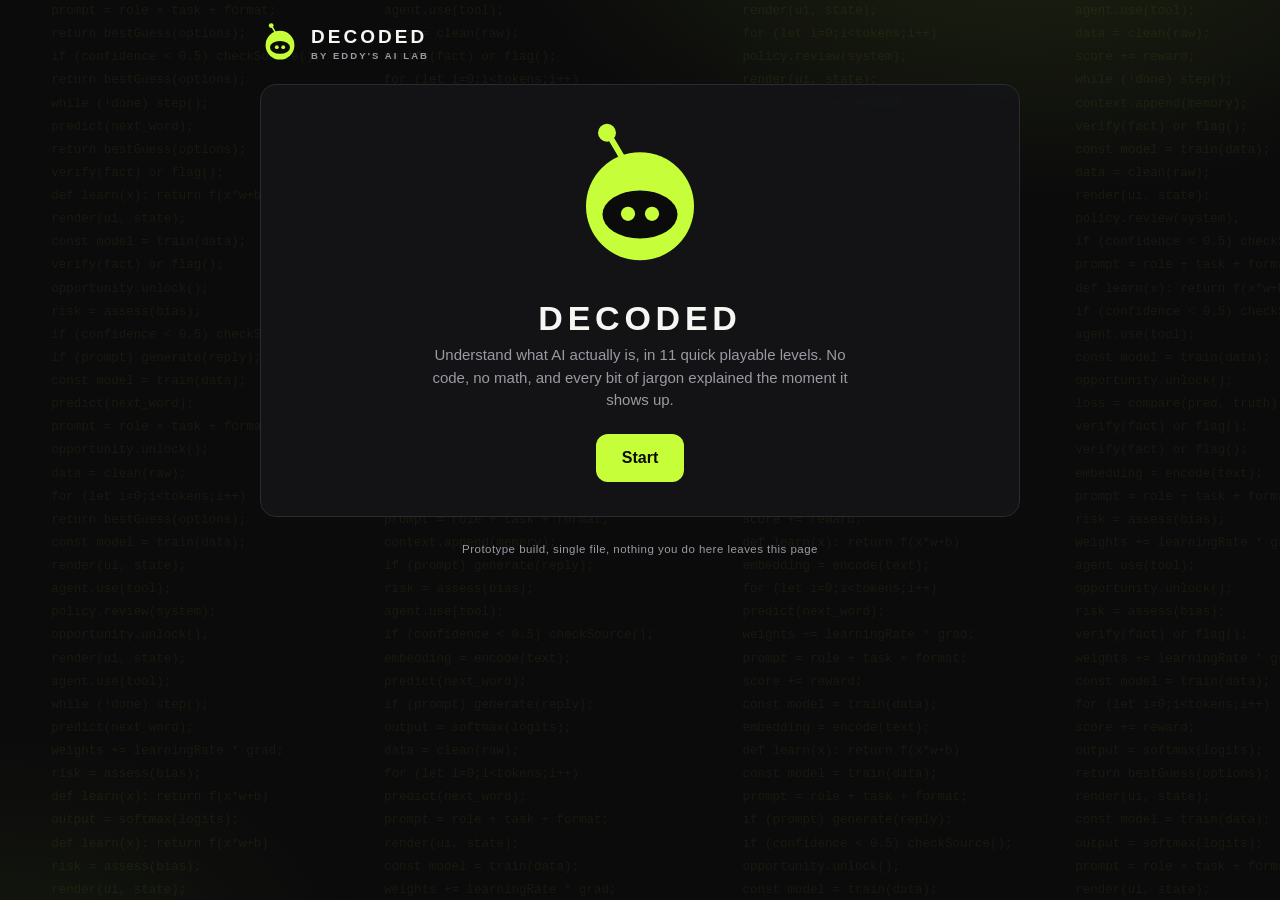
==== decoded.html @ 6623f9bd "Add files via upload" ====
<!DOCTYPE html>
<html lang="en">
<head>
<meta charset="UTF-8">
<meta name="viewport" content="width=device-width, initial-scale=1.0">
<title>Decoded, an Eddy's AI Lab game</title>
<style>
  :root{
    --bg:#0B0B0C; --panel:#141417; --panel-2:#1C1C21; --line:#2A2A31;
    --green:#C6FF3A; --green-dim:#8FBE1F; --white:#F5F7F2; --muted:#9A9AA3; --red:#FF5C5C; --amber:#FFB13A; --cyan:#3AE8FF;
    --radius:16px; --font:'Inter',-apple-system,BlinkMacSystemFont,'Segoe UI',Roboto,Helvetica,Arial,sans-serif;
    --mono:'SFMono-Regular',Consolas,'Liberation Mono',Menlo,monospace;
  }
  *{box-sizing:border-box;margin:0;padding:0}
  html,body{height:100%}
  body{font-family:var(--font);background:var(--bg);color:var(--white);-webkit-font-smoothing:antialiased;min-height:100%;position:relative;overflow-x:hidden}

  /* moving code background */
  #codebg{position:fixed;inset:0;z-index:0;overflow:hidden;pointer-events:none}
  #codebg::after{content:'';position:absolute;inset:0;background:
    radial-gradient(900px 500px at 80% -10%, rgba(198,255,58,.10), transparent 60%),
    radial-gradient(700px 500px at 0% 110%, rgba(198,255,58,.06), transparent 55%)}
  #codebg .col{position:absolute;top:0;font-family:var(--mono);font-size:12.5px;line-height:1.85;color:var(--green);white-space:pre;opacity:.06;animation:scrollup linear infinite}
  @keyframes scrollup{from{transform:translateY(0)}to{transform:translateY(-50%)}}

  .wrap{position:relative;z-index:1;display:flex;justify-content:center;padding:22px 16px 64px}
  .app{width:100%;max-width:760px}

  .top{display:flex;align-items:center;justify-content:space-between;margin-bottom:20px;gap:12px}
  .brand{display:flex;align-items:center;gap:11px}
  .brand .mk{width:40px;height:42px;flex:0 0 auto}
  .brand h1{font-size:19px;letter-spacing:.16em;font-weight:800}
  .brand span{display:block;font-size:9.5px;letter-spacing:.22em;color:var(--muted);font-weight:600;margin-top:2px}
  .hud{display:flex;gap:8px;align-items:center;flex-wrap:wrap;justify-content:flex-end}
  .chip{font-size:12.5px;color:var(--muted);background:rgba(20,20,23,.85);border:1px solid var(--line);padding:7px 12px;border-radius:999px;font-weight:700;white-space:nowrap;display:inline-flex;align-items:center;gap:6px}
  .chip b{color:var(--green)}
  .chip .amber{color:var(--amber)}

  .card{background:rgba(20,20,23,.9);backdrop-filter:blur(4px);border:1px solid var(--line);border-radius:var(--radius);padding:26px;animation:fadeUp .45s ease both}
  .card+.card{margin-top:16px}
  @keyframes fadeUp{from{opacity:0;transform:translateY(12px)}to{opacity:1;transform:none}}
  @keyframes popIn{from{opacity:0;transform:scale(.96)}to{opacity:1;transform:none}}

  /* lucide icon sizing */
  .emo{font-style:normal;line-height:1;display:inline-block;vertical-align:-.05em}
  .ico-lg .emo{font-size:22px}
  .ico-xl .emo{font-size:26px}

  .cta{margin-top:16px;background:linear-gradient(160deg,#12160b,#0e0e10);border:1px solid var(--green-dim);border-radius:16px;padding:20px;display:flex;gap:16px;align-items:center;position:relative;overflow:hidden}
  .cta::after{content:'';position:absolute;inset:0;background:radial-gradient(360px 120px at 100% 0,rgba(198,255,58,.12),transparent 60%);pointer-events:none}
  .cta .cta-mascot{width:56px;height:58px;flex:0 0 auto}
  .cta h3{font-size:16px;margin-bottom:4px;line-height:1.35}
  .cta p{color:var(--muted);font-size:13px;margin-bottom:12px}
  .cta a.btn{text-decoration:none}
  @media(max-width:560px){.cta{flex-direction:column;text-align:center}}
  hr{border:none;border-top:1px solid var(--line);margin:22px 0}
  .sharecard{margin-top:6px;animation:popIn .4s ease both}

  /* mascot */
  .mascot{display:block}
  .mascot .eyes{transform-box:fill-box;transform-origin:center}
  .mascot .blinker{transform-box:fill-box;transform-origin:center;animation:blink 4.2s ease-in-out infinite}
  .mascot.look .eyes{animation:look 5.4s ease-in-out infinite}
  @keyframes look{
    0%,9%{transform:translate(0,0)} 15%,23%{transform:translate(0,-5px)}
    29%,37%{transform:translate(0,5px)} 43%,51%{transform:translate(-6px,0)}
    57%,65%{transform:translate(6px,0)} 71%,100%{transform:translate(0,0)} }
  @keyframes blink{0%,92%,100%{transform:scaleY(1)} 96%{transform:scaleY(.12)}}
  .bob{animation:bob 2.3s ease-in-out infinite}
  @keyframes bob{0%,100%{transform:translateY(0)}50%{transform:translateY(-12px)}}

  .ada{display:flex;gap:14px;align-items:flex-start;margin-bottom:18px}
  .ada .gm{flex:0 0 auto;width:46px;height:48px}
  .ada .bubble{background:var(--panel-2);border:1px solid var(--line);border-radius:14px;padding:12px 15px;font-size:14.5px;line-height:1.5;color:#e9ebe4;animation:popIn .4s ease both}
  .ada .bubble b{color:var(--green)}
  .who{font-size:10px;letter-spacing:.18em;color:var(--muted);font-weight:700;margin-bottom:5px}

  h2{font-size:22px;font-weight:800;letter-spacing:-.01em;margin-bottom:6px}
  .lead{color:var(--muted);font-size:14px;line-height:1.55;margin-bottom:16px}

  .howto{display:flex;gap:10px;align-items:center;background:rgba(198,255,58,.09);border:1px solid var(--green-dim);border-radius:12px;padding:12px 15px;font-size:14px;font-weight:600;color:#eaf3d6;margin:2px 0 18px}
  .howto .h{color:var(--green);display:inline-flex;flex:0 0 auto}

  .btn{appearance:none;border:none;cursor:pointer;font-family:inherit;font-weight:700;border-radius:12px;padding:13px 20px;font-size:14.5px;transition:.15s;display:inline-flex;align-items:center;gap:8px}
  .btn.primary{background:var(--green);color:#0b0b0c}
  .btn.primary:hover{box-shadow:0 6px 26px rgba(198,255,58,.28);transform:translateY(-1px)}
  .btn.ghost{background:transparent;color:var(--white);border:1px solid var(--line)}
  .btn.ghost:hover{border-color:var(--green);color:var(--green)}
  .btn:disabled{opacity:.4;cursor:not-allowed;transform:none;box-shadow:none}
  .btn.big{padding:15px 26px;font-size:16px}
  .row{display:flex;gap:12px;flex-wrap:wrap;margin-top:8px;align-items:center}
  .spacer{flex:1}
  .linkbtn{background:none;border:none;color:var(--muted);font-family:inherit;font-size:12.5px;cursor:pointer;font-weight:600;display:inline-flex;align-items:center;gap:5px}
  .linkbtn:hover{color:var(--green)}

  .splash{text-align:center;padding:34px 22px}
  .splash .mascot{width:150px;height:158px;margin:0 auto}
  .splash h2{font-size:34px;letter-spacing:.14em;margin:22px 0 6px}
  .splash p{color:var(--muted);font-size:15px;max-width:430px;margin:0 auto 22px;line-height:1.5}

  .hero{display:flex;align-items:center;gap:18px;background:var(--panel-2);border:1px solid var(--line);border-radius:14px;padding:16px 18px;margin-bottom:18px}
  .hero .mascot{width:66px;height:70px;flex:0 0 auto}
  .hero h2{margin:0 0 3px}
  .hero p{color:var(--muted);font-size:13px}

  .avatars{display:grid;grid-template-columns:1fr 1fr;gap:14px;margin:8px 0 4px}
  .av{background:var(--panel-2);border:2px solid var(--line);border-radius:16px;padding:20px 14px;cursor:pointer;transition:.15s;text-align:center}
  .av:hover{border-color:var(--green);transform:translateY(-3px)}
  .av.sel{border-color:var(--green);background:rgba(198,255,58,.08)}
  .av .mascot{width:96px;height:100px;margin:0 auto 8px}
  .av h3{font-size:18px;font-weight:800}
  .av p{font-size:12.5px;color:var(--muted);margin-top:3px;line-height:1.4}

  .xpwrap{background:var(--panel-2);border:1px solid var(--line);border-radius:12px;padding:14px 16px;margin-bottom:18px}
  .xprow{display:flex;justify-content:space-between;font-size:12.5px;margin-bottom:8px;align-items:center}
  .xprow b{color:var(--green)}
  .xpbar{height:9px;background:#0e0e10;border-radius:999px;overflow:hidden}
  .xpbar .f{height:100%;background:linear-gradient(90deg,var(--green-dim),var(--green));border-radius:999px;transition:width .8s cubic-bezier(.2,.8,.2,1)}

  .chapter{font-size:10.5px;letter-spacing:.2em;color:var(--muted);font-weight:800;margin:18px 0 8px;display:flex;align-items:center;gap:8px}
  .chapter::after{content:'';flex:1;height:1px;background:var(--line)}
  .levels{display:grid;gap:11px}
  .lvl{display:flex;align-items:center;gap:15px;background:var(--panel);border:1px solid var(--line);border-radius:14px;padding:15px 17px;cursor:pointer;transition:.15s;animation:fadeUp .4s ease both}
  .lvl:hover:not(.locked){border-color:var(--green);transform:translateX(3px)}
  .lvl.locked{opacity:.5;cursor:not-allowed}
  .lvl .num{flex:0 0 auto;width:38px;height:38px;border-radius:10px;background:var(--panel-2);border:1px solid var(--line);display:grid;place-items:center;font-weight:800;font-size:15px;color:var(--muted)}
  .lvl.done .num{background:var(--green);color:#0b0b0c;border-color:var(--green)}
  .lvl.current .num{border-color:var(--green);color:var(--green)}
  .lvl .info{flex:1;min-width:0}
  .lvl .info h3{font-size:15px;font-weight:700;margin-bottom:2px}
  .lvl .info p{font-size:12px;color:var(--muted);white-space:nowrap;overflow:hidden;text-overflow:ellipsis}
  .lvl .status{font-size:10.5px;font-weight:800;letter-spacing:.06em;color:var(--muted);text-align:right;display:flex;align-items:center;gap:5px}
  .lvl.done .status{color:var(--green)}

  .opts{display:grid;gap:10px;margin:6px 0 4px}
  .opt{background:var(--panel-2);border:1px solid var(--line);border-radius:12px;padding:14px 16px;cursor:pointer;transition:.12s;font-size:14.5px;display:flex;align-items:center;gap:12px;animation:fadeUp .3s ease both}
  .opt:hover{border-color:var(--green)}
  .opt.correct{border-color:var(--green);background:rgba(198,255,58,.12)}
  .opt.wrong{border-color:var(--red);background:rgba(255,92,92,.1)}
  .opt .oi{color:var(--green);display:inline-flex;flex:0 0 auto}
  .tappable{position:relative}
  .tappable::after{content:'TAP';position:absolute;top:10px;right:12px;font-size:9px;letter-spacing:.15em;font-weight:800;color:var(--muted);border:1px solid var(--line);border-radius:6px;padding:2px 6px}
  .tappable:hover::after{color:var(--green);border-color:var(--green)}

  .prompt-q{background:var(--panel-2);border:1px solid var(--line);border-radius:12px;padding:16px;font-weight:700;font-size:16px;text-align:center;margin-bottom:6px;animation:popIn .35s ease both}

  .binrow{display:grid;grid-template-columns:1fr 1fr;gap:12px;margin-top:14px}
  .bin{border:1px solid var(--line);border-radius:12px;padding:16px 14px;min-height:92px;background:var(--panel-2);cursor:pointer;transition:.12s;display:grid;place-items:center;text-align:center}
  .bin:hover{border-color:var(--green);background:rgba(198,255,58,.06)}
  .bin .bi{color:var(--green);margin-bottom:6px;display:inline-flex}
  .bin h4{font-size:13.5px;font-weight:800;margin-bottom:4px}
  .bin p{font-size:11.5px;color:var(--muted)}

  .bar{margin:9px 0}
  .bar .lab{display:flex;justify-content:space-between;font-size:13px;margin-bottom:4px}
  .bar .track{height:9px;background:var(--panel-2);border-radius:999px;overflow:hidden}
  .bar .fill{height:100%;background:var(--green);border-radius:999px;transition:width .8s cubic-bezier(.2,.8,.2,1)}
  .bar.dim .fill{background:var(--green-dim);opacity:.5}

  .chips{display:flex;flex-wrap:wrap;gap:9px;margin:4px 0 14px}
  .pchip{background:var(--panel-2);border:1px solid var(--line);border-radius:999px;padding:10px 16px;font-size:13px;cursor:pointer;transition:.12s;font-weight:700;display:inline-flex;align-items:center;gap:7px}
  .pchip .oi{color:var(--green);display:inline-flex}
  .pchip:hover{border-color:var(--green)}
  .pchip.on{background:var(--green);color:#0b0b0c;border-color:var(--green)}
  .pchip.on .oi{color:#0b0b0c}
  .preview{background:#0e0e10;border:1px solid var(--line);border-radius:12px;padding:16px;font-size:14px;line-height:1.55;min-height:70px}
  .preview .ph{color:var(--muted)}
  .meter{height:10px;background:var(--panel-2);border-radius:999px;overflow:hidden;margin:14px 0 6px}
  .meter .fill{height:100%;width:8%;background:linear-gradient(90deg,var(--green-dim),var(--green));transition:width .5s}
  .meterlab{display:flex;justify-content:space-between;font-size:12px;color:var(--muted)}

  .tools{display:grid;grid-template-columns:1fr 1fr;gap:10px;margin:4px 0 16px}
  .tool{background:var(--panel-2);border:1px solid var(--line);border-radius:12px;padding:13px 14px;cursor:pointer;display:flex;gap:11px;align-items:center;transition:.12s}
  .tool:hover{border-color:var(--green)}
  .tool.on{border-color:var(--green);background:rgba(198,255,58,.08)}
  .tool .ic{color:var(--green);display:inline-flex}
  .tool small{display:block;color:var(--muted);font-size:11.5px}
  .log{background:#0e0e10;border:1px solid var(--line);border-radius:12px;padding:8px 14px;margin-top:6px}
  .log .line{padding:9px 0;font-size:13.5px;border-bottom:1px solid var(--line);opacity:0;transform:translateY(6px);animation:pop .35s forwards;display:flex;align-items:center;gap:9px}
  .log .line:last-child{border-bottom:none}
  .log .line .li{flex:0 0 auto;display:inline-flex}
  .log .line.ok .li{color:var(--green)}
  .log .line.fail .li{color:var(--red)}
  @keyframes pop{to{opacity:1;transform:none}}

  /* order game */
  .orderpool{display:grid;gap:10px;margin-top:4px}
  .ostep{background:var(--panel-2);border:1px solid var(--line);border-radius:12px;padding:14px 16px;cursor:pointer;transition:.12s;display:flex;align-items:center;gap:12px;font-size:14.5px}
  .ostep:hover:not(.picked){border-color:var(--green)}
  .ostep .si{color:var(--green);display:inline-flex}
  .ostep.picked{opacity:.5;pointer-events:none}
  .ostep .badge{margin-left:auto;background:var(--green);color:#0b0b0c;font-weight:800;font-size:12px;width:24px;height:24px;border-radius:50%;display:grid;place-items:center}

  .feedback{border-radius:12px;padding:13px 16px;font-size:14px;line-height:1.5;margin-top:14px;display:none}
  .feedback.show{display:block;animation:popIn .3s ease both}
  .feedback.good{background:rgba(198,255,58,.1);border:1px solid var(--green-dim)}
  .feedback.bad{background:rgba(255,92,92,.08);border:1px solid var(--red)}
  .feedback .pts{color:var(--green);font-weight:800;display:inline-flex;align-items:center;gap:4px}

  .reveal{border:1px solid var(--green-dim);background:rgba(198,255,58,.06);border-radius:14px;padding:20px;margin-top:8px}
  .reveal .kicker{font-size:11px;letter-spacing:.2em;color:var(--green);font-weight:800;margin-bottom:8px}
  .reveal h3{font-size:19px;margin-bottom:8px}
  .reveal p{font-size:14.5px;line-height:1.6;color:#e5e7df}
  .ptsline{background:var(--panel-2);border:1px solid var(--green-dim);border-radius:12px;padding:12px 15px;margin-top:14px;font-size:13.5px;font-weight:700;display:flex;align-items:center;gap:8px}
  .ptsline b{color:var(--green)}
  .ptsline .pi{color:var(--green);display:inline-flex}
  .nudge{font-size:13.5px;color:var(--green);font-weight:700;margin-top:12px;display:flex;align-items:center;gap:7px}

  .gcard{background:linear-gradient(160deg,#181c11,#0f120b);border:1px solid var(--green-dim);border-radius:16px;padding:22px;margin-top:14px;position:relative;overflow:hidden}
  .gcard::after{content:'';position:absolute;inset:0;background:radial-gradient(400px 120px at 90% 0,rgba(198,255,58,.14),transparent 60%)}
  .gcard .tagline{font-size:10px;letter-spacing:.24em;color:var(--green);font-weight:800;display:flex;align-items:center;gap:6px}
  .gcard h3{font-size:21px;margin:6px 0 8px}
  .gcard p{font-size:14px;line-height:1.55;color:#dfe2d8}

  .deck{display:grid;grid-template-columns:1fr 1fr;gap:12px;margin-top:16px}
  @media(max-width:560px){.deck{grid-template-columns:1fr}.binrow{grid-template-columns:1fr}.tools{grid-template-columns:1fr}.avatars{grid-template-columns:1fr}}
  .deck .g{background:var(--panel-2);border:1px solid var(--line);border-radius:12px;padding:14px}
  .deck .g b{color:var(--green);font-size:13.5px}
  .deck .g p{font-size:12px;color:var(--muted);margin-top:4px;line-height:1.45}

  .cert{text-align:center;padding:30px 22px}
  .cert .mascot{width:96px;height:100px;margin:0 auto 12px}
  .cert h2{font-size:26px}
  .cert .big-score{font-size:44px;font-weight:800;color:var(--green);margin:6px 0;display:flex;align-items:center;justify-content:center;gap:10px}
  .cert .rank{font-size:13px;letter-spacing:.14em;color:var(--muted);font-weight:700}
  .pillrow{display:flex;gap:7px;flex-wrap:wrap;justify-content:center;margin:16px 0}
  .pill{font-size:11px;background:var(--panel);border:1px solid var(--green-dim);color:var(--green);padding:6px 11px;border-radius:999px;font-weight:700}

  /* leaderboard */
  .lb{display:grid;gap:9px;margin-top:8px}
  .lbrow{display:flex;align-items:center;gap:14px;background:var(--panel-2);border:1px solid var(--line);border-radius:12px;padding:13px 16px;animation:fadeUp .35s ease both}
  .lbrow.you{border-color:var(--green);background:rgba(198,255,58,.08)}
  .lbrow .rk{width:26px;font-weight:800;color:var(--muted);text-align:center;flex:0 0 auto}
  .lbrow.top1 .rk,.lbrow.top2 .rk,.lbrow.top3 .rk{color:var(--green)}
  .lbrow .nm{flex:1;font-weight:700;letter-spacing:.04em}
  .lbrow .sc{font-weight:800;color:var(--green);display:inline-flex;align-items:center;gap:5px}
  .lbrow .rankname{font-size:11px;color:var(--muted);font-weight:600}
  .addbox{display:flex;gap:10px;margin-top:14px}
  .addbox input{flex:1;background:#0e0e10;border:1px solid var(--line);border-radius:10px;padding:12px 14px;color:var(--white);font-family:inherit;font-size:14px;text-transform:uppercase;letter-spacing:.1em}
  .addbox input:focus{outline:none;border-color:var(--green)}

  .foot{text-align:center;color:var(--muted);font-size:11.5px;margin-top:26px;letter-spacing:.04em}

  #burst{position:fixed;top:16px;left:50%;transform:translateX(-50%);z-index:50;pointer-events:none;display:flex;flex-direction:column;gap:6px;align-items:center}
  .pop-pts{background:var(--green);color:#0b0b0c;font-weight:800;font-size:15px;padding:7px 14px;border-radius:999px;box-shadow:0 6px 24px rgba(198,255,58,.4);animation:rise 1s ease forwards;display:inline-flex;align-items:center;gap:5px}
  @keyframes rise{0%{opacity:0;transform:translateY(8px) scale(.9)}20%{opacity:1;transform:none}80%{opacity:1}100%{opacity:0;transform:translateY(-14px)}}
</style>
</head>
<body>
<div id="codebg"></div>
<div id="burst"></div>
<div class="wrap">
<div class="app">
  <div class="top">
    <div class="brand">
      <div class="mk" id="hdrMark"></div>
      <div><h1>DECODED</h1><span>BY EDDY'S AI LAB</span></div>
    </div>
    <div class="hud" id="hud"></div>
  </div>
  <div id="screen"></div>
  <div class="foot">Prototype build, single file, nothing you do here leaves this page</div>
</div>
</div>

<script>
/* ---------------- moving code background ---------------- */
(function buildCodeBg(){
  const snippets=[
    "const model = train(data);","if (prompt) generate(reply);","for (let i=0;i<tokens;i++)",
    "predict(next_word);","embedding = encode(text);","loss = compare(pred, truth);",
    "weights += learningRate * grad;","agent.use(tool);","while (!done) step();",
    "def learn(x): return f(x*w+b)","output = softmax(logits);","verify(fact) or flag();",
    "prompt = role + task + format;","context.append(memory);","score += reward;",
    "if (confidence < 0.5) checkSource();","return bestGuess(options);","render(ui, state);",
    "data = clean(raw);","policy.review(system);","risk = assess(bias);","opportunity.unlock();"
  ];
  function block(n){let s='';for(let i=0;i<n;i++){s+=snippets[Math.floor(Math.random()*snippets.length)]+"\n";}return s;}
  const bg=document.getElementById('codebg');
  const cols=[{left:'4%',dur:70},{left:'30%',dur:95},{left:'58%',dur:82},{left:'84%',dur:110}];
  cols.forEach(c=>{
    const d=document.createElement('div');
    d.className='col'; d.style.left=c.left; d.style.animationDuration=c.dur+'s';
    const body=block(40); d.textContent=body+body; bg.appendChild(d);
  });
})();

/* ---------------- emoji icons ---------------- */
const EMO={
  star:'⭐', flame:'🔥', 'layout-grid':'🎮', 'arrow-right':'➡️', 'arrow-left':'⬅️',
  'circle-check':'✅', lock:'🔒', check:'✅', x:'❌', trophy:'🏆', 'refresh-cw':'🔄',
  'trending-up':'📈', sparkles:'✨', 'hand-pointer':'👇', settings:'⚙️', brain:'🧠',
  apple:'🍎', banana:'🍌', 'message-square':'💬', user:'🎭', search:'🔎', list:'📋',
  users:'👥', target:'🎯', play:'▶️', mail:'✉️', calendar:'📅', calculator:'🔢',
  code:'💻', flag:'🚩', 'circle-x':'❌', scale:'⚖️', clapperboard:'🎬', 'battery-low':'🔋',
  briefcase:'💼', 'dollar-sign':'💲', unplug:'🔌', gauge:'⏱️', 'shield-alert':'🛡️',
  accessibility:'♿', palette:'🎨', rocket:'🚀', 'flask-conical':'🧪', 'heart-handshake':'🤝',
  eye:'👁️', gavel:'🧑‍⚖️', shield:'🛡️', crown:'👑', plus:'➕', download:'⬇️', share:'📤'
};
function icons(){}

/* ---------------- state ---------------- */
const FRESH={ guide:null, current:0, done:Array(11).fill(false), unlocked:[], score:0, streak:0, bestStreak:0, board:null, email:null };
const S=Object.assign({},FRESH);
try{ const s=JSON.parse(localStorage.getItem('decoded_v3')); if(s) Object.assign(S,s); }catch(e){}
function save(){ try{ localStorage.setItem('decoded_v3',JSON.stringify(S)); }catch(e){} }
let levelPts=0;

const screen=document.getElementById('screen');
const hud=document.getElementById('hud');
const hdrMark=document.getElementById('hdrMark');

/* ---------------- confetti feedback ---------------- */
function confetti(){
  const cv=document.createElement('canvas'); cv.style.cssText='position:fixed;inset:0;z-index:60;pointer-events:none'; cv.width=innerWidth; cv.height=innerHeight; document.body.appendChild(cv);
  const x=cv.getContext('2d'), cols=['#C6FF3A','#F5F7F2','#3AE8FF','#8FBE1F'], P=[], cx=innerWidth/2;
  for(let i=0;i<100;i++){ P.push({x:cx+(Math.random()-0.5)*220, y:innerHeight*0.26, vx:(Math.random()-0.5)*11, vy:Math.random()*-9-4, g:0.34, s:4+Math.random()*6, c:cols[i%cols.length], r:Math.random()*6, vr:(Math.random()-0.5)*0.45}); }
  let f=0;
  (function loop(){ f++; x.clearRect(0,0,cv.width,cv.height); P.forEach(p=>{ p.vy+=p.g; p.x+=p.vx; p.y+=p.vy; p.r+=p.vr; x.save(); x.translate(p.x,p.y); x.rotate(p.r); x.fillStyle=p.c; x.fillRect(-p.s/2,-p.s/2,p.s,p.s*1.6); x.restore(); }); if(f<120) requestAnimationFrame(loop); else cv.remove(); })();
}
function celebrate(){ confetti(); }

/* ---------------- mascot (exactly as uploaded, no eye lines) ---------------- */
function mascot(guide, cls){
  const leo = guide==='leo';
  const c = leo ? 'var(--cyan)' : 'var(--green)';
  const antenna = leo
    ? `<path d="M122 54 Q136 30 141 22" stroke="${c}" stroke-width="8" fill="none" stroke-linecap="round"/><rect x="132" y="8" width="18" height="18" rx="4" fill="${c}"/>`
    : `<path d="M78 54 Q64 30 59 22" stroke="${c}" stroke-width="8" fill="none" stroke-linecap="round"/><circle cx="56" cy="18" r="12" fill="${c}"/>`;
  const ears = leo ? `<rect x="19" y="103" width="12" height="27" rx="6" fill="${c}"/><rect x="169" y="103" width="12" height="27" rx="6" fill="${c}"/>` : '';
  return `<svg viewBox="0 0 200 210" class="mascot ${cls||''}" xmlns="http://www.w3.org/2000/svg">
    ${ears}
    ${antenna}
    <circle cx="100" cy="116" r="72" fill="${c}"/>
    <ellipse cx="100" cy="127" rx="50" ry="32" fill="#0B0B0C"/>
    <g class="eyes"><g class="blinker"><circle cx="84" cy="126" r="9.5" fill="${c}"/><circle cx="116" cy="126" r="9.5" fill="${c}"/></g></g>
  </svg>`;
}
function gname(){ return S.guide==='leo'?'Leo':'Ada'; }

/* ---------------- content ---------------- */
const GLOSSARY=[
  {term:"Machine Learning", def:"Software that learns patterns from examples instead of being told every rule. That learning is what makes something count as AI."},
  {term:"Training Data", def:"The examples you feed a model to teach it. Better, fairer examples make a smarter model. Garbage in, garbage out."},
  {term:"Large Language Model", def:"An AI like ChatGPT that works by predicting the most likely next word over and over. It is a very good guesser, not a mind."},
  {term:"Hallucination", def:"When an AI states something false with total confidence. Confident does not mean correct, so verify anything that matters."},
  {term:"Prompt Engineering", def:"The skill of asking clearly. Give the AI a role, specifics, a format, and an audience, and the output transforms."},
  {term:"AI Agent", def:"An LLM given a goal plus tools like search, calendar, and email, which it uses across several steps to actually get things done."},
  {term:"Vibe Coding", def:"Building software by describing what you want in plain language and letting AI write and fix the code, so you can create without coding line by line."},
  {term:"Responsible AI Use", def:"Using AI honestly and safely: disclose when it matters, protect private data, watch for bias, and keep a human accountable for the result."},
  {term:"AI Risks", def:"The real downsides to manage: biased outputs, convincing misinformation, privacy loss, over reliance, and security misuse."},
  {term:"AI Opportunities", def:"Where AI creates value: saving time, widening access, speeding up discovery, and giving small teams the leverage of large ones."},
  {term:"AI Policy", def:"The evolving rules that govern how AI is built and used, aiming at transparency, accountability, privacy, and safety. The specifics are still being debated worldwide."}
];
const LEVELS=[
  {n:1, ch:"FOUNDATIONS", title:"What is AI, really?", tag:"Sort the rule followers from the learners"},
  {n:2, ch:"", title:"How does it learn?", tag:"Train a model and watch data matter"},
  {n:3, ch:"", title:"How does it guess?", tag:"Beat the AI at predicting the next word"},
  {n:4, ch:"", title:"Why does it make things up?", tag:"Catch the confident false claims"},
  {n:5, ch:"", title:"How do I talk to it?", tag:"Turn a weak prompt into a great one"},
  {n:6, ch:"BUILDING WITH AI", title:"What is an agent?", tag:"Equip an AI to get real tasks done"},
  {n:7, ch:"", title:"What is vibe coding?", tag:"Build software by describing it"},
  {n:8, ch:"USING AI RESPONSIBLY", title:"Using AI the right way", tag:"Judge what is fair and safe to do"},
  {n:9, ch:"RISKS AND OPPORTUNITIES", title:"The risks of AI", tag:"Name the danger in each scenario"},
  {n:10, ch:"", title:"The opportunities in AI", tag:"Spot where AI creates real value"},
  {n:11, ch:"AI AND SOCIETY", title:"How AI gets governed", tag:"Match each policy idea to its goal"}
];
const N=LEVELS.length;
const RANKS=[[0,'CURIOUS'],[120,'AI AWARE'],[260,'AI LITERATE'],[420,'AI FLUENT'],[560,'AI DECODED']];
function rankFor(sc){ let r=RANKS[0][1]; for(const [t,name] of RANKS){ if(sc>=t) r=name; } return r; }
const MAXSCORE=660;

const SEED_BOARD=[
  {name:'EDDY', score:640},{name:'AVA', score:560},{name:'MAX', score:470},{name:'ZOE', score:395},{name:'KAI', score:300}
];
function boardList(){ if(!S.board){ S.board=SEED_BOARD.map(x=>Object.assign({},x)); save(); } return S.board; }

/* ---------------- helpers ---------------- */
function el(html){ const d=document.createElement('div'); d.innerHTML=html.trim(); return d.firstChild; }
function I(name){ return `<span class="emo">${EMO[name]||''}</span>`; }
function ada(text){ return `<div class="ada"><div class="gm">${mascot(S.guide,'bob')}</div><div><div class="who">${gname().toUpperCase()}, YOUR GUIDE</div><div class="bubble">${text}</div></div></div>`; }

function renderHUD(){
  hdrMark.innerHTML=mascot();
  if(!S.guide){ hud.innerHTML=''; icons(); return; }
  hud.innerHTML=`<div class="chip">${I('star')} <b>${S.score}</b></div>`+
    (S.streak>=2?`<div class="chip"><span class="amber">${I('flame')}</span> ${S.streak}</div>`:``)+
    `<div class="chip">${I('layout-grid')} <b>${S.done.filter(Boolean).length}</b>/${N}</div>`;
  icons();
}
function popPoints(pts){
  const b=document.getElementById('burst');
  const n=el(`<div class="pop-pts">+${pts}${S.streak>=3?I('flame'):''}</div>`);
  b.appendChild(n); icons(); setTimeout(()=>n.remove(),1000);
}
function award(correct, base){
  if(correct){
    S.streak++; S.bestStreak=Math.max(S.bestStreak,S.streak);
    const mult=S.streak>=3?1.5:1, pts=Math.round(base*mult);
    S.score+=pts; levelPts+=pts; save(); renderHUD(); popPoints(pts);
    return pts;
  } else { S.streak=0; save(); renderHUD(); return 0; }
}
function bonus(pts){ S.score+=pts; levelPts+=pts; save(); renderHUD(); popPoints(pts); }
function completeLevel(i){
  S.done[i]=true; if(!S.unlocked.includes(i)) S.unlocked.push(i);
  if(S.current<i+1) S.current=Math.min(i+1,N); save(); renderHUD();
}

/* ---------------- boot / splash / avatar ---------------- */
function boot(){ renderHUD(); if(!S.guide) renderSplash(); else renderMap(); }

function renderSplash(){
  screen.innerHTML=`
    <div class="card splash">
      <div class="bob">${mascot('ada','look')}</div>
      <h2>DECODED</h2>
      <p>Understand what AI actually is, in ${N} quick playable levels. No code, no math, and every bit of jargon explained the moment it shows up.</p>
      <button class="btn primary big" id="start">Start</button>
    </div>`;
  icons();
  document.getElementById('start').onclick=renderAvatar;
}
function renderAvatar(){
  screen.innerHTML=`
    <div class="card">
      <h2>Pick your guide</h2>
      <p class="lead">One of them walks you through every level. Totally your call, and you can switch later.</p>
      <div class="avatars">
        <div class="av" data-g="ada">${mascot('ada','look')}<h3>Ada</h3><p>Warm and encouraging</p></div>
        <div class="av" data-g="leo">${mascot('leo','look')}<h3>Leo</h3><p>Cool and to the point</p></div>
      </div>
      <div class="row" style="margin-top:16px"><button class="btn primary big" id="go" disabled>Choose to continue</button></div>
    </div>`;
  icons();
  let pick=null; const go=document.getElementById('go');
  screen.querySelectorAll('.av').forEach(a=>{
    a.onclick=()=>{ pick=a.dataset.g; screen.querySelectorAll('.av').forEach(x=>x.classList.remove('sel')); a.classList.add('sel'); go.disabled=false; go.textContent="Let's go"; icons(); };
  });
  go.onclick=()=>{ if(!pick)return; S.guide=pick; save(); renderHUD(); renderMap(); };
}

/* ---------------- map / home ---------------- */
function renderMap(){
  renderHUD();
  const doneN=S.done.filter(Boolean).length, allDone=S.done.every(Boolean);
  let rows='';
  LEVELS.forEach((L,i)=>{
    if(L.ch) rows+=`<div class="chapter">${L.ch}</div>`;
    const done=S.done[i], unlocked=i<=S.current;
    const cls=done?'done':(i===S.current?'current':''), lock=unlocked?'':'locked';
    const status=done?`${I('circle-check')} DONE`:(unlocked?`PLAY ${I('arrow-right')}`:`${I('lock')} LOCKED`);
    rows+=`<div class="lvl ${cls} ${lock}" data-i="${i}" style="animation-delay:${i*0.03}s">
      <div class="num">${done?I('check'):L.n}</div>
      <div class="info"><h3>${L.title}</h3><p>${L.tag}</p></div>
      <div class="status">${status}</div></div>`;
  });
  const pct=Math.min(100,Math.round(S.score/MAXSCORE*100));
  screen.innerHTML=`
    <div class="card">
      <div class="hero"><div class="bob">${mascot(S.guide,'look')}</div><div><h2>Welcome back</h2><p>${gname()} is ready. Pick a level and keep decoding.</p></div></div>
      ${ada(doneN? `You are on <b>${S.score}</b> points, rank <b>${rankFor(S.score)}</b>. ${doneN<N?`Just <b>${N-doneN}</b> more level${N-doneN>1?'s':''} to fully decode AI. Keep the streak alive.`:`You cleared everything. Replay any level to beat your score.`}` : `Hi, I am <b>${gname()}</b>. Clear a level, earn points, unlock a concept. Answer fast and accurate to build a streak. Let us decode AI together.`)}
      <div class="xpwrap">
        <div class="xprow"><span>Knowledge</span><span><b>${rankFor(S.score)}</b> ${I('star')} ${S.score}</span></div>
        <div class="xpbar"><div class="f" style="width:${pct}%"></div></div>
      </div>
      <div class="levels">${rows}</div>
      <div class="row" style="margin-top:16px">
        ${allDone?`<button class="btn primary" id="toCert">See your Decoded card ${I('arrow-right')}</button>`:''}
        <button class="btn ghost" id="toBoard">${I('trophy')} Leaderboard</button>
        <div class="spacer"></div>
        <button class="linkbtn" id="switch">${I('refresh-cw')} Switch guide (${gname()})</button>
      </div>
    </div>`;
  icons();
  screen.querySelectorAll('.lvl').forEach(node=>{ const i=+node.dataset.i; if(i<=S.current) node.onclick=()=>renderLevel(i); });
  const c=document.getElementById('toCert'); if(c) c.onclick=renderCert;
  document.getElementById('toBoard').onclick=()=>renderBoard(false);
  document.getElementById('switch').onclick=renderAvatar;
}

/* ---------------- level shell + finish ---------------- */
function levelShell(i, adaText, howtoIcon, howto, bodyHtml){
  const L=LEVELS[i];
  screen.innerHTML=`
    <div class="card">
      <div class="row" style="margin:0 0 14px"><button class="btn ghost" id="back">${I('arrow-left')} Map</button><div class="spacer"></div><div class="chip">Level <b>${L.n}</b> / ${N}</div></div>
      ${ada(adaText)}
      <h2>${L.title}</h2>
      <div class="howto"><span class="h">${I(howtoIcon)}</span><span>${howto}</span></div>
      <div id="body">${bodyHtml}</div>
    </div>`;
  icons();
  document.getElementById('back').onclick=renderMap;
}
function nudgeLine(){
  if(S.streak>=3) return `<div class="nudge">${I('flame')} ${S.streak} in a row. You are on fire, do not stop now.</div>`;
  if(S.streak===2) return `<div class="nudge">${I('flame')} Two correct in a row. One more starts a streak bonus of 1.5 times.</div>`;
  return '';
}
function ctaBlock(){
  return `<div class="cta">
    <div class="cta-mascot">${mascot('ada','bob')}</div>
    <div>
      <h3>Looking to gain a deeper understanding of AI, and build with it too? 🚀</h3>
      <p>Let's get to it.</p>
      <a class="btn primary" href="https://www.eddysailab.com" target="_blank" rel="noopener">Start here 👉 www.eddysailab.com</a>
    </div>
  </div>`;
}
function finishBlock(i, revealHtml){
  const g=GLOSSARY[i];
  return `
    <div class="ptsline"><span class="pi">${I('trending-up')}</span> <b>+${levelPts}</b> points this level, <b>${S.score}</b> total${S.bestStreak>=3?`, best streak ${S.bestStreak}`:''}</div>
    <div class="reveal">${revealHtml}</div>
    <div class="gcard"><div class="tagline">${I('sparkles')} CONCEPT UNLOCKED</div><h3>${g.term}</h3><p>${g.def}</p></div>
    ${nudgeLine()}
    <div class="row" style="margin-top:18px">
      <button class="btn primary" id="next">${i<N-1?`Next level ${I('arrow-right')}`:`Finish and see your score ${I('arrow-right')}`}</button>
      <button class="btn ghost" id="tomap">Back to map</button>
    </div>
    ${i===N-1?ctaBlock():''}`;
}
function wireFinish(i){
  celebrate();
  document.getElementById('next').onclick=()=>{ completeLevel(i); i<N-1?renderLevel(i+1):renderCert(); };
  document.getElementById('tomap').onclick=()=>{ completeLevel(i); renderMap(); };
}
function renderLevel(i){ levelPts=0; [L1,L2,L3,L4,L5,L6,L7,L8,L9,L10,L11][i](); }

/* ---------------- generic multiple choice engine ---------------- */
function mcLevel(i, cfg){
  let idx=0, correct=0;
  levelShell(i, cfg.ada, cfg.howtoIcon, cfg.howto, `<div id="q"></div>`);
  const q=document.getElementById('q');
  function step(){
    if(idx>=cfg.questions.length) return done();
    const Q=cfg.questions[idx];
    q.innerHTML=`
      <div class="prompt-q">${Q.q}</div>
      <div class="opts" id="opts">${Q.options.map((o,k)=>`<div class="opt tappable" data-k="${k}" style="animation-delay:${k*0.04}s">${o.icon?`<span class="oi">${I(o.icon)}</span>`:''}${o.t}</div>`).join('')}</div>
      <div class="feedback" id="fb"></div>
      <div class="who" style="margin-top:12px">QUESTION ${idx+1} OF ${cfg.questions.length}</div>`;
    icons();
    q.querySelectorAll('#opts .opt').forEach(o=>{
      o.onclick=()=>{
        const k=+o.dataset.k, ok=!!Q.options[k].ok; if(ok)correct++;
        const pts=award(ok, cfg.base||10);
        q.querySelectorAll('#opts .opt').forEach((x,j)=>{x.style.pointerEvents='none'; if(Q.options[j].ok)x.classList.add('correct'); else if(j===k&&!ok)x.classList.add('wrong');});
        const fb=document.getElementById('fb');
        fb.className='feedback show '+(ok?'good':'bad');
        fb.innerHTML=(ok?`<span class="pts">${I('check')} +${pts}</span> `:``)+Q.explain;
        fb.appendChild(el(`<div class="row" style="margin-top:12px"><button class="btn primary" id="cont">Continue</button></div>`));
        icons();
        document.getElementById('cont').onclick=()=>{ idx++; step(); };
      };
    });
  }
  function done(){ q.innerHTML=finishBlock(i, cfg.reveal(correct, cfg.questions.length)); icons(); wireFinish(i); }
  step();
}

/* ---------------- LEVEL 1 ---------------- */
function L1(){
  const items=[
    {t:"A calculator adding 2 plus 2", learns:false},
    {t:"Spotify guessing songs you will love", learns:true},
    {t:"An alarm going off at 7:00am", learns:false},
    {t:"Your phone recognising your face", learns:true},
    {t:"A thermostat switching on at 68 degrees", learns:false},
    {t:"Your inbox filtering out spam", learns:true}
  ];
  let idx=0, scoreR=0;
  levelShell(0,
    `Ask one question for each item. Did a person write an exact rule for it, or did it figure it out from examples?`,
    'hand-pointer',
    `Read the item, then tap the box it belongs in. You earn <b>10 points</b> per correct sort.`,
    `<div id="q"></div>`);
  const q=document.getElementById('q');
  function step(){
    if(idx>=items.length) return done();
    const it=items[idx];
    q.innerHTML=`
      <div class="prompt-q">${it.t}</div>
      <div class="binrow">
        <div class="bin" data-a="false"><div><span class="bi ico-lg">${I('settings')}</span><h4>Follows rules</h4><p>a human wrote exactly what to do</p></div></div>
        <div class="bin" data-a="true"><div><span class="bi ico-lg">${I('brain')}</span><h4>Learns from examples</h4><p>it figured it out itself</p></div></div>
      </div>
      <div class="feedback" id="fb"></div>
      <div class="who" style="margin-top:12px">ITEM ${idx+1} OF ${items.length}</div>`;
    icons();
    q.querySelectorAll('.bin').forEach(b=>{
      b.onclick=()=>{
        const ans=b.dataset.a==='true', ok=ans===it.learns; if(ok)scoreR++;
        const pts=award(ok,10);
        q.querySelectorAll('.bin').forEach(x=>x.style.pointerEvents='none');
        const fb=document.getElementById('fb'); fb.className='feedback show '+(ok?'good':'bad');
        fb.innerHTML=(ok?`<span class="pts">${I('check')} +${pts}</span> `:``)+(ok?`<b>${it.learns?'It learned this from many examples.':'A person wrote this exact rule.'}</b>`:`Not quite. This one <b>${it.learns?'learns from examples':'just follows a fixed rule'}</b>.`);
        icons();
        setTimeout(()=>{idx++;step();},1000);
      };
    });
  }
  function done(){
    q.innerHTML=finishBlock(0,`
      <div class="kicker">WHAT JUST HAPPENED</div>
      <h3>The learns from examples pile is AI</h3>
      <p>You got <b>${scoreR}/${items.length}</b>. Everything in that pile shares one thing. Nobody wrote a rule for every face or every spam email. The system studied thousands of examples and learned the pattern itself. That is <b>Machine Learning</b>, the engine under almost everything people call AI.</p>`);
    icons(); wireFinish(0);
  }
  step();
}

/* ---------------- LEVEL 2 ---------------- */
function L2(){
  const train=[{show:"apple"},{show:"banana"},{show:"apple"},{show:"banana"},{show:"apple"},{show:"banana"}];
  let idx=0, correct=0;
  levelShell(1,
    `You are the teacher now. Tag each fruit. The quality of your labels decides how smart your model turns out.`,
    'hand-pointer',
    `Tap the correct label for each fruit to build your training data. You earn <b>10 points</b> per correct label.`,
    `<div id="q"></div>`);
  const q=document.getElementById('q');
  function step(){
    if(idx>=train.length) return test();
    const it=train[idx];
    q.innerHTML=`
      <div style="text-align:center;margin:14px 0"><span style="color:var(--green);font-size:52px;display:inline-flex">${it.show==='apple'?I('apple'):I('banana')}</span></div>
      <p class="lead" style="text-align:center">What is this? Tap to add the label.</p>
      <div class="opts">
        <div class="opt tappable" data-a="apple"><span class="oi">${I('apple')}</span> Apple</div>
        <div class="opt tappable" data-a="banana"><span class="oi">${I('banana')}</span> Banana</div>
      </div>
      <div class="who" style="margin-top:10px">TRAINING EXAMPLE ${idx+1} OF ${train.length}</div>`;
    icons();
    q.querySelectorAll('.opt').forEach(o=>{ o.onclick=()=>{ const ok=o.dataset.a===it.show; if(ok)correct++; award(ok,10); idx++; step(); }; });
  }
  function test(){
    const acc=Math.round(correct/train.length*100);
    const testItems=["apple","banana","apple","banana"];
    q.innerHTML=`<p class="lead">Training done. Your model now meets <b>4 brand new fruits</b> it has never seen.</p><div class="log" id="tl"></div><div id="after"></div>`;
    const tl=document.getElementById('tl');
    testItems.forEach((f,k)=>{ setTimeout(()=>{
      const right=(Math.random()*100)<acc, guess=right?f:(f==='apple'?'banana':'apple');
      tl.appendChild(el(`<div class="line ${right?'ok':'fail'}"><span class="li">${I(right?'check':'x')}</span> Sees ${f}, predicts ${guess}</div>`));
      icons();
      if(k===testItems.length-1) setTimeout(after,450);
    },520*(k+1)); });
    function after(){
      document.getElementById('after').innerHTML=finishBlock(1,`
        <div class="kicker">WHAT JUST HAPPENED</div>
        <h3>Your labels became your model's intelligence</h3>
        <p>Your training was <b>${acc}% accurate</b>, so your model landed around <b>${acc}%</b> on new fruit too. It never understood apples. It copied the patterns in the examples you gave it. That is why data matters more than almost anything. Feed a model biased or sloppy examples and it will confidently repeat your mistakes. Garbage in, garbage out.</p>`);
      icons(); wireFinish(1);
    }
  }
  step();
}

/* ---------------- LEVEL 3 ---------------- */
function L3(){
  const rounds=[
    {stub:"The cat sat on the ___", opts:[["mat",62],["sofa",27],["keyboard",8],["moon",3]]},
    {stub:"I would love a hot cup of ___", opts:[["coffee",47],["tea",33],["cocoa",14],["soup",6]]},
    {stub:"Once upon a ___", opts:[["time",91],["dragon",4],["hill",3],["moon",2]]}
  ];
  let idx=0, hits=0;
  levelShell(2,
    `Chatbots feel magical, but underneath they do one thing. They guess the next word, over and over. Let us play the same game.`,
    'hand-pointer',
    `Tap the word you think comes next. Match the AI's top pick for <b>15 points</b>.`,
    `<div id="q"></div>`);
  const q=document.getElementById('q');
  function step(){
    if(idx>=rounds.length) return done();
    const r=rounds[idx];
    q.innerHTML=`
      <div class="prompt-q">${r.stub}</div>
      <div class="opts" id="picks">${r.opts.map((o,k)=>`<div class="opt tappable" data-k="${k}"><span class="oi">${I('message-square')}</span>${o[0]}</div>`).join('')}</div>
      <div id="fb"></div>
      <div class="who" style="margin-top:10px">SENTENCE ${idx+1} OF ${rounds.length}</div>`;
    icons();
    const top=r.opts.reduce((m,o,k)=>o[1]>r.opts[m][1]?k:m,0);
    q.querySelectorAll('#picks .opt').forEach(o=>{
      o.onclick=()=>{
        const k=+o.dataset.k, ok=k===top; if(ok)hits++;
        const pts=award(ok,15);
        q.querySelectorAll('#picks .opt').forEach(x=>{x.style.pointerEvents='none'; if(+x.dataset.k===top)x.classList.add('correct'); else if(x===o)x.classList.add('wrong');});
        const fb=document.getElementById('fb');
        fb.innerHTML=`<div class="feedback show ${ok?'good':'bad'}">${ok?`<span class="pts">${I('check')} +${pts}</span> You matched the AI's top pick.`:`The AI would most likely say <b>${r.opts[top][0]}</b>.`}</div>
          <div style="margin-top:14px">${r.opts.map((o,j)=>`<div class="bar ${j===top?'':'dim'}"><div class="lab"><span>${o[0]}</span><span>${o[1]}%</span></div><div class="track"><div class="fill" style="width:0"></div></div></div>`).join('')}</div>
          <div class="row" style="margin-top:12px"><button class="btn primary" id="cont">Continue</button></div>`;
        icons();
        setTimeout(()=>fb.querySelectorAll('.fill').forEach((f,j)=>f.style.width=r.opts[j][1]+'%'),60);
        document.getElementById('cont').onclick=()=>{idx++;step();};
      };
    });
  }
  function done(){
    q.innerHTML=finishBlock(2,`
      <div class="kicker">WHAT JUST HAPPENED</div>
      <h3>A language model is a next word prediction machine</h3>
      <p>You matched the AI on <b>${hits}/${rounds.length}</b>. A <b>Large Language Model</b>, the tech behind ChatGPT, Claude, and Gemini, does exactly what you just did. It looks at the words so far, picks the most likely next one, then repeats. It read a huge chunk of the internet to get good at it. Powerful, but it is guessing, not knowing. That is why the next level matters.</p>`);
    icons(); wireFinish(2);
  }
  step();
}

/* ---------------- LEVEL 4 ---------------- */
function L4(){
  const claims=[
    {t:"The Eiffel Tower is located in Paris.", fake:false, why:"It has stood in Paris since 1889."},
    {t:"The Eiffel Tower was moved to Berlin in 1994 for a festival.", fake:true, why:"It has never been moved. Invented, but it sounds specific, which is the trap."},
    {t:"Honey found in ancient tombs can still be edible thousands of years later.", fake:false, why:"Honey's chemistry lets it last for millennia."},
    {t:"Sharks are mammals that breathe air through a blowhole.", fake:true, why:"Sharks are fish with gills, not mammals."},
    {t:"An octopus has three hearts.", fake:false, why:"Two pump blood to the gills, one to the body."},
    {t:"The Great Wall of China is the only human made object visible from the Moon.", fake:true, why:"A long repeated myth. It is not visible to the naked eye from the Moon."}
  ];
  mcLevel(3,{
    ada:`Because an AI is guessing, it sometimes produces something false, stated with total confidence. That is a hallucination.`,
    howtoIcon:'hand-pointer',
    howto:`Real fact, or confident nonsense? Tap your verdict. You earn <b>10 points</b> each time you are right.`,
    base:10,
    questions:claims.map(c=>({
      q:`"${c.t}"`,
      options:[{t:'Real fact', ok:!c.fake, icon:'circle-check'},{t:'Hallucination', ok:c.fake, icon:'flag'}],
      explain:`This is <b>${c.fake?'a hallucination':'true'}</b>. ${c.why}`
    })),
    reveal:(correct,total)=>`
      <div class="kicker">WHAT JUST HAPPENED</div>
      <h3>Confident does not mean correct</h3>
      <p>You caught <b>${correct}/${total}</b>. The false claims were not hesitant. They sounded just as sure as the true ones. That is the trap. An AI generates the most plausible sounding words, not the most true ones, so it can invent facts, sources, and quotes without blinking. The habit that protects you is simple. Verify anything that matters. AI is a brilliant first draft, never the final word.</p>`
  });
}

/* ---------------- LEVEL 5 ---------------- */
function L5(){
  const parts={
    role:{label:"Add a role", icon:'user', text:"You are a friendly nutrition coach. "},
    spec:{label:"Add specifics", icon:'search', text:"Give me a 3 day high protein meal plan using cheap ingredients. "},
    fmt:{label:"Add a format", icon:'list', text:"Format it as a simple table with a shopping list underneath. "},
    aud:{label:"Add the audience", icon:'users', text:"Keep it beginner friendly for someone who can barely cook."}
  };
  const state={role:false,spec:false,fmt:false,aud:false};
  levelShell(4,
    `Same AI, wildly different results. It all comes down to how you ask. Add a role, specifics, a format, and the audience.`,
    'hand-pointer',
    `Tap each upgrade chip and watch the prompt and quality meter improve. Turn on <b>all four</b> to finish. You earn <b>10 points</b> per upgrade.`,
    `
    <div class="chips" id="chips">${Object.entries(parts).map(([k,v])=>`<div class="pchip" data-k="${k}"><span class="oi">${I(v.icon)}</span>${v.label}</div>`).join('')}</div>
    <div class="who" style="margin-bottom:6px">YOUR PROMPT <span id="cnt" style="color:var(--green)">(0 of 4 upgrades)</span></div>
    <div class="preview" id="prev"></div>
    <div class="meter"><div class="fill" id="mfill"></div></div>
    <div class="meterlab"><span>Vague</span><span id="mword">Weak prompt</span><span>Pro</span></div>
    <div id="q"></div>`);
  const prev=document.getElementById('prev'), mfill=document.getElementById('mfill'), mword=document.getElementById('mword'), cnt=document.getElementById('cnt');
  function paint(){
    const on=Object.keys(state).filter(k=>state[k]);
    const txt=(state.role?parts.role.text:'')+(state.spec?parts.spec.text:'Tell me about food. ')+(state.fmt?parts.fmt.text:'')+(state.aud?parts.aud.text:'');
    if(on.length===0) prev.innerHTML=`<span class="ph">"Tell me about food." The AI has no idea what you actually want.</span>`;
    else prev.textContent='"'+txt.trim()+'"';
    cnt.textContent=`(${on.length} of 4 upgrades)`;
    mfill.style.width=Math.min(8+on.length*23,100)+'%';
    mword.textContent=['Weak prompt','Getting warmer','Solid','Strong','Pro level'][on.length];
    const done=document.getElementById('q');
    if(on.length===4 && !done.dataset.filled){
      done.dataset.filled='1'; bonus(20);
      done.innerHTML=finishBlock(4,`
        <div class="kicker">WHAT JUST HAPPENED</div>
        <h3>That skill is called prompt engineering</h3>
        <p>You did not change the AI. You changed the ask. Role, specifics, format, audience. Four levers that turn a shrug into exactly what you needed. It is the single highest leverage AI skill, and you just did it. Vague in, vague out. Specific in, gold out.</p>`);
      icons(); wireFinish(4);
    }
  }
  document.querySelectorAll('#chips .pchip').forEach(c=>{
    c.onclick=()=>{ const k=c.dataset.k, was=state[k]; state[k]=!was; c.classList.toggle('on',state[k]); icons(); if(!was) award(true,10); paint(); };
  });
  paint();
}

/* ---------------- LEVEL 6 (agent) ---------------- */
function L6(){
  const need=['search','calendar','email'];
  const tools={
    search:{ic:"search",name:"Web Search",desc:"look things up online"},
    calendar:{ic:"calendar",name:"Calendar",desc:"check when you are free"},
    email:{ic:"mail",name:"Email",desc:"send messages"},
    calc:{ic:"calculator",name:"Calculator",desc:"crunch numbers"}
  };
  const picked={search:false,calendar:false,email:false,calc:false};
  levelShell(5,
    `The frontier is not chat, it is agents. Give an AI a goal and tools, and it takes real steps on its own.`,
    'hand-pointer',
    `Tap the tools your agent needs for the goal below, then press Run. One tool is a trap. Nail it for a <b>30 point bonus</b>.`,
    `
    <div class="prompt-q" style="text-align:left"><span class="who" style="display:flex;align-items:center;gap:6px;margin-bottom:6px">${I('target')} THE GOAL</span>Find a good pizza place, check I am free this weekend, and email my friend Sam to invite them.</div>
    <div class="who" style="margin:16px 0 6px">EQUIP YOUR AGENT</div>
    <div class="tools" id="tools">${Object.entries(tools).map(([k,t])=>`<div class="tool" data-k="${k}"><span class="ic ico-lg">${I(t.ic)}</span><div><b>${t.name}</b><small>${t.desc}</small></div></div>`).join('')}</div>
    <div class="row"><button class="btn primary" id="run" disabled>${I('play')} Run agent</button></div>
    <div id="q"></div>`);
  icons();
  const runBtn=document.getElementById('run');
  document.querySelectorAll('#tools .tool').forEach(t=>{
    t.onclick=()=>{ const k=t.dataset.k; picked[k]=!picked[k]; t.classList.toggle('on',picked[k]); runBtn.disabled=!Object.values(picked).some(Boolean); };
  });
  runBtn.onclick=()=>{
    runBtn.disabled=true;
    document.querySelectorAll('#tools .tool').forEach(t=>t.style.pointerEvents='none');
    const q=document.getElementById('q');
    const steps=[
      {tool:'search', txt:'Searching the web for top rated pizza nearby, found Tony\'s Slice rated 4.7'},
      {tool:'calendar', txt:'Checking your calendar, Saturday evening is free'},
      {tool:'email', txt:'Emailing Sam, pizza at Tony\'s this Saturday 7pm'}
    ];
    q.innerHTML=`<div class="who" style="margin:16px 0 6px">AGENT LOG</div><div class="log" id="log"></div><div id="after"></div>`;
    const log=document.getElementById('log'); let delay=300;
    steps.forEach(s=>{ setTimeout(()=>{
      if(picked[s.tool]) log.appendChild(el(`<div class="line ok"><span class="li">${I('check')}</span> ${s.txt}</div>`));
      else log.appendChild(el(`<div class="line fail"><span class="li">${I('x')}</span> Wanted to use ${tools[s.tool].name}, but it was not equipped. Step failed.</div>`));
      icons();
    },delay); delay+=800; });
    setTimeout(()=>{
      const perfect=need.every(k=>picked[k]);
      if(perfect && !picked.calc) bonus(30); else if(perfect) bonus(15);
      document.getElementById('after').innerHTML=finishBlock(5,`
        <div class="kicker">WHAT JUST HAPPENED</div>
        <h3>${perfect?'Your agent completed the whole mission':'Your agent got stuck, missing a tool'}</h3>
        <p>${perfect
          ? 'You gave a goal, the AI broke it into steps, and it reached for the right tool at each one. Search, then calendar, then email. That is an <b>AI Agent</b>. Not just talking, but doing.'+(picked.calc?' You also packed the Calculator, harmless, but a lean agent only carries what the job needs.':' The Calculator was a trap. A lean agent only carries what the job needs.')
          : 'See how it stalled the moment it needed a tool it did not have? An <b>AI Agent</b> is only as capable as the tools you give it. It plans steps toward a goal and uses tools to act, but hand it the wrong kit and it gets stuck. It needed Search, Calendar, and Email. The Calculator was a trap.'}</p>`);
      icons(); wireFinish(5);
    }, delay+250);
  };
}

/* ---------------- LEVEL 7 (vibe coding, order game) ---------------- */
function L7(){
  const correct=[
    {t:"Describe what you want in plain English", icon:'message-square'},
    {t:"The AI writes the code for you", icon:'code'},
    {t:"Run it and see what happens", icon:'play'},
    {t:"Refine by describing the change", icon:'refresh-cw'}
  ];
  const shuffled=correct.map((s,i)=>({s,i})).sort(()=>Math.random()-0.5);
  let chosen=[];
  levelShell(6,
    `You do not need to know how to code to build software any more. You describe what you want, the AI writes it, you try it, you refine. That loop has a name.`,
    'hand-pointer',
    `Tap the steps in the right order, 1 to 4. You earn <b>10 points</b> for each step placed correctly.`,
    `<div class="orderpool" id="pool">${shuffled.map(x=>`<div class="ostep" data-i="${x.i}"><span class="si">${I(x.s.icon)}</span>${x.s.t}</div>`).join('')}</div><div id="q"></div>`);
  icons();
  const pool=document.getElementById('pool');
  pool.querySelectorAll('.ostep').forEach(node=>{
    node.onclick=()=>{
      if(node.classList.contains('picked'))return;
      chosen.push(+node.dataset.i);
      node.classList.add('picked');
      node.insertAdjacentHTML('beforeend',`<span class="badge">${chosen.length}</span>`);
      if(chosen.length===correct.length) finish();
    };
  });
  function finish(){
    let got=0; chosen.forEach((val,pos)=>{ if(val===pos) got++; });
    for(let p=0;p<chosen.length;p++){ award(chosen[p]===p, 10); }
    document.getElementById('q').innerHTML=finishBlock(6,`
      <div class="kicker">WHAT JUST HAPPENED</div>
      <h3>That loop is vibe coding</h3>
      <p>You placed <b>${got}/${correct.length}</b> steps correctly. The right order is describe, generate, run, refine. This is <b>vibe coding</b>. You lead with plain language and the AI handles the syntax, so people who never learned to code can now build real tools by describing them and refining in a conversation. One caution. Always run and review what the AI builds, because it can produce code that looks right but is not.</p>`);
    icons(); wireFinish(6);
  }
}

/* ---------------- LEVEL 8 (responsible use) ---------------- */
function L8(){
  const S8=[
    {t:"Using AI to brainstorm ideas, then doing the work yourself.", ok:true, why:"Brainstorming help is fine when you own and check the final work."},
    {t:"Submitting an AI written essay as your own original work for a grade.", ok:false, why:"Passing AI work off as your own is dishonest and usually against the rules."},
    {t:"Pasting a client's private medical records into a free public AI tool.", ok:false, why:"Sensitive data can be stored or exposed. Keep private data out of public tools."},
    {t:"Drafting a first version of an email with AI, then editing and fact checking it.", ok:true, why:"AI as a first draft with a human check is responsible use."},
    {t:"Letting an AI hiring tool reject candidates with no human review.", ok:false, why:"AI can carry bias. Keep a human accountable for high stakes decisions."}
  ];
  mcLevel(7,{
    ada:`AI is powerful, so using it well matters. Responsible use comes down to being honest, protecting private data, and keeping a human accountable.`,
    howtoIcon:'hand-pointer',
    howto:`Is each use okay, or not okay? Tap your verdict. You earn <b>10 points</b> each time you are right.`,
    base:10,
    questions:S8.map(s=>({
      q:s.t,
      options:[{t:'Okay to do', ok:s.ok, icon:'circle-check'},{t:'Not okay', ok:!s.ok, icon:'circle-x'}],
      explain:`This is <b>${s.ok?'okay':'not okay'}</b>. ${s.why}`
    })),
    reveal:(correct,total)=>`
      <div class="kicker">WHAT JUST HAPPENED</div>
      <h3>Responsible AI use is a habit, not a rulebook</h3>
      <p>You judged <b>${correct}/${total}</b> correctly. The pattern is clear. AI is great for drafting, brainstorming, and speeding up routine work. It is not okay to pass its work off as your own, to feed it private data, or to let it make high stakes calls about people with no human in the loop. Disclose when it matters, protect what is private, watch for bias, and keep a person accountable for the result.</p>`
  });
}

/* ---------------- LEVEL 9 (risks) ---------------- */
function L9(){
  mcLevel(8,{
    ada:`AI has real risks. The good news is that knowing them by name is most of what it takes to use AI safely.`,
    howtoIcon:'hand-pointer',
    howto:`Read each scenario and tap the risk it shows. You earn <b>12 points</b> per correct answer.`,
    base:12,
    questions:[
      {q:"A face recognition system works worse for some skin tones because its training data was not diverse.",
       options:[{t:'Bias',ok:true,icon:'scale'},{t:'Deepfakes',ok:false,icon:'clapperboard'},{t:'Battery drain',ok:false,icon:'battery-low'},{t:'Job loss',ok:false,icon:'briefcase'}],
       explain:`This is <b>bias</b>. When training data is not representative, the model performs unevenly across groups.`},
      {q:"A realistic video shows a public figure saying something they never actually said.",
       options:[{t:'Deepfakes and misinformation',ok:true,icon:'clapperboard'},{t:'Bias',ok:false,icon:'scale'},{t:'Privacy',ok:false,icon:'lock'},{t:'Cost',ok:false,icon:'dollar-sign'}],
       explain:`This is a <b>deepfake</b>. AI can fabricate convincing media, which fuels misinformation.`},
      {q:"Students stop learning to write because they let AI do all of it for them.",
       options:[{t:'Over reliance',ok:true,icon:'unplug'},{t:'Bias',ok:false,icon:'scale'},{t:'Deepfakes',ok:false,icon:'clapperboard'},{t:'Speed',ok:false,icon:'gauge'}],
       explain:`This is <b>over reliance</b>. Leaning on AI for everything can erode your own skills.`},
      {q:"Someone uses AI to write harmful software much faster than before.",
       options:[{t:'Security misuse',ok:true,icon:'shield-alert'},{t:'Accessibility',ok:false,icon:'accessibility'},{t:'Creativity',ok:false,icon:'palette'},{t:'Bias',ok:false,icon:'scale'}],
       explain:`This is <b>security misuse</b>. The same power that helps can be turned to harm.`}
    ],
    reveal:(correct,total)=>`
      <div class="kicker">WHAT JUST HAPPENED</div>
      <h3>Named risks are manageable risks</h3>
      <p>You spotted <b>${correct}/${total}</b>. The big ones are bias, misinformation and deepfakes, privacy loss, over reliance, and security misuse. None of this means AI is bad. It means you stay a little skeptical, protect your data, keep your own skills sharp, and question media that seems designed to provoke you. Awareness is the safety feature.</p>`
  });
}

/* ---------------- LEVEL 10 (opportunities) ---------------- */
function L10(){
  mcLevel(9,{
    ada:`Now the upside. This is where AI gets genuinely exciting. Spot the opportunity in each story.`,
    howtoIcon:'hand-pointer',
    howto:`Read each scenario and tap the opportunity it unlocks. You earn <b>12 points</b> per correct answer.`,
    base:12,
    questions:[
      {q:"A solo founder uses AI to handle support replies, marketing copy, and bookkeeping.",
       options:[{t:'Small teams get big team leverage',ok:true,icon:'rocket'},{t:'More bias',ok:false,icon:'scale'},{t:'Higher costs',ok:false,icon:'dollar-sign'},{t:'Slower work',ok:false,icon:'gauge'}],
       explain:`This is <b>leverage</b>. One person can now do the work that used to need a whole team.`},
      {q:"An app instantly translates a lesson into 50 languages, including sign language avatars.",
       options:[{t:'Wider access and inclusion',ok:true,icon:'accessibility'},{t:'Deepfakes',ok:false,icon:'clapperboard'},{t:'Privacy loss',ok:false,icon:'lock'},{t:'Over reliance',ok:false,icon:'unplug'}],
       explain:`This is <b>accessibility</b>. AI can remove barriers of language and ability.`},
      {q:"Researchers use AI to screen millions of molecules for a promising new medicine.",
       options:[{t:'Faster discovery',ok:true,icon:'flask-conical'},{t:'Job loss',ok:false,icon:'briefcase'},{t:'Bias',ok:false,icon:'scale'},{t:'Cost',ok:false,icon:'dollar-sign'}],
       explain:`This is <b>faster discovery</b>. AI can explore far more possibilities than people can by hand.`},
      {q:"AI drafts routine reports so a nurse can spend more time with patients.",
       options:[{t:'More time for human work',ok:true,icon:'heart-handshake'},{t:'Misinformation',ok:false,icon:'clapperboard'},{t:'Security misuse',ok:false,icon:'shield-alert'},{t:'Battery drain',ok:false,icon:'battery-low'}],
       explain:`This is <b>freeing up time</b>. AI takes the busywork so people focus on what only people can do.`}
    ],
    reveal:(correct,total)=>`
      <div class="kicker">WHAT JUST HAPPENED</div>
      <h3>AI is leverage you can point at anything</h3>
      <p>You caught <b>${correct}/${total}</b>. Saving time, widening access, speeding up discovery, and freeing people for human work. The through line is leverage. AI multiplies what one person or one small team can do. The people who win with AI are not the ones who fear it or worship it. They are the ones who learn to aim it, which is exactly what you are doing right now.</p>`
  });
}

/* ---------------- LEVEL 11 (policy) ---------------- */
function L11(){
  mcLevel(10,{
    ada:`Because AI is so powerful, governments and companies are writing rules for it. Match each rule to the goal behind it.`,
    howtoIcon:'hand-pointer',
    howto:`Read each rule and tap the principle it protects. You earn <b>12 points</b> per correct answer.`,
    base:12,
    questions:[
      {q:"A rule says companies must tell you when you are talking to an AI instead of a human.",
       options:[{t:'Transparency',ok:true,icon:'eye'},{t:'Privacy',ok:false,icon:'lock'},{t:'Safety',ok:false,icon:'shield'},{t:'Speed',ok:false,icon:'gauge'}],
       explain:`This is <b>transparency</b>. People deserve to know when AI is involved.`},
      {q:"A rule says a person, not just the algorithm, is responsible if an AI system causes harm.",
       options:[{t:'Accountability',ok:true,icon:'gavel'},{t:'Transparency',ok:false,icon:'eye'},{t:'Privacy',ok:false,icon:'lock'},{t:'Access',ok:false,icon:'accessibility'}],
       explain:`This is <b>accountability</b>. Someone must answer for what an AI system does.`},
      {q:"A rule limits how your personal data can be collected and used to train AI.",
       options:[{t:'Privacy',ok:true,icon:'lock'},{t:'Safety',ok:false,icon:'shield'},{t:'Transparency',ok:false,icon:'eye'},{t:'Cost',ok:false,icon:'dollar-sign'}],
       explain:`This is <b>privacy</b>. It protects your data from being used without limits.`},
      {q:"A rule requires extra testing before an AI can be used to help diagnose illness.",
       options:[{t:'Safety',ok:true,icon:'shield'},{t:'Accountability',ok:false,icon:'gavel'},{t:'Transparency',ok:false,icon:'eye'},{t:'Access',ok:false,icon:'accessibility'}],
       explain:`This is <b>safety</b>. High stakes systems get tested before they are trusted.`}
    ],
    reveal:(correct,total)=>`
      <div class="kicker">WHAT JUST HAPPENED</div>
      <h3>Policy is still being written</h3>
      <p>You matched <b>${correct}/${total}</b>. Most AI rules around the world aim at the same four goals. Transparency, accountability, privacy, and safety. The details differ a lot from place to place, and reasonable people disagree about how far the rules should go. That debate is live and changing fast, so the useful move is to stay informed and form your own view rather than assume the rules are settled.</p>`
  });
}

/* ---------------- share card (canvas, no backend) ---------------- */
function rr(x,l,t,w,h,r){ x.moveTo(l+r,t); x.arcTo(l+w,t,l+w,t+h,r); x.arcTo(l+w,t+h,l,t+h,r); x.arcTo(l,t+h,l,t,r); x.arcTo(l,t,l+w,t,r); }
function drawMascot(x,cx,cy,s,guide){
  const leo=guide==='leo', col=leo?'#3AE8FF':'#C6FF3A';
  const px=v=>cx+(v-100)*s, py=v=>cy+(v-116)*s, T=2*Math.PI;
  x.fillStyle=col; x.strokeStyle=col; x.lineCap='round';
  x.lineWidth=8*s; x.beginPath();
  if(leo){ x.moveTo(px(122),py(54)); x.quadraticCurveTo(px(136),py(30),px(141),py(22)); }
  else { x.moveTo(px(78),py(54)); x.quadraticCurveTo(px(64),py(30),px(59),py(22)); }
  x.stroke();
  x.beginPath(); if(leo){ rr(x,px(132),py(8),18*s,18*s,4*s); } else { x.arc(px(56),py(18),12*s,0,T); } x.fill();
  if(leo){ x.beginPath(); rr(x,px(19),py(103),12*s,27*s,6*s); x.fill(); x.beginPath(); rr(x,px(169),py(103),12*s,27*s,6*s); x.fill(); }
  x.beginPath(); x.arc(cx,cy,72*s,0,T); x.fill();
  x.fillStyle='#0B0B0C'; x.beginPath(); x.ellipse(px(100),py(127),50*s,32*s,0,0,T); x.fill();
  x.fillStyle=col; x.beginPath(); x.arc(px(84),py(126),9.5*s,0,T); x.fill(); x.beginPath(); x.arc(px(116),py(126),9.5*s,0,T); x.fill();
}
function buildShareCanvas(){
  const cv=document.createElement('canvas'); cv.width=1080; cv.height=1080;
  const x=cv.getContext('2d');
  x.fillStyle='#0B0B0C'; x.fillRect(0,0,1080,1080);
  const g=x.createRadialGradient(820,180,50,820,180,760); g.addColorStop(0,'rgba(198,255,58,0.18)'); g.addColorStop(1,'rgba(198,255,58,0)');
  x.fillStyle=g; x.fillRect(0,0,1080,1080);
  x.strokeStyle='#2A2A31'; x.lineWidth=4; x.strokeRect(42,42,996,996);
  drawMascot(x,540,278,1.85,S.guide);
  x.textAlign='center';
  x.fillStyle='#F5F7F2'; x.font='800 66px Inter,Arial,sans-serif'; x.fillText('DECODED',540,470);
  x.fillStyle='#9A9AA3'; x.font='700 22px Inter,Arial'; x.fillText("BY EDDY'S AI LAB",540,506);
  x.fillStyle='#C6FF3A'; x.font='800 150px Inter,Arial'; x.fillText(String(S.score),540,690);
  x.fillStyle='#9A9AA3'; x.font='700 30px Inter,Arial'; x.fillText('POINTS   RANK '+rankFor(S.score),540,742);
  x.fillStyle='#F5F7F2'; x.font='700 44px Inter,Arial'; x.fillText('I decoded AI. Can you?',540,858);
  x.fillStyle='#C6FF3A'; x.font='800 36px Inter,Arial'; x.fillText('Play free at www.eddysailab.com',540,958);
  return cv;
}
function downloadShare(){
  window._shareCv.toBlob(b=>{ const u=URL.createObjectURL(b); const a=document.createElement('a'); a.href=u; a.download='decoded-score.png'; a.click(); setTimeout(()=>URL.revokeObjectURL(u),2000); });
}
function shareResult(){
  const text=`I scored ${S.score} on Decoded and reached rank ${rankFor(S.score)}. Can you beat me? Play free at www.eddysailab.com`;
  try{
    window._shareCv.toBlob(async b=>{
      const file=new File([b],'decoded-score.png',{type:'image/png'});
      if(navigator.canShare && navigator.canShare({files:[file]})){ try{ await navigator.share({files:[file],text,title:'Decoded'}); }catch(e){} }
      else if(navigator.share){ try{ await navigator.share({text,title:'Decoded',url:'https://www.eddysailab.com'}); }catch(e){} }
      else { downloadShare(); }
    });
  }catch(e){ downloadShare(); }
}

/* ---------------- email capture ----------------
   To collect emails for real, paste your form endpoint below
   (Formspree, ConvertKit, Mailchimp, etc). Leave blank to just
   store locally during the prototype. */
const FORM_ENDPOINT='';
function submitEmail(){
  const inp=document.getElementById('email'); const v=(inp.value||'').trim();
  if(!/^[^@\s]+@[^@\s]+\.[^@\s]+$/.test(v)){ inp.style.borderColor='var(--red)'; inp.focus(); return; }
  S.email=v; save();
  if(FORM_ENDPOINT){ try{ fetch(FORM_ENDPOINT,{method:'POST',headers:{'Content-Type':'application/json',Accept:'application/json'},body:JSON.stringify({email:v,score:S.score,rank:rankFor(S.score)})}).catch(()=>{}); }catch(e){} }
  showEmailDone();
}
function showEmailDone(){
  const w=document.getElementById('emailWrap');
  if(w) w.innerHTML=`<div class="reveal"><div class="kicker">${I('circle-check')} YOU ARE IN</div><h3>Your next step is on the way</h3><p>Thanks for playing. Keep going with deeper AI training at <a href="https://www.eddysailab.com" target="_blank" rel="noopener" style="color:var(--green);font-weight:700">www.eddysailab.com</a>.</p></div>`;
}

/* ---------------- certificate ---------------- */
function renderCert(){
  const deck=GLOSSARY.map(g=>`<div class="g"><b>${g.term}</b><p>${g.def}</p></div>`).join('');
  screen.innerHTML=`
    <div class="card cert">
      ${mascot(S.guide,'bob')}
      <div class="who" style="text-align:center">CERTIFIED BY EDDY'S AI LAB</div>
      <h2>You have Decoded AI</h2>
      <div class="big-score">${I('star')} ${S.score}</div>
      <div class="rank">RANK, ${rankFor(S.score)}${S.bestStreak>=3?`, BEST STREAK ${S.bestStreak}`:''}</div>
      <div class="pillrow">${GLOSSARY.map(g=>`<span class="pill">${g.term}</span>`).join('')}</div>
      <p class="lead" style="text-align:center;max-width:470px;margin:6px auto 0">You now understand, in plain English, what AI is, how it learns and guesses, why it makes things up, how to talk to it, how to build with it, how to use it responsibly, and its risks, opportunities, and rules. That is more than most people can say.</p>
      <div class="row" style="justify-content:center;margin-top:18px"><button class="btn primary" id="addlb">${I('trophy')} Add my score to the leaderboard</button></div>
    </div>
    <div class="card">
      <h2>Share your result</h2>
      <p class="lead">Post it and challenge a friend to beat your score.</p>
      <div class="sharecard" id="sharePreview"></div>
      <div class="row" style="justify-content:center;margin-top:14px"><button class="btn primary" id="dl">${I('download')} Download image</button><button class="btn ghost" id="sh">${I('share')} Share</button></div>
      <hr>
      <div id="emailWrap">
        <h2>Get your free AI starter guide</h2>
        <p class="lead">Drop your email and we will send your next step, deeper AI training from Eddy's AI Lab.</p>
        <div class="addbox"><input id="email" type="email" placeholder="you@email.com"><button class="btn primary" id="subEmail">Send it to me</button></div>
      </div>
    </div>
    <div class="card">
      ${ada(`Proud of you. Replay any level to push your score higher, or start fresh.`)}
      <h2 style="margin-bottom:2px">Your AI concept deck</h2>
      <p class="lead">Eleven ideas, plain English, yours to keep.</p>
      <div class="deck">${deck}</div>
      <div class="row" style="margin-top:20px">
        <button class="btn primary" id="replay">Back to the map</button>
        <button class="btn ghost" id="reset">Reset everything</button>
      </div>
      ${ctaBlock()}
    </div>`;
  icons();
  const cv=buildShareCanvas(); window._shareCv=cv;
  cv.style.width='100%'; cv.style.maxWidth='320px'; cv.style.display='block'; cv.style.margin='0 auto'; cv.style.borderRadius='14px'; cv.style.border='1px solid var(--line)';
  const sp=document.getElementById('sharePreview'); if(sp) sp.appendChild(cv);
  const dl=document.getElementById('dl'); if(dl) dl.onclick=downloadShare;
  const sh=document.getElementById('sh'); if(sh) sh.onclick=shareResult;
  const se=document.getElementById('subEmail'); if(se) se.onclick=submitEmail;
  if(S.email) showEmailDone();
  document.getElementById('addlb').onclick=()=>renderBoard(true);
  document.getElementById('replay').onclick=renderMap;
  document.getElementById('reset').onclick=()=>{ const keep=S.board; Object.assign(S,FRESH,{done:Array(N).fill(false),board:keep}); save(); boot(); };
}

/* ---------------- leaderboard ---------------- */
function renderBoard(addMode){
  const board=boardList().slice().sort((a,b)=>b.score-a.score);
  function rowsHtml(){
    return board.map((e,k)=>`<div class="lbrow ${e.you?'you':''} ${k<3?('top'+(k+1)):''}">
      <div class="rk">${k===0?I('crown'):(k+1)}</div>
      <div class="nm">${e.name}${e.you?' (you)':''}<div class="rankname">${rankFor(e.score)}</div></div>
      <div class="sc">${I('star')} ${e.score}</div></div>`).join('');
  }
  screen.innerHTML=`
    <div class="card">
      <div class="row" style="margin:0 0 14px"><button class="btn ghost" id="back">${I('arrow-left')} Map</button><div class="spacer"></div><div class="chip">${I('trophy')} Leaderboard</div></div>
      <h2>Leaderboard</h2>
      <p class="lead">Top decoders at Eddy's AI Lab. ${addMode?'Add your initials to take your spot.':'Finish the game to add your score.'}</p>
      <div class="lb" id="lb">${rowsHtml()}</div>
      ${addMode?`<div class="addbox"><input id="ini" maxlength="8" placeholder="YOUR NAME"><button class="btn primary" id="submit">${I('plus')} Add ${S.score}</button></div>`:''}
      <div class="row" style="margin-top:16px"><button class="btn ghost" id="home">Back to map</button></div>
    </div>`;
  icons();
  document.getElementById('back').onclick=renderMap;
  document.getElementById('home').onclick=renderMap;
  if(addMode){
    const submit=document.getElementById('submit'), ini=document.getElementById('ini');
    submit.onclick=()=>{
      const name=(ini.value||'YOU').toUpperCase().slice(0,8);
      board.forEach(e=>{ delete e.you; });
      S.board.push({name, score:S.score, you:true}); save();
      renderBoard(false);
    };
  }
}

/* ---------------- boot ---------------- */
boot();
</script>
</body>
</html>
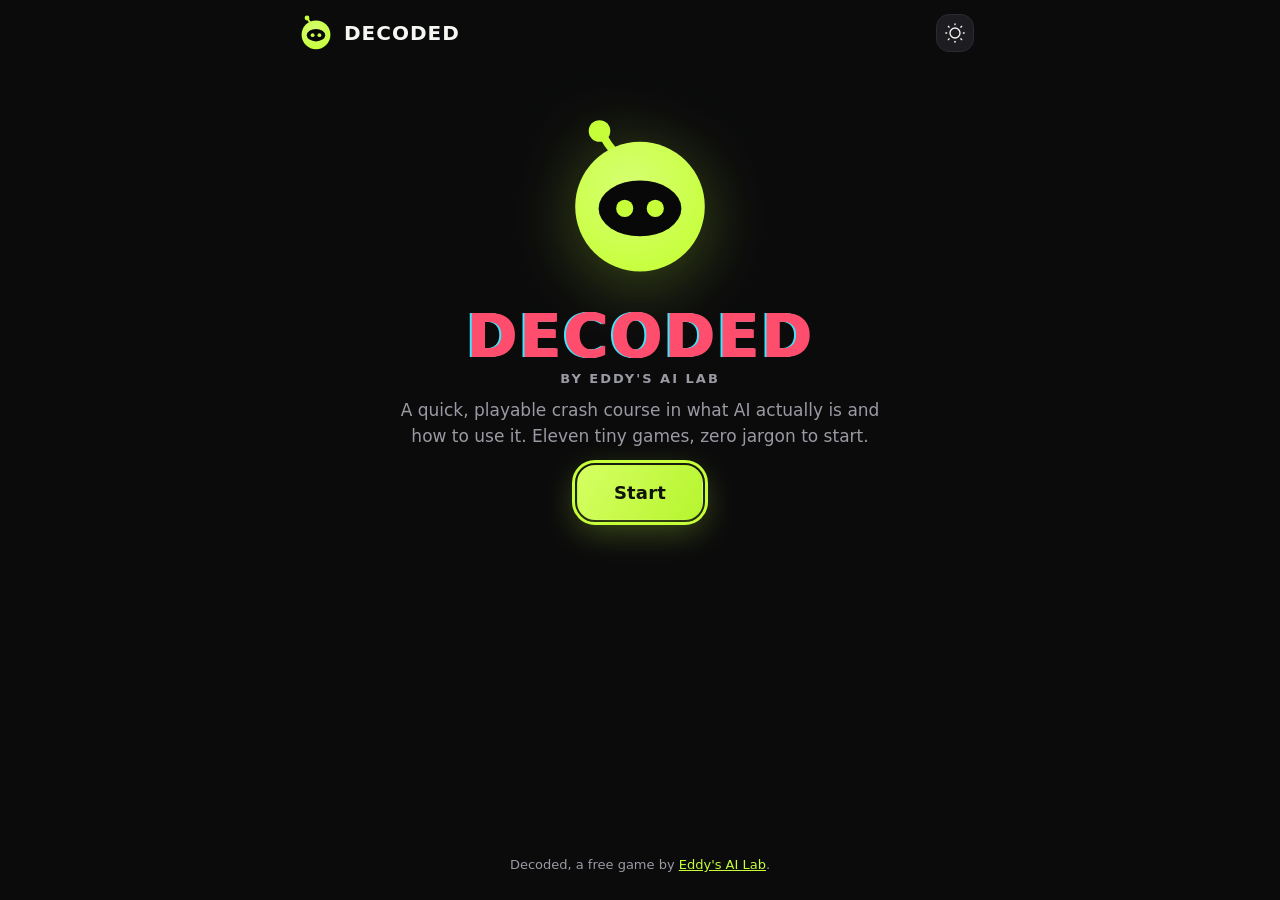
==== commit d2ccdf95: "Rebuild standalone decoded.html from current source Regenerates the single-file build so it matches " ====
--- a/decoded.html
+++ b/decoded.html
@@ -1,1134 +1,3871 @@
 <!DOCTYPE html>
 <html lang="en">
 <head>
-<meta charset="UTF-8">
-<meta name="viewport" content="width=device-width, initial-scale=1.0">
-<title>Decoded, an Eddy's AI Lab game</title>
+<meta charset="UTF-8" />
+<meta name="viewport" content="width=device-width, initial-scale=1.0, viewport-fit=cover" />
+<title>Decoded, by Eddy&#39;s AI Lab</title>
+<meta name="description" content="Decoded is a free, playable crash course in AI. Eleven quick mini-games that teach a total beginner what AI is and how to use it. By Eddy&#39;s AI Lab." />
+<meta name="theme-color" content="#0B0B0C" />
+<!-- Standalone single-file build. Generated from the source in css/ and js/.
+     Edit the source files, not this one. Rebuild with: npm run build (see README). -->
 <style>
-  :root{
-    --bg:#0B0B0C; --panel:#141417; --panel-2:#1C1C21; --line:#2A2A31;
-    --green:#C6FF3A; --green-dim:#8FBE1F; --white:#F5F7F2; --muted:#9A9AA3; --red:#FF5C5C; --amber:#FFB13A; --cyan:#3AE8FF;
-    --radius:16px; --font:'Inter',-apple-system,BlinkMacSystemFont,'Segoe UI',Roboto,Helvetica,Arial,sans-serif;
-    --mono:'SFMono-Regular',Consolas,'Liberation Mono',Menlo,monospace;
-  }
-  *{box-sizing:border-box;margin:0;padding:0}
-  html,body{height:100%}
-  body{font-family:var(--font);background:var(--bg);color:var(--white);-webkit-font-smoothing:antialiased;min-height:100%;position:relative;overflow-x:hidden}
-
-  /* moving code background */
-  #codebg{position:fixed;inset:0;z-index:0;overflow:hidden;pointer-events:none}
-  #codebg::after{content:'';position:absolute;inset:0;background:
-    radial-gradient(900px 500px at 80% -10%, rgba(198,255,58,.10), transparent 60%),
-    radial-gradient(700px 500px at 0% 110%, rgba(198,255,58,.06), transparent 55%)}
-  #codebg .col{position:absolute;top:0;font-family:var(--mono);font-size:12.5px;line-height:1.85;color:var(--green);white-space:pre;opacity:.06;animation:scrollup linear infinite}
-  @keyframes scrollup{from{transform:translateY(0)}to{transform:translateY(-50%)}}
-
-  .wrap{position:relative;z-index:1;display:flex;justify-content:center;padding:22px 16px 64px}
-  .app{width:100%;max-width:760px}
-
-  .top{display:flex;align-items:center;justify-content:space-between;margin-bottom:20px;gap:12px}
-  .brand{display:flex;align-items:center;gap:11px}
-  .brand .mk{width:40px;height:42px;flex:0 0 auto}
-  .brand h1{font-size:19px;letter-spacing:.16em;font-weight:800}
-  .brand span{display:block;font-size:9.5px;letter-spacing:.22em;color:var(--muted);font-weight:600;margin-top:2px}
-  .hud{display:flex;gap:8px;align-items:center;flex-wrap:wrap;justify-content:flex-end}
-  .chip{font-size:12.5px;color:var(--muted);background:rgba(20,20,23,.85);border:1px solid var(--line);padding:7px 12px;border-radius:999px;font-weight:700;white-space:nowrap;display:inline-flex;align-items:center;gap:6px}
-  .chip b{color:var(--green)}
-  .chip .amber{color:var(--amber)}
-
-  .card{background:rgba(20,20,23,.9);backdrop-filter:blur(4px);border:1px solid var(--line);border-radius:var(--radius);padding:26px;animation:fadeUp .45s ease both}
-  .card+.card{margin-top:16px}
-  @keyframes fadeUp{from{opacity:0;transform:translateY(12px)}to{opacity:1;transform:none}}
-  @keyframes popIn{from{opacity:0;transform:scale(.96)}to{opacity:1;transform:none}}
-
-  /* lucide icon sizing */
-  .emo{font-style:normal;line-height:1;display:inline-block;vertical-align:-.05em}
-  .ico-lg .emo{font-size:22px}
-  .ico-xl .emo{font-size:26px}
-
-  .cta{margin-top:16px;background:linear-gradient(160deg,#12160b,#0e0e10);border:1px solid var(--green-dim);border-radius:16px;padding:20px;display:flex;gap:16px;align-items:center;position:relative;overflow:hidden}
-  .cta::after{content:'';position:absolute;inset:0;background:radial-gradient(360px 120px at 100% 0,rgba(198,255,58,.12),transparent 60%);pointer-events:none}
-  .cta .cta-mascot{width:56px;height:58px;flex:0 0 auto}
-  .cta h3{font-size:16px;margin-bottom:4px;line-height:1.35}
-  .cta p{color:var(--muted);font-size:13px;margin-bottom:12px}
-  .cta a.btn{text-decoration:none}
-  @media(max-width:560px){.cta{flex-direction:column;text-align:center}}
-  hr{border:none;border-top:1px solid var(--line);margin:22px 0}
-  .sharecard{margin-top:6px;animation:popIn .4s ease both}
-
-  /* mascot */
-  .mascot{display:block}
-  .mascot .eyes{transform-box:fill-box;transform-origin:center}
-  .mascot .blinker{transform-box:fill-box;transform-origin:center;animation:blink 4.2s ease-in-out infinite}
-  .mascot.look .eyes{animation:look 5.4s ease-in-out infinite}
-  @keyframes look{
-    0%,9%{transform:translate(0,0)} 15%,23%{transform:translate(0,-5px)}
-    29%,37%{transform:translate(0,5px)} 43%,51%{transform:translate(-6px,0)}
-    57%,65%{transform:translate(6px,0)} 71%,100%{transform:translate(0,0)} }
-  @keyframes blink{0%,92%,100%{transform:scaleY(1)} 96%{transform:scaleY(.12)}}
-  .bob{animation:bob 2.3s ease-in-out infinite}
-  @keyframes bob{0%,100%{transform:translateY(0)}50%{transform:translateY(-12px)}}
-
-  .ada{display:flex;gap:14px;align-items:flex-start;margin-bottom:18px}
-  .ada .gm{flex:0 0 auto;width:46px;height:48px}
-  .ada .bubble{background:var(--panel-2);border:1px solid var(--line);border-radius:14px;padding:12px 15px;font-size:14.5px;line-height:1.5;color:#e9ebe4;animation:popIn .4s ease both}
-  .ada .bubble b{color:var(--green)}
-  .who{font-size:10px;letter-spacing:.18em;color:var(--muted);font-weight:700;margin-bottom:5px}
-
-  h2{font-size:22px;font-weight:800;letter-spacing:-.01em;margin-bottom:6px}
-  .lead{color:var(--muted);font-size:14px;line-height:1.55;margin-bottom:16px}
-
-  .howto{display:flex;gap:10px;align-items:center;background:rgba(198,255,58,.09);border:1px solid var(--green-dim);border-radius:12px;padding:12px 15px;font-size:14px;font-weight:600;color:#eaf3d6;margin:2px 0 18px}
-  .howto .h{color:var(--green);display:inline-flex;flex:0 0 auto}
-
-  .btn{appearance:none;border:none;cursor:pointer;font-family:inherit;font-weight:700;border-radius:12px;padding:13px 20px;font-size:14.5px;transition:.15s;display:inline-flex;align-items:center;gap:8px}
-  .btn.primary{background:var(--green);color:#0b0b0c}
-  .btn.primary:hover{box-shadow:0 6px 26px rgba(198,255,58,.28);transform:translateY(-1px)}
-  .btn.ghost{background:transparent;color:var(--white);border:1px solid var(--line)}
-  .btn.ghost:hover{border-color:var(--green);color:var(--green)}
-  .btn:disabled{opacity:.4;cursor:not-allowed;transform:none;box-shadow:none}
-  .btn.big{padding:15px 26px;font-size:16px}
-  .row{display:flex;gap:12px;flex-wrap:wrap;margin-top:8px;align-items:center}
-  .spacer{flex:1}
-  .linkbtn{background:none;border:none;color:var(--muted);font-family:inherit;font-size:12.5px;cursor:pointer;font-weight:600;display:inline-flex;align-items:center;gap:5px}
-  .linkbtn:hover{color:var(--green)}
-
-  .splash{text-align:center;padding:34px 22px}
-  .splash .mascot{width:150px;height:158px;margin:0 auto}
-  .splash h2{font-size:34px;letter-spacing:.14em;margin:22px 0 6px}
-  .splash p{color:var(--muted);font-size:15px;max-width:430px;margin:0 auto 22px;line-height:1.5}
-
-  .hero{display:flex;align-items:center;gap:18px;background:var(--panel-2);border:1px solid var(--line);border-radius:14px;padding:16px 18px;margin-bottom:18px}
-  .hero .mascot{width:66px;height:70px;flex:0 0 auto}
-  .hero h2{margin:0 0 3px}
-  .hero p{color:var(--muted);font-size:13px}
-
-  .avatars{display:grid;grid-template-columns:1fr 1fr;gap:14px;margin:8px 0 4px}
-  .av{background:var(--panel-2);border:2px solid var(--line);border-radius:16px;padding:20px 14px;cursor:pointer;transition:.15s;text-align:center}
-  .av:hover{border-color:var(--green);transform:translateY(-3px)}
-  .av.sel{border-color:var(--green);background:rgba(198,255,58,.08)}
-  .av .mascot{width:96px;height:100px;margin:0 auto 8px}
-  .av h3{font-size:18px;font-weight:800}
-  .av p{font-size:12.5px;color:var(--muted);margin-top:3px;line-height:1.4}
-
-  .xpwrap{background:var(--panel-2);border:1px solid var(--line);border-radius:12px;padding:14px 16px;margin-bottom:18px}
-  .xprow{display:flex;justify-content:space-between;font-size:12.5px;margin-bottom:8px;align-items:center}
-  .xprow b{color:var(--green)}
-  .xpbar{height:9px;background:#0e0e10;border-radius:999px;overflow:hidden}
-  .xpbar .f{height:100%;background:linear-gradient(90deg,var(--green-dim),var(--green));border-radius:999px;transition:width .8s cubic-bezier(.2,.8,.2,1)}
-
-  .chapter{font-size:10.5px;letter-spacing:.2em;color:var(--muted);font-weight:800;margin:18px 0 8px;display:flex;align-items:center;gap:8px}
-  .chapter::after{content:'';flex:1;height:1px;background:var(--line)}
-  .levels{display:grid;gap:11px}
-  .lvl{display:flex;align-items:center;gap:15px;background:var(--panel);border:1px solid var(--line);border-radius:14px;padding:15px 17px;cursor:pointer;transition:.15s;animation:fadeUp .4s ease both}
-  .lvl:hover:not(.locked){border-color:var(--green);transform:translateX(3px)}
-  .lvl.locked{opacity:.5;cursor:not-allowed}
-  .lvl .num{flex:0 0 auto;width:38px;height:38px;border-radius:10px;background:var(--panel-2);border:1px solid var(--line);display:grid;place-items:center;font-weight:800;font-size:15px;color:var(--muted)}
-  .lvl.done .num{background:var(--green);color:#0b0b0c;border-color:var(--green)}
-  .lvl.current .num{border-color:var(--green);color:var(--green)}
-  .lvl .info{flex:1;min-width:0}
-  .lvl .info h3{font-size:15px;font-weight:700;margin-bottom:2px}
-  .lvl .info p{font-size:12px;color:var(--muted);white-space:nowrap;overflow:hidden;text-overflow:ellipsis}
-  .lvl .status{font-size:10.5px;font-weight:800;letter-spacing:.06em;color:var(--muted);text-align:right;display:flex;align-items:center;gap:5px}
-  .lvl.done .status{color:var(--green)}
-
-  .opts{display:grid;gap:10px;margin:6px 0 4px}
-  .opt{background:var(--panel-2);border:1px solid var(--line);border-radius:12px;padding:14px 16px;cursor:pointer;transition:.12s;font-size:14.5px;display:flex;align-items:center;gap:12px;animation:fadeUp .3s ease both}
-  .opt:hover{border-color:var(--green)}
-  .opt.correct{border-color:var(--green);background:rgba(198,255,58,.12)}
-  .opt.wrong{border-color:var(--red);background:rgba(255,92,92,.1)}
-  .opt .oi{color:var(--green);display:inline-flex;flex:0 0 auto}
-  .tappable{position:relative}
-  .tappable::after{content:'TAP';position:absolute;top:10px;right:12px;font-size:9px;letter-spacing:.15em;font-weight:800;color:var(--muted);border:1px solid var(--line);border-radius:6px;padding:2px 6px}
-  .tappable:hover::after{color:var(--green);border-color:var(--green)}
-
-  .prompt-q{background:var(--panel-2);border:1px solid var(--line);border-radius:12px;padding:16px;font-weight:700;font-size:16px;text-align:center;margin-bottom:6px;animation:popIn .35s ease both}
-
-  .binrow{display:grid;grid-template-columns:1fr 1fr;gap:12px;margin-top:14px}
-  .bin{border:1px solid var(--line);border-radius:12px;padding:16px 14px;min-height:92px;background:var(--panel-2);cursor:pointer;transition:.12s;display:grid;place-items:center;text-align:center}
-  .bin:hover{border-color:var(--green);background:rgba(198,255,58,.06)}
-  .bin .bi{color:var(--green);margin-bottom:6px;display:inline-flex}
-  .bin h4{font-size:13.5px;font-weight:800;margin-bottom:4px}
-  .bin p{font-size:11.5px;color:var(--muted)}
-
-  .bar{margin:9px 0}
-  .bar .lab{display:flex;justify-content:space-between;font-size:13px;margin-bottom:4px}
-  .bar .track{height:9px;background:var(--panel-2);border-radius:999px;overflow:hidden}
-  .bar .fill{height:100%;background:var(--green);border-radius:999px;transition:width .8s cubic-bezier(.2,.8,.2,1)}
-  .bar.dim .fill{background:var(--green-dim);opacity:.5}
-
-  .chips{display:flex;flex-wrap:wrap;gap:9px;margin:4px 0 14px}
-  .pchip{background:var(--panel-2);border:1px solid var(--line);border-radius:999px;padding:10px 16px;font-size:13px;cursor:pointer;transition:.12s;font-weight:700;display:inline-flex;align-items:center;gap:7px}
-  .pchip .oi{color:var(--green);display:inline-flex}
-  .pchip:hover{border-color:var(--green)}
-  .pchip.on{background:var(--green);color:#0b0b0c;border-color:var(--green)}
-  .pchip.on .oi{color:#0b0b0c}
-  .preview{background:#0e0e10;border:1px solid var(--line);border-radius:12px;padding:16px;font-size:14px;line-height:1.55;min-height:70px}
-  .preview .ph{color:var(--muted)}
-  .meter{height:10px;background:var(--panel-2);border-radius:999px;overflow:hidden;margin:14px 0 6px}
-  .meter .fill{height:100%;width:8%;background:linear-gradient(90deg,var(--green-dim),var(--green));transition:width .5s}
-  .meterlab{display:flex;justify-content:space-between;font-size:12px;color:var(--muted)}
-
-  .tools{display:grid;grid-template-columns:1fr 1fr;gap:10px;margin:4px 0 16px}
-  .tool{background:var(--panel-2);border:1px solid var(--line);border-radius:12px;padding:13px 14px;cursor:pointer;display:flex;gap:11px;align-items:center;transition:.12s}
-  .tool:hover{border-color:var(--green)}
-  .tool.on{border-color:var(--green);background:rgba(198,255,58,.08)}
-  .tool .ic{color:var(--green);display:inline-flex}
-  .tool small{display:block;color:var(--muted);font-size:11.5px}
-  .log{background:#0e0e10;border:1px solid var(--line);border-radius:12px;padding:8px 14px;margin-top:6px}
-  .log .line{padding:9px 0;font-size:13.5px;border-bottom:1px solid var(--line);opacity:0;transform:translateY(6px);animation:pop .35s forwards;display:flex;align-items:center;gap:9px}
-  .log .line:last-child{border-bottom:none}
-  .log .line .li{flex:0 0 auto;display:inline-flex}
-  .log .line.ok .li{color:var(--green)}
-  .log .line.fail .li{color:var(--red)}
-  @keyframes pop{to{opacity:1;transform:none}}
-
-  /* order game */
-  .orderpool{display:grid;gap:10px;margin-top:4px}
-  .ostep{background:var(--panel-2);border:1px solid var(--line);border-radius:12px;padding:14px 16px;cursor:pointer;transition:.12s;display:flex;align-items:center;gap:12px;font-size:14.5px}
-  .ostep:hover:not(.picked){border-color:var(--green)}
-  .ostep .si{color:var(--green);display:inline-flex}
-  .ostep.picked{opacity:.5;pointer-events:none}
-  .ostep .badge{margin-left:auto;background:var(--green);color:#0b0b0c;font-weight:800;font-size:12px;width:24px;height:24px;border-radius:50%;display:grid;place-items:center}
-
-  .feedback{border-radius:12px;padding:13px 16px;font-size:14px;line-height:1.5;margin-top:14px;display:none}
-  .feedback.show{display:block;animation:popIn .3s ease both}
-  .feedback.good{background:rgba(198,255,58,.1);border:1px solid var(--green-dim)}
-  .feedback.bad{background:rgba(255,92,92,.08);border:1px solid var(--red)}
-  .feedback .pts{color:var(--green);font-weight:800;display:inline-flex;align-items:center;gap:4px}
-
-  .reveal{border:1px solid var(--green-dim);background:rgba(198,255,58,.06);border-radius:14px;padding:20px;margin-top:8px}
-  .reveal .kicker{font-size:11px;letter-spacing:.2em;color:var(--green);font-weight:800;margin-bottom:8px}
-  .reveal h3{font-size:19px;margin-bottom:8px}
-  .reveal p{font-size:14.5px;line-height:1.6;color:#e5e7df}
-  .ptsline{background:var(--panel-2);border:1px solid var(--green-dim);border-radius:12px;padding:12px 15px;margin-top:14px;font-size:13.5px;font-weight:700;display:flex;align-items:center;gap:8px}
-  .ptsline b{color:var(--green)}
-  .ptsline .pi{color:var(--green);display:inline-flex}
-  .nudge{font-size:13.5px;color:var(--green);font-weight:700;margin-top:12px;display:flex;align-items:center;gap:7px}
-
-  .gcard{background:linear-gradient(160deg,#181c11,#0f120b);border:1px solid var(--green-dim);border-radius:16px;padding:22px;margin-top:14px;position:relative;overflow:hidden}
-  .gcard::after{content:'';position:absolute;inset:0;background:radial-gradient(400px 120px at 90% 0,rgba(198,255,58,.14),transparent 60%)}
-  .gcard .tagline{font-size:10px;letter-spacing:.24em;color:var(--green);font-weight:800;display:flex;align-items:center;gap:6px}
-  .gcard h3{font-size:21px;margin:6px 0 8px}
-  .gcard p{font-size:14px;line-height:1.55;color:#dfe2d8}
-
-  .deck{display:grid;grid-template-columns:1fr 1fr;gap:12px;margin-top:16px}
-  @media(max-width:560px){.deck{grid-template-columns:1fr}.binrow{grid-template-columns:1fr}.tools{grid-template-columns:1fr}.avatars{grid-template-columns:1fr}}
-  .deck .g{background:var(--panel-2);border:1px solid var(--line);border-radius:12px;padding:14px}
-  .deck .g b{color:var(--green);font-size:13.5px}
-  .deck .g p{font-size:12px;color:var(--muted);margin-top:4px;line-height:1.45}
-
-  .cert{text-align:center;padding:30px 22px}
-  .cert .mascot{width:96px;height:100px;margin:0 auto 12px}
-  .cert h2{font-size:26px}
-  .cert .big-score{font-size:44px;font-weight:800;color:var(--green);margin:6px 0;display:flex;align-items:center;justify-content:center;gap:10px}
-  .cert .rank{font-size:13px;letter-spacing:.14em;color:var(--muted);font-weight:700}
-  .pillrow{display:flex;gap:7px;flex-wrap:wrap;justify-content:center;margin:16px 0}
-  .pill{font-size:11px;background:var(--panel);border:1px solid var(--green-dim);color:var(--green);padding:6px 11px;border-radius:999px;font-weight:700}
-
-  /* leaderboard */
-  .lb{display:grid;gap:9px;margin-top:8px}
-  .lbrow{display:flex;align-items:center;gap:14px;background:var(--panel-2);border:1px solid var(--line);border-radius:12px;padding:13px 16px;animation:fadeUp .35s ease both}
-  .lbrow.you{border-color:var(--green);background:rgba(198,255,58,.08)}
-  .lbrow .rk{width:26px;font-weight:800;color:var(--muted);text-align:center;flex:0 0 auto}
-  .lbrow.top1 .rk,.lbrow.top2 .rk,.lbrow.top3 .rk{color:var(--green)}
-  .lbrow .nm{flex:1;font-weight:700;letter-spacing:.04em}
-  .lbrow .sc{font-weight:800;color:var(--green);display:inline-flex;align-items:center;gap:5px}
-  .lbrow .rankname{font-size:11px;color:var(--muted);font-weight:600}
-  .addbox{display:flex;gap:10px;margin-top:14px}
-  .addbox input{flex:1;background:#0e0e10;border:1px solid var(--line);border-radius:10px;padding:12px 14px;color:var(--white);font-family:inherit;font-size:14px;text-transform:uppercase;letter-spacing:.1em}
-  .addbox input:focus{outline:none;border-color:var(--green)}
-
-  .foot{text-align:center;color:var(--muted);font-size:11.5px;margin-top:26px;letter-spacing:.04em}
-
-  #burst{position:fixed;top:16px;left:50%;transform:translateX(-50%);z-index:50;pointer-events:none;display:flex;flex-direction:column;gap:6px;align-items:center}
-  .pop-pts{background:var(--green);color:#0b0b0c;font-weight:800;font-size:15px;padding:7px 14px;border-radius:999px;box-shadow:0 6px 24px rgba(198,255,58,.4);animation:rise 1s ease forwards;display:inline-flex;align-items:center;gap:5px}
-  @keyframes rise{0%{opacity:0;transform:translateY(8px) scale(.9)}20%{opacity:1;transform:none}80%{opacity:1}100%{opacity:0;transform:translateY(-14px)}}
+/* ============================================================================
+   DECODED - STYLES
+   ----------------------------------------------------------------------------
+   Brand tokens live at the top in :root. Change those to rebrand the whole game.
+   ============================================================================ */
+
+:root {
+  /* Brand colors */
+  --bg: #0B0B0C;
+  --panel: #141417;
+  --panel-2: #1C1C21;
+  --border: #2A2A31;
+  --green: #C6FF3A;
+  --green-dim: #8FBE1F;
+  --cyan: #3AE8FF;
+  --text: #F5F7F2;
+  --muted: #9A9AA3;
+  --red: #FF5C5C;
+  --amber: #FFB13A;
+
+  --radius: 16px;
+  --radius-sm: 10px;
+  --maxw: 720px;
+  --font: "Inter", system-ui, -apple-system, "Segoe UI", Roboto, Helvetica, Arial, sans-serif;
+}
+
+* { box-sizing: border-box; }
+
+html, body {
+  margin: 0;
+  padding: 0;
+  background: var(--bg);
+  color: var(--text);
+  font-family: var(--font);
+  -webkit-font-smoothing: antialiased;
+  min-height: 100%;
+}
+
+body {
+  display: flex;
+  flex-direction: column;
+  min-height: 100vh;
+  overflow-x: hidden;
+}
+
+a { color: var(--green); }
+
+/* ------------------------- Moving-code background ------------------------- */
+#bg-code {
+  position: fixed;
+  inset: 0;
+  z-index: 0;
+  overflow: hidden;
+  pointer-events: none;
+}
+.bg-line {
+  position: absolute;
+  bottom: -40px;
+  color: var(--green);
+  opacity: 0.05;
+  font-family: "SFMono-Regular", Consolas, "Liberation Mono", Menlo, monospace;
+  white-space: nowrap;
+  animation-name: drift;
+  animation-timing-function: linear;
+  animation-iteration-count: infinite;
+}
+@keyframes drift {
+  from { transform: translateY(0); }
+  to   { transform: translateY(-115vh); }
+}
+
+/* -------------------------------- Layout --------------------------------- */
+.topbar {
+  position: relative;
+  z-index: 5;
+  display: flex;
+  align-items: center;
+  justify-content: space-between;
+  gap: 12px;
+  padding: 12px 16px;
+  max-width: var(--maxw);
+  margin: 0 auto;
+  width: 100%;
+}
+.brandbar { display: flex; align-items: center; }
+.brand {
+  display: inline-flex;
+  align-items: center;
+  gap: 8px;
+  text-decoration: none;
+  color: var(--text);
+}
+.brand-mascot { display: inline-flex; width: 40px; }
+.brand-word { font-weight: 800; letter-spacing: 1px; font-size: 20px; }
+
+.hud { display: flex; align-items: center; gap: 8px; }
+.hud-item {
+  background: var(--panel-2);
+  border: 1px solid var(--border);
+  border-radius: 999px;
+  padding: 5px 11px;
+  font-size: 14px;
+  font-weight: 700;
+  white-space: nowrap;
+}
+.hud-item.flame { color: var(--amber); border-color: var(--amber); }
+
+.screen {
+  position: relative;
+  z-index: 1;
+  flex: 1;
+  width: 100%;
+  max-width: var(--maxw);
+  margin: 0 auto;
+  padding: 8px 16px 40px;
+}
+
+.sitefoot {
+  position: relative;
+  z-index: 1;
+  text-align: center;
+  color: var(--muted);
+  font-size: 13px;
+  padding: 20px 16px 28px;
+}
+
+/* ------------------------------- Buttons --------------------------------- */
+.btn {
+  display: inline-flex;
+  align-items: center;
+  justify-content: center;
+  gap: 8px;
+  border: 1px solid var(--border);
+  background: var(--panel-2);
+  color: var(--text);
+  font-family: inherit;
+  font-weight: 700;
+  font-size: 16px;
+  padding: 13px 20px;
+  border-radius: var(--radius-sm);
+  cursor: pointer;
+  transition: transform .12s ease, background .15s ease, border-color .15s ease, box-shadow .15s ease;
+}
+.btn:hover { transform: translateY(-1px); }
+.btn:active { transform: translateY(0); }
+.btn.primary {
+  background: var(--green);
+  color: #10130A;
+  border-color: var(--green);
+  box-shadow: 0 6px 20px rgba(198, 255, 58, 0.18);
+}
+.btn.primary:hover { background: #d4ff5e; }
+.btn.ghost { background: transparent; }
+.btn.danger { background: transparent; color: var(--red); border-color: var(--red); }
+.btn.big { font-size: 18px; padding: 15px 34px; margin-top: 8px; }
+.btn:disabled { opacity: 0.45; cursor: not-allowed; transform: none; box-shadow: none; }
+
+.link-btn {
+  background: none;
+  border: none;
+  color: var(--muted);
+  font-family: inherit;
+  font-size: 15px;
+  font-weight: 600;
+  cursor: pointer;
+  padding: 6px 4px;
+  text-decoration: underline;
+  text-underline-offset: 3px;
+}
+.link-btn:hover { color: var(--text); }
+
+/* Focus visibility for keyboard users */
+:focus-visible {
+  outline: 3px solid var(--green);
+  outline-offset: 2px;
+  border-radius: 6px;
+}
+
+/* -------------------------------- Cards ---------------------------------- */
+.card {
+  background: var(--panel);
+  border: 1px solid var(--border);
+  border-radius: var(--radius);
+  padding: 20px;
+  margin: 14px 0;
+}
+
+.screen-center {
+  text-align: center;
+  display: flex;
+  flex-direction: column;
+  align-items: center;
+  padding: 24px 8px 8px;
+}
+.screen-pad { padding-top: 8px; }
+.screen-title { font-size: 26px; margin: 8px 0 4px; }
+.screen-sub { color: var(--muted); margin: 0 0 18px; }
+.lead { color: var(--muted); font-size: 17px; max-width: 30em; margin: 12px auto 8px; line-height: 1.5; }
+
+/* ------------------------------- Mascot ---------------------------------- */
+.dc-mascot { display: block; }
+.hero-mascot { margin: 6px auto 2px; }
+.wordmark { font-size: 52px; font-weight: 800; letter-spacing: 3px; margin: 6px 0 0; }
+.wordmark-sub { color: var(--muted); font-weight: 700; letter-spacing: 2px; font-size: 13px; }
+
+/* Glitch effect on the DECODED wordmark (landing screen). Two color-split
+   copies flicker and shift over the base text, like a broken signal. */
+.wordmark.glitch { position: relative; animation: glitch-jitter 3.2s steps(2) infinite; }
+.wordmark.glitch::before,
+.wordmark.glitch::after {
+  content: attr(data-text);
+  position: absolute;
+  top: 0; left: 0; right: 0;
+  text-align: center;
+  letter-spacing: inherit;
+  overflow: hidden;
+  pointer-events: none;
+}
+.wordmark.glitch::before {
+  color: var(--cyan);
+  text-shadow: -2px 0 var(--cyan);
+  animation: glitch-slice-1 2.6s infinite linear alternate-reverse;
+}
+.wordmark.glitch::after {
+  color: #FF4D6D;
+  text-shadow: 2px 0 #FF4D6D;
+  animation: glitch-slice-2 3.4s infinite linear alternate-reverse;
+}
+@keyframes glitch-jitter {
+  0%, 92%, 100% { transform: translate(0, 0); }
+  93% { transform: translate(-2px, 1px); }
+  95% { transform: translate(2px, -1px); }
+  97% { transform: translate(-1px, 0); }
+}
+@keyframes glitch-slice-1 {
+  0%   { clip-path: inset(0 0 82% 0); transform: translate(-3px, -1px); }
+  15%  { clip-path: inset(38% 0 40% 0); transform: translate(3px, 1px); }
+  30%  { clip-path: inset(70% 0 8% 0);  transform: translate(-2px, 0); }
+  45%  { clip-path: inset(12% 0 68% 0); transform: translate(2px, -1px); }
+  60%  { clip-path: inset(52% 0 30% 0); transform: translate(-3px, 1px); }
+  75%  { clip-path: inset(24% 0 60% 0); transform: translate(1px, 0); }
+  100% { clip-path: inset(80% 0 4% 0);  transform: translate(-2px, 1px); }
+}
+@keyframes glitch-slice-2 {
+  0%   { clip-path: inset(66% 0 12% 0); transform: translate(3px, 1px); }
+  15%  { clip-path: inset(18% 0 62% 0); transform: translate(-3px, -1px); }
+  30%  { clip-path: inset(46% 0 34% 0); transform: translate(2px, 1px); }
+  45%  { clip-path: inset(80% 0 6% 0);  transform: translate(-2px, 0); }
+  60%  { clip-path: inset(30% 0 54% 0); transform: translate(3px, -1px); }
+  75%  { clip-path: inset(60% 0 22% 0); transform: translate(-1px, 1px); }
+  100% { clip-path: inset(8% 0 78% 0);  transform: translate(2px, 0); }
+}
+
+/* Animations: bob (head), look (eyes shift), blink (eyes squash) */
+.dc-bob { animation: bob 3.4s ease-in-out infinite; transform-box: view-box; transform-origin: center; }
+.dc-eyes { animation: look 5s ease-in-out infinite; transform-box: view-box; transform-origin: center; }
+.dc-eye { animation: blink 4.2s ease-in-out infinite; transform-box: fill-box; transform-origin: center; }
+@keyframes bob {
+  0%, 100% { transform: translateY(0); }
+  50% { transform: translateY(-6px); }
+}
+@keyframes look {
+  0%, 18% { transform: translate(0, 0); }
+  25%, 38% { transform: translate(5px, -2px); }
+  45%, 58% { transform: translate(-5px, 1px); }
+  65%, 78% { transform: translate(0, 3px); }
+  85%, 100% { transform: translate(0, 0); }
+}
+@keyframes blink {
+  0%, 92%, 100% { transform: scaleY(1); }
+  95% { transform: scaleY(0.12); }
+}
+
+/* ---------------------------- Guide picker ------------------------------- */
+.guide-cards {
+  display: grid;
+  grid-template-columns: 1fr 1fr;
+  gap: 14px;
+  margin-bottom: 20px;
+}
+.guide-card {
+  background: var(--panel);
+  border: 2px solid var(--border);
+  border-radius: var(--radius);
+  padding: 18px 14px;
+  cursor: pointer;
+  text-align: center;
+  color: var(--text);
+  font-family: inherit;
+  transition: border-color .15s ease, transform .12s ease, background .15s ease;
+}
+.guide-card:hover { transform: translateY(-2px); }
+.guide-card.selected { border-color: var(--green); background: var(--panel-2); }
+.guide-mascot { min-height: 140px; display: flex; align-items: center; justify-content: center; }
+.guide-name { font-size: 22px; font-weight: 800; margin-top: 6px; }
+.guide-pers { color: var(--muted); font-size: 14px; margin-top: 4px; line-height: 1.4; }
+
+/* ------------------------------ Home map --------------------------------- */
+.home-hero {
+  display: flex;
+  align-items: center;
+  gap: 12px;
+  background: var(--panel);
+  border: 1px solid var(--border);
+  border-radius: var(--radius);
+  padding: 14px;
+  margin: 8px 0 14px;
+}
+.hero-mascot.small { flex: 0 0 auto; width: 100px; }
+.speech {
+  position: relative;
+  background: var(--panel-2);
+  border: 1px solid var(--border);
+  border-left: 3px solid var(--gc, var(--green));
+  border-radius: 12px;
+  padding: 12px 14px;
+  font-size: 15px;
+  line-height: 1.45;
+}
+
+.xp-panel { background: var(--panel); border: 1px solid var(--border); border-radius: var(--radius); padding: 14px; }
+.xp-top { display: flex; align-items: center; justify-content: space-between; margin-bottom: 10px; gap: 8px; }
+.rank-pill {
+  background: var(--panel-2);
+  border: 1px solid var(--gc, var(--green));
+  color: var(--gc, var(--green));
+  border-radius: 999px;
+  padding: 4px 12px;
+  font-weight: 800;
+  font-size: 14px;
+  letter-spacing: 0.5px;
+}
+.xp-score { color: var(--muted); font-size: 14px; font-weight: 700; }
+
+.meter-track { background: var(--panel-2); border: 1px solid var(--border); border-radius: 999px; height: 14px; overflow: hidden; }
+.meter-fill {
+  display: block;
+  height: 100%;
+  background: linear-gradient(90deg, var(--green-dim), var(--green));
+  border-radius: 999px;
+  transition: width .6s cubic-bezier(.2,.8,.2,1);
+}
+
+.home-bar { display: flex; align-items: center; justify-content: space-between; gap: 10px; margin: 14px 0; }
+
+.chapter-title { font-size: 14px; letter-spacing: 1px; text-transform: uppercase; color: var(--muted); margin: 20px 0 8px; }
+.level-list { display: flex; flex-direction: column; gap: 10px; }
+.level-row {
+  display: flex;
+  align-items: center;
+  gap: 12px;
+  width: 100%;
+  text-align: left;
+  background: var(--panel);
+  border: 1px solid var(--border);
+  border-radius: var(--radius-sm);
+  padding: 12px 14px;
+  color: var(--text);
+  font-family: inherit;
+  cursor: pointer;
+  transition: transform .12s ease, border-color .15s ease, background .15s ease;
+}
+.level-row.open:hover { transform: translateY(-2px); border-color: var(--green); }
+.level-row.locked { opacity: 0.5; cursor: not-allowed; }
+.level-row.done { border-color: var(--green-dim); }
+.lv-num {
+  flex: 0 0 auto;
+  width: 34px; height: 34px;
+  display: flex; align-items: center; justify-content: center;
+  background: var(--panel-2);
+  border: 1px solid var(--border);
+  border-radius: 8px;
+  font-weight: 800;
+}
+.level-row.done .lv-num { background: var(--green); color: #10130A; border-color: var(--green); }
+.lv-main { flex: 1; display: flex; flex-direction: column; min-width: 0; }
+.lv-title { font-weight: 700; font-size: 16px; }
+.lv-tag { color: var(--muted); font-size: 13px; }
+.lv-state { flex: 0 0 auto; font-size: 13px; font-weight: 700; color: var(--muted); white-space: nowrap; }
+.level-row.open .lv-state { color: var(--green); }
+.level-row.done .lv-state { color: var(--green-dim); }
+
+/* ------------------------------- Level ----------------------------------- */
+.level-top { display: flex; align-items: center; justify-content: space-between; gap: 10px; margin-bottom: 6px; }
+.level-counter { color: var(--muted); font-size: 14px; font-weight: 700; }
+.level-title { font-size: 24px; margin: 4px 0 12px; }
+.guide-line { display: flex; align-items: center; gap: 10px; margin-bottom: 12px; }
+.gl-mascot { flex: 0 0 auto; width: 44px; }
+.gl-text {
+  background: var(--panel-2);
+  border: 1px solid var(--border);
+  border-left: 3px solid var(--gc, var(--green));
+  border-radius: 10px;
+  padding: 10px 12px;
+  font-size: 15px;
+  line-height: 1.4;
+}
+.howto {
+  background: rgba(198, 255, 58, 0.10);
+  border: 1px solid var(--green-dim);
+  color: var(--text);
+  border-radius: var(--radius-sm);
+  padding: 12px 14px;
+  font-weight: 600;
+  font-size: 15px;
+  margin-bottom: 14px;
+}
+
+/* ------------------------------- Quiz ------------------------------------ */
+.quiz-count { color: var(--muted); font-size: 13px; font-weight: 700; letter-spacing: 0.5px; text-transform: uppercase; margin-bottom: 12px; }
+.quiz-prompt { font-size: 20px; font-weight: 700; line-height: 1.4; margin-bottom: 16px; display: flex; flex-direction: column; align-items: center; gap: 8px; text-align: center; }
+.big-icon { line-height: 0; color: var(--green); display: inline-flex; }
+.prompt-label { font-size: 20px; }
+.statement { font-size: 20px; font-weight: 700; line-height: 1.4; text-align: center; }
+
+.options { display: grid; gap: 10px; }
+.options.word-options { grid-template-columns: 1fr 1fr; }
+.option-btn {
+  display: flex;
+  align-items: center;
+  gap: 10px;
+  width: 100%;
+  background: var(--panel-2);
+  border: 1px solid var(--border);
+  border-radius: var(--radius-sm);
+  padding: 14px 16px;
+  color: var(--text);
+  font-family: inherit;
+  font-size: 16px;
+  font-weight: 600;
+  cursor: pointer;
+  transition: transform .1s ease, border-color .15s ease, background .15s ease;
+}
+.option-btn:hover:not(:disabled) { border-color: var(--green); transform: translateY(-1px); }
+.option-btn:disabled { cursor: default; }
+.option-btn.correct { border-color: var(--green); background: rgba(198,255,58,0.14); }
+.option-btn.wrong { border-color: var(--red); background: rgba(255,92,92,0.14); }
+.word-btn { justify-content: center; font-size: 18px; }
+.opt-icon { display: inline-flex; color: var(--green); flex: 0 0 auto; }
+.opt-icon .ic { width: 22px; height: 22px; }
+
+.feedback { margin-top: 14px; }
+.feedback.show { animation: popIn .25s ease; }
+.fb-head { font-weight: 800; font-size: 16px; margin-bottom: 4px; }
+.feedback.good .fb-head { color: var(--green); }
+.feedback.bad .fb-head { color: var(--red); }
+.fb-why { color: var(--muted); font-size: 15px; line-height: 1.45; }
+.next-btn { margin-top: 14px; width: 100%; }
+
+/* Probability bars (level 3) */
+.prob-bars { margin-top: 14px; display: flex; flex-direction: column; gap: 8px; }
+.prob-row { display: grid; grid-template-columns: 84px 1fr 46px; align-items: center; gap: 8px; font-size: 14px; }
+.prob-word { font-weight: 700; }
+.prob-row.top .prob-word { color: var(--green); }
+.prob-track { background: var(--panel-2); border: 1px solid var(--border); border-radius: 999px; height: 14px; overflow: hidden; }
+.prob-fill { display: block; height: 100%; background: var(--green-dim); border-radius: 999px; transition: width .6s ease; }
+.prob-row.top .prob-fill { background: var(--green); }
+.prob-pct { text-align: right; color: var(--muted); font-weight: 700; }
+.blank { color: var(--green); border-bottom: 2px dashed var(--green); padding: 0 6px; }
+
+/* Train model test grid (level 2) */
+.test-grid { display: grid; grid-template-columns: 1fr 1fr; gap: 10px; margin: 6px 0; }
+.test-cell { display: flex; flex-direction: column; align-items: center; gap: 4px; background: var(--panel-2); border: 1px solid var(--border); border-radius: var(--radius-sm); padding: 12px; }
+.test-cell.good { border-color: var(--green); }
+.test-cell.bad { border-color: var(--red); }
+.test-pred { font-size: 13px; color: var(--muted); text-align: center; }
+.test-mark { font-size: 20px; }
+
+/* Prompt upgrade (level 5) */
+.prompt-preview {
+  background: var(--panel-2);
+  border: 1px solid var(--border);
+  border-radius: var(--radius-sm);
+  padding: 14px;
+  font-family: "SFMono-Regular", Consolas, monospace;
+  font-size: 14px;
+  line-height: 1.6;
+  min-height: 60px;
+  margin-bottom: 14px;
+}
+.pp-base { display: block; color: var(--text); }
+.pp-add { display: block; color: var(--green); animation: popIn .2s ease; }
+.meter-wrap { margin-bottom: 14px; }
+.meter-label { display: flex; justify-content: space-between; font-size: 13px; color: var(--muted); font-weight: 700; margin-bottom: 6px; }
+.chips { display: flex; flex-wrap: wrap; gap: 10px; }
+.chip {
+  display: inline-flex; align-items: center; gap: 8px;
+  background: var(--panel-2);
+  border: 1px solid var(--border);
+  border-radius: 999px;
+  padding: 10px 14px;
+  color: var(--text);
+  font-family: inherit;
+  font-size: 15px;
+  font-weight: 600;
+  cursor: pointer;
+  transition: border-color .15s ease, background .15s ease, transform .1s ease;
+}
+.chip:hover { transform: translateY(-1px); border-color: var(--green); }
+.chip.on { background: rgba(198,255,58,0.16); border-color: var(--green); color: var(--text); }
+
+/* Agent tools (level 6) */
+.goal-box { background: var(--panel-2); border: 1px solid var(--border); border-radius: var(--radius-sm); padding: 14px; font-size: 17px; font-weight: 600; margin-bottom: 14px; }
+.tool-hint { color: var(--muted); font-size: 14px; margin-bottom: 10px; }
+.tool-grid { display: grid; grid-template-columns: 1fr 1fr; gap: 10px; margin-bottom: 14px; }
+.tool-btn {
+  display: flex; flex-direction: column; align-items: center; gap: 6px;
+  background: var(--panel-2);
+  border: 1px solid var(--border);
+  border-radius: var(--radius-sm);
+  padding: 16px;
+  color: var(--text);
+  font-family: inherit;
+  font-size: 15px;
+  font-weight: 700;
+  cursor: pointer;
+  transition: border-color .15s ease, background .15s ease, transform .1s ease;
+}
+.tool-btn:hover { transform: translateY(-1px); }
+.tool-btn.on { border-color: var(--green); background: rgba(198,255,58,0.16); }
+.tool-icon { display: inline-flex; color: var(--green); }
+.run-btn { width: 100%; }
+.agent-log { margin-top: 14px; display: flex; flex-direction: column; gap: 8px; }
+.log-line { font-family: "SFMono-Regular", Consolas, monospace; font-size: 14px; padding: 10px 12px; border-radius: 8px; border: 1px solid var(--border); background: var(--panel-2); }
+.log-line.ok { border-color: var(--green-dim); }
+.log-line.stall { border-color: var(--red); color: var(--red); }
+
+/* Order steps (level 7) */
+.order-hint { color: var(--muted); font-size: 14px; margin-bottom: 12px; }
+.order-slots { list-style: none; margin: 0 0 14px; padding: 0; display: flex; flex-direction: column; gap: 8px; counter-reset: none; }
+.order-slot {
+  display: flex; align-items: center; gap: 10px;
+  background: var(--panel-2);
+  border: 1px dashed var(--border);
+  border-radius: var(--radius-sm);
+  padding: 12px 14px;
+  min-height: 52px;
+  font-size: 15px;
+  font-weight: 600;
+}
+.order-slot.filled { border-style: solid; }
+.order-slot.good { border-color: var(--green); background: rgba(198,255,58,0.12); }
+.order-slot.bad { border-color: var(--red); background: rgba(255,92,92,0.12); }
+.slot-num { flex: 0 0 auto; width: 26px; height: 26px; display: flex; align-items: center; justify-content: center; background: var(--panel); border: 1px solid var(--border); border-radius: 999px; font-weight: 800; font-size: 13px; }
+.slot-empty { color: var(--muted); font-weight: 500; }
+.order-pool { display: flex; flex-direction: column; gap: 8px; }
+.step-chip {
+  display: flex; align-items: center; gap: 10px;
+  text-align: left;
+  background: var(--panel);
+  border: 1px solid var(--border);
+  border-radius: var(--radius-sm);
+  padding: 12px 14px;
+  color: var(--text);
+  font-family: inherit;
+  font-size: 15px;
+  font-weight: 600;
+  cursor: pointer;
+  transition: border-color .15s ease, transform .1s ease;
+}
+.step-chip:hover { border-color: var(--green); transform: translateY(-1px); }
+.step-icon { display: inline-flex; color: var(--green); flex: 0 0 auto; }
+.order-actions { margin-top: 12px; }
+
+/* ------------------------------- Reveal ---------------------------------- */
+.reveal-badge {
+  display: inline-block;
+  background: var(--green);
+  color: #10130A;
+  font-weight: 800;
+  border-radius: 999px;
+  padding: 6px 14px;
+  font-size: 14px;
+  margin: 6px 0;
+}
+.reveal-badge.fail { background: var(--red); color: #1A0A0A; }
+
+/* Failed a level */
+.fail-card { border-color: var(--red); background: linear-gradient(180deg, rgba(255,92,92,0.07), var(--panel)); }
+.fail-title { display: flex; align-items: center; gap: 8px; font-size: 18px; font-weight: 800; margin-bottom: 8px; }
+.fail-title .ui-ic { color: var(--red); }
+.fail-body { color: var(--text); line-height: 1.55; font-size: 16px; margin: 0; }
+.reveal-card .reveal-title { font-size: 18px; font-weight: 800; margin-bottom: 8px; }
+.reveal-body { color: var(--text); line-height: 1.55; font-size: 16px; margin: 0; }
+.concept-card { border-color: var(--green); background: linear-gradient(180deg, rgba(198,255,58,0.06), var(--panel)); }
+.concept-tag { color: var(--green); font-weight: 800; font-size: 13px; letter-spacing: 0.5px; text-transform: uppercase; margin-bottom: 8px; }
+.concept-term { font-size: 20px; font-weight: 800; margin-bottom: 6px; }
+.concept-def { color: var(--muted); line-height: 1.5; font-size: 15px; }
+.reveal-nav { display: flex; gap: 10px; margin-top: 16px; flex-wrap: wrap; }
+.reveal-nav .btn { flex: 1; min-width: 140px; }
+
+/* CTA (last level + certificate) */
+.cta-card { border-color: var(--green); text-align: center; }
+.cta-text { font-size: 18px; font-weight: 700; line-height: 1.5; margin: 4px 0 14px; }
+
+/* ----------------------------- Certificate ------------------------------- */
+.cert-card { text-align: center; border-color: var(--gc, var(--green)); background: linear-gradient(180deg, rgba(255,255,255,0.03), var(--panel)); }
+.cert-mascot { margin-bottom: 4px; }
+.cert-title { font-size: 30px; margin: 6px 0 16px; }
+.cert-stats { display: grid; grid-template-columns: repeat(3, 1fr); gap: 10px; }
+.cert-stat { background: var(--panel-2); border: 1px solid var(--border); border-radius: var(--radius-sm); padding: 12px 6px; }
+.cs-num { display: block; font-size: 22px; font-weight: 800; color: var(--gc, var(--green)); }
+.cs-lab { display: block; color: var(--muted); font-size: 12px; margin-top: 4px; }
+
+.concept-pills { display: flex; flex-wrap: wrap; gap: 8px; margin-bottom: 6px; }
+.concept-pill { background: var(--panel-2); border: 1px solid var(--border); border-radius: 999px; padding: 6px 12px; font-size: 13px; font-weight: 600; }
+
+.concept-deck { display: flex; flex-direction: column; gap: 10px; margin-top: 8px; }
+.mini-concept { margin: 0; }
+.mini-concept .concept-term { font-size: 17px; }
+
+.block-title { font-size: 18px; margin: 0 0 6px; }
+.block-sub { color: var(--muted); font-size: 14px; margin: 0 0 12px; }
+
+/* Share */
+.share-preview { width: 100%; max-width: 340px; aspect-ratio: 1/1; display: block; margin: 6px auto 12px; border: 1px solid var(--border); border-radius: var(--radius-sm); background: var(--bg); }
+.share-actions { display: flex; gap: 10px; }
+.share-actions .btn { flex: 1; }
+
+/* Email */
+.email-form { display: flex; gap: 10px; flex-wrap: wrap; }
+.email-input, .lb-initials-input {
+  flex: 1; min-width: 180px;
+  background: var(--panel-2);
+  border: 1px solid var(--border);
+  border-radius: var(--radius-sm);
+  padding: 13px 14px;
+  color: var(--text);
+  font-family: inherit;
+  font-size: 16px;
+}
+.email-input:focus, .lb-initials-input:focus { border-color: var(--green); outline: none; }
+.email-msg { margin-top: 10px; font-size: 14px; font-weight: 600; }
+.email-msg.good { color: var(--green); }
+.email-msg.bad { color: var(--red); }
+
+/* ---------------------------- Leaderboard -------------------------------- */
+.lb-list { display: flex; flex-direction: column; gap: 8px; margin-bottom: 16px; }
+.lb-row {
+  display: grid;
+  grid-template-columns: 44px 1fr auto;
+  align-items: center;
+  gap: 10px;
+  background: var(--panel);
+  border: 1px solid var(--border);
+  border-radius: var(--radius-sm);
+  padding: 12px 14px;
+}
+.lb-row.top { border-color: var(--green-dim); }
+.lb-row.top-1 { border-color: var(--green); background: rgba(198,255,58,0.08); }
+.lb-row.you { border-color: var(--cyan); }
+.lb-rank { font-size: 18px; font-weight: 800; text-align: center; }
+.lb-initials { font-weight: 700; }
+.lb-score { font-weight: 800; color: var(--green); }
+.lb-add { margin-top: 6px; }
+.lb-form { display: flex; gap: 10px; margin-top: 8px; }
+.lb-initials-input { text-transform: uppercase; letter-spacing: 3px; text-align: center; max-width: 120px; flex: 0 0 auto; }
+
+/* ------------------------------ Animations ------------------------------- */
+.fade-up { animation: fadeUp .35s ease both; }
+@keyframes fadeUp { from { opacity: 0; transform: translateY(12px); } to { opacity: 1; transform: translateY(0); } }
+.pop-in { animation: popIn .3s ease both; }
+@keyframes popIn { from { opacity: 0; transform: scale(0.94); } to { opacity: 1; transform: scale(1); } }
+
+/* Floating points burst */
+.points-burst {
+  position: fixed;
+  z-index: 50;
+  transform: translate(-50%, -50%);
+  color: var(--green);
+  font-weight: 800;
+  font-size: 26px;
+  pointer-events: none;
+  text-shadow: 0 2px 10px rgba(0,0,0,0.5);
+  animation: floatUp 1s ease-out forwards;
+}
+@keyframes floatUp {
+  0% { opacity: 0; transform: translate(-50%, -40%) scale(0.8); }
+  20% { opacity: 1; transform: translate(-50%, -70%) scale(1.1); }
+  100% { opacity: 0; transform: translate(-50%, -140%) scale(1); }
+}
+
+/* Confetti */
+.confetti-layer { position: fixed; inset: 0; z-index: 45; pointer-events: none; overflow: hidden; }
+.confetti-bit { position: absolute; top: -20px; border-radius: 2px; animation-name: fall; animation-timing-function: linear; animation-iteration-count: 1; }
+@keyframes fall {
+  to { transform: translateY(110vh) rotate(540deg); opacity: 0.9; }
+}
+
+/* -------------------------- Responsive tweaks ---------------------------- */
+@media (max-width: 480px) {
+  .wordmark { font-size: 42px; }
+  .guide-cards { gap: 10px; }
+  .cert-stats { grid-template-columns: 1fr; }
+  .cs-num { font-size: 20px; }
+  .reveal-nav .btn { min-width: 120px; }
+}
+
+/* ------------------------------- Icons ----------------------------------- */
+.ic { display: inline-block; vertical-align: -0.15em; }
+/* Leading / trailing icon inside a button or label */
+.ui-ic { display: inline-flex; align-items: center; }
+.ui-ic .ic { width: 1.1em; height: 1.1em; }
+.hud-item, .rank-pill, .lv-state, .concept-tag, .concept-term, .cs-lab,
+.block-title, .assignment-tag, .reveal-title, .goal-box {
+  display: inline-flex; align-items: center; gap: 7px;
+}
+.concept-term, .reveal-title, .block-title { display: flex; }
+.cert-stat .cs-lab { justify-content: center; }
+.lb-rank { display: inline-flex; align-items: center; justify-content: center; }
+.lb-rank .ic { width: 20px; height: 20px; }
+.btn .ui-ic .ic, .btn-ic .ic { width: 1.15em; height: 1.15em; }
+.btn-ic { display: inline-flex; }
+.chip-icon { display: inline-flex; color: var(--green); }
+.chip-icon .ic { width: 18px; height: 18px; }
+.goal-icon { display: inline-flex; color: var(--green); }
+.howto-ic { display: inline-flex; color: var(--green-dim); vertical-align: middle; margin-right: 4px; }
+.howto-ic .ic { width: 18px; height: 18px; }
+.fb-mark { display: inline-flex; vertical-align: -0.2em; }
+.fb-mark .ic { width: 20px; height: 20px; }
+.feedback.good .fb-mark { color: var(--green); }
+.feedback.bad .fb-mark { color: var(--red); }
+.log-mark { display: inline-flex; vertical-align: -0.2em; margin-right: 6px; }
+.log-line.ok .log-mark { color: var(--green); }
+.log-line.stall .log-mark { color: var(--red); }
+.you-pick { color: var(--green); font-weight: 700; font-size: 12px; text-transform: uppercase; letter-spacing: 0.5px; margin-left: 4px; }
+.rank-pill .ic { width: 16px; height: 16px; }
+
+/* Concept/content icon accents */
+.big-icon .ic { width: auto; height: auto; }
+.concept-card .concept-term { color: var(--text); }
+.concept-card .concept-term .ic { color: var(--green); }
+.concept-tag .ic { color: var(--green); }
+
+/* ---------------------------- Assignment card ---------------------------- */
+.assignment-card { border-color: var(--amber); background: linear-gradient(180deg, rgba(255,177,58,0.06), var(--panel)); }
+.assignment-tag { color: var(--amber); font-weight: 800; font-size: 13px; letter-spacing: 0.5px; text-transform: uppercase; margin-bottom: 8px; }
+.assignment-tag .ic { color: var(--amber); }
+.assignment-body { color: var(--text); line-height: 1.55; font-size: 16px; margin: 0; }
+
+/* ------------------------------- Sign in --------------------------------- */
+.auth-btn-wrap { display: flex; justify-content: center; min-height: 48px; margin: 8px 0 6px; }
+.auth-loading { color: var(--muted); font-size: 14px; padding: 12px 0; }
+.auth-note { color: var(--muted); font-size: 13px; max-width: 30em; margin: 6px auto 0; line-height: 1.5; }
+.auth-error {
+  color: var(--amber);
+  background: rgba(255, 177, 58, 0.08);
+  border: 1px solid var(--amber);
+  border-radius: var(--radius-sm);
+  padding: 12px 14px;
+  font-size: 14px;
+  max-width: 30em;
+  line-height: 1.5;
+}
+
+/* ---------------------------- Account chip ------------------------------- */
+.account { display: flex; align-items: center; }
+.account[hidden] { display: none; }
+.account-chip {
+  display: inline-flex;
+  align-items: center;
+  gap: 8px;
+  background: var(--panel-2);
+  border: 1px solid var(--border);
+  border-radius: 999px;
+  padding: 4px 12px 4px 4px;
+  color: var(--text);
+  font-family: inherit;
+  font-weight: 700;
+  font-size: 14px;
+  cursor: pointer;
+  transition: border-color .15s ease, transform .12s ease;
+}
+.account-chip:hover { border-color: var(--green); transform: translateY(-1px); }
+.account-avatar {
+  width: 28px; height: 28px;
+  border-radius: 999px;
+  object-fit: cover;
+  flex: 0 0 auto;
+}
+.account-initial {
+  display: inline-flex; align-items: center; justify-content: center;
+  background: var(--grad, var(--green));
+  color: #0B0B0C;
+  font-weight: 800;
+}
+.account-name { max-width: 90px; overflow: hidden; text-overflow: ellipsis; white-space: nowrap; }
+@media (max-width: 520px) {
+  .account-name { display: none; }
+  .account-chip { padding: 4px; }
+}
+
+/* ----------------------------- Theme toggle ------------------------------ */
+.topright { display: flex; align-items: center; gap: 10px; }
+.theme-toggle {
+  display: inline-flex; align-items: center; justify-content: center;
+  width: 38px; height: 38px;
+  background: var(--panel-2);
+  border: 1px solid var(--border);
+  border-radius: 10px;
+  color: var(--text);
+  cursor: pointer;
+  transition: border-color .15s ease, transform .12s ease;
+}
+.theme-toggle:hover { transform: translateY(-1px); border-color: var(--green); }
+.theme-toggle .ic { width: 20px; height: 20px; }
+
+/* ------------------------------ Light theme ------------------------------ */
+:root[data-theme="light"] {
+  --bg: #F4F6EF;
+  --panel: #FFFFFF;
+  --panel-2: #F1F3EC;
+  --border: #DBDED3;
+  --text: #14160F;
+  --muted: #5C6053;
+}
+/* Neon green is kept for fills and buttons; green TEXT and icons get a deeper
+   green so they stay readable on the light background. */
+:root[data-theme="light"] .lv-state,
+:root[data-theme="light"] .level-row.open .lv-state,
+:root[data-theme="light"] .concept-tag,
+:root[data-theme="light"] .concept-tag .ic,
+:root[data-theme="light"] .concept-card .concept-term .ic,
+:root[data-theme="light"] .pp-add,
+:root[data-theme="light"] .prob-row.top .prob-word,
+:root[data-theme="light"] .lb-score,
+:root[data-theme="light"] .email-msg.good,
+:root[data-theme="light"] .feedback.good .fb-head,
+:root[data-theme="light"] .feedback.good .fb-mark,
+:root[data-theme="light"] .log-line.ok .log-mark,
+:root[data-theme="light"] .you-pick,
+:root[data-theme="light"] .big-icon,
+:root[data-theme="light"] .opt-icon,
+:root[data-theme="light"] .tool-icon,
+:root[data-theme="light"] .step-icon,
+:root[data-theme="light"] .goal-icon,
+:root[data-theme="light"] .chip-icon,
+:root[data-theme="light"] .hud-item .ic {
+  color: #4d7a00;
+}
+:root[data-theme="light"] .howto { color: var(--text); }
+:root[data-theme="light"] .hud-item.flame { color: #b06f00; border-color: var(--amber); }
+:root[data-theme="light"] .bg-line { opacity: 0.06; color: #4d7a00; }
+:root[data-theme="light"] .btn.primary { box-shadow: 0 6px 18px rgba(143, 190, 31, 0.28); }
+:root[data-theme="light"] .points-burst { color: #4d7a00; }
+
+/* ============================================================================
+   YOUTHFUL REFRESH
+   ----------------------------------------------------------------------------
+   A more energetic, playful layer on top of the base system: rounder shapes,
+   a green-to-cyan signature gradient, soft glows, and bouncier motion.
+   Defined last so it wins the cascade for shared selectors.
+   ============================================================================ */
+:root {
+  --radius: 22px;
+  --radius-sm: 15px;
+  --grad: linear-gradient(120deg, var(--green) 0%, var(--cyan) 100%);
+  --grad-soft: linear-gradient(120deg, #D6FF63 0%, #B6F52E 100%);
+  --glow-green: 0 10px 34px rgba(198, 255, 58, 0.30);
+  --glow-cyan: 0 10px 34px rgba(58, 232, 255, 0.28);
+  --bounce: cubic-bezier(0.34, 1.56, 0.64, 1);
+}
+
+/* Buttons: chunkier, springier, glowing primaries */
+.btn {
+  font-weight: 800;
+  letter-spacing: 0.2px;
+  padding: 14px 22px;
+  transition: transform 0.18s var(--bounce), background 0.15s ease, box-shadow 0.2s ease, border-color 0.15s ease;
+}
+.btn:hover { transform: translateY(-2px); }
+.btn:active { transform: translateY(0) scale(0.96); }
+.btn.big { padding: 16px 36px; border-radius: 18px; }
+.btn.primary {
+  background: var(--grad-soft);
+  color: #10130A;
+  border: 1px solid transparent;
+  box-shadow: var(--glow-green);
+}
+.btn.primary:hover {
+  background: linear-gradient(120deg, #E2FF82 0%, #C6FF3A 100%);
+  box-shadow: 0 12px 40px rgba(198, 255, 58, 0.42);
+}
+
+/* Cards and panels: softer, friendlier corners */
+.home-hero, .xp-panel { border-radius: var(--radius); }
+
+/* Hero mascot gets an ambient glow */
+.hero-mascot { filter: drop-shadow(0 12px 34px rgba(198, 255, 58, 0.28)); }
+.wordmark { font-size: 60px; }
+
+/* HUD + toggle: rounder pills */
+.hud-item { border-radius: 999px; font-weight: 800; border-width: 1.5px; }
+.theme-toggle { border-radius: 13px; }
+.theme-toggle:hover { box-shadow: var(--glow-green); }
+
+/* XP / progress: gradient fill with a moving shimmer */
+.meter-track { height: 16px; }
+.meter-fill { background: var(--grad); position: relative; overflow: hidden; }
+.meter-fill::after {
+  content: "";
+  position: absolute; inset: 0;
+  background: linear-gradient(90deg, transparent, rgba(255, 255, 255, 0.45), transparent);
+  transform: translateX(-100%);
+  animation: shimmer 2.6s ease-in-out infinite;
+}
+@keyframes shimmer { 0% { transform: translateX(-100%); } 60%, 100% { transform: translateX(100%); } }
+.rank-pill { border-width: 2px; font-weight: 800; }
+
+/* Level rows: lift and glow, gradient badge when done */
+.level-row { border-radius: 18px; }
+.level-row.open:hover { transform: translateY(-3px); border-color: var(--green); box-shadow: var(--glow-green); }
+.lv-num { border-radius: 12px; font-weight: 900; }
+.level-row.done .lv-num { background: var(--grad); color: #0B0B0C; border-color: transparent; }
+
+/* Options, chips, tools, steps: bouncy press */
+.option-btn, .chip, .tool-btn, .step-chip, .word-btn { border-radius: 15px; }
+.option-btn:hover:not(:disabled) { transform: translateY(-2px); box-shadow: var(--glow-green); }
+.chip:hover, .tool-btn:hover, .step-chip:hover { transform: translateY(-2px); }
+.option-btn:active:not(:disabled), .chip:active, .tool-btn:active, .step-chip:active { transform: scale(0.97); }
+
+/* Guide picker: playful hover */
+.guide-card:hover { transform: translateY(-4px) scale(1.02); box-shadow: var(--glow-green); }
+.guide-card.selected { box-shadow: var(--glow-green); }
+
+/* Badges: the win badge goes full gradient (the fail badge stays red) */
+.reveal-badge { background: var(--grad); }
+
+/* How-to callout: a touch brighter */
+.howto { border-radius: 16px; }
+
+/* Feedback and points get a springier entrance */
+@keyframes popIn {
+  0% { opacity: 0; transform: scale(0.9); }
+  60% { opacity: 1; transform: scale(1.04); }
+  100% { transform: scale(1); }
+}
+.points-burst { font-size: 30px; }
+
+/* Concept + assignment cards: rounder */
+.concept-pill { border-radius: 999px; font-weight: 700; }
+
+/* Certificate stat tiles pop a bit more */
+.cert-stat { border-radius: 16px; }
+.cs-num { letter-spacing: 0.3px; }
+
+/* Leaderboard rows */
+.lb-row { border-radius: 16px; }
+.lb-row.top-1 { box-shadow: var(--glow-green); }
+
+/* --------------------------- Reduced motion ------------------------------ */
+@media (prefers-reduced-motion: reduce) {
+  .dc-bob, .dc-eyes, .dc-eye { animation: none !important; }
+  .bg-line { display: none; }
+  .wordmark.glitch { animation: none !important; }
+  .wordmark.glitch::before, .wordmark.glitch::after { display: none; }
+  .fade-up, .pop-in, .points-burst, .confetti-bit { animation: none !important; }
+  .points-burst { opacity: 1; }
+  .btn:hover, .option-btn:hover, .chip:hover, .tool-btn:hover, .step-chip:hover, .level-row.open:hover, .guide-card:hover { transform: none; }
+  .meter-fill, .prob-fill { transition: none; }
+  .meter-fill::after { display: none; }
+}
 </style>
 </head>
 <body>
-<div id="codebg"></div>
-<div id="burst"></div>
-<div class="wrap">
-<div class="app">
-  <div class="top">
-    <div class="brand">
-      <div class="mk" id="hdrMark"></div>
-      <div><h1>DECODED</h1><span>BY EDDY'S AI LAB</span></div>
-    </div>
-    <div class="hud" id="hud"></div>
+<div id="bg-code" aria-hidden="true"></div>
+<header class="topbar">
+  <div id="brandbar" class="brandbar"></div>
+  <div class="topright">
+    <div id="account" class="account"></div>
+    <button id="theme-toggle" class="theme-toggle" type="button" aria-label="Switch color theme"></button>
+    <div id="hud" class="hud" hidden aria-label="Your progress"></div>
   </div>
-  <div id="screen"></div>
-  <div class="foot">Prototype build, single file, nothing you do here leaves this page</div>
-</div>
-</div>
-
+</header>
+<main id="screen" class="screen" role="main"></main>
+<footer class="sitefoot"><span>Decoded, a free game by <a href="https://www.eddysailab.com" target="_blank" rel="noopener">Eddy&#39;s AI Lab</a>.</span></footer>
 <script>
-/* ---------------- moving code background ---------------- */
-(function buildCodeBg(){
-  const snippets=[
-    "const model = train(data);","if (prompt) generate(reply);","for (let i=0;i<tokens;i++)",
-    "predict(next_word);","embedding = encode(text);","loss = compare(pred, truth);",
-    "weights += learningRate * grad;","agent.use(tool);","while (!done) step();",
-    "def learn(x): return f(x*w+b)","output = softmax(logits);","verify(fact) or flag();",
-    "prompt = role + task + format;","context.append(memory);","score += reward;",
-    "if (confidence < 0.5) checkSource();","return bestGuess(options);","render(ui, state);",
-    "data = clean(raw);","policy.review(system);","risk = assess(bias);","opportunity.unlock();"
+/* ============================================================================
+   DECODED - CONFIG
+   ----------------------------------------------------------------------------
+   This is the ONE file a non-technical owner will edit most often for setup.
+   Everything below is plain text you can safely change. Keep the quotes.
+   ============================================================================ */
+
+window.DECODED = window.DECODED || {};
+
+DECODED.config = {
+
+  /* --------------------------------------------------------------------------
+     EMAIL CAPTURE ENDPOINT
+     --------------------------------------------------------------------------
+     Leave this as "" (empty) and emails are only saved in the player's browser.
+     To collect emails for real, paste a form endpoint URL between the quotes.
+
+     Where to get one (all free tiers work):
+       - Formspree:  make a form, copy the URL that looks like
+                     https://formspree.io/f/abcdwxyz
+       - ConvertKit / Mailchimp: use their "custom form action" / API URL.
+
+     When set, Decoded sends { email, score, rank } to this URL on signup.
+  -------------------------------------------------------------------------- */
+  FORM_ENDPOINT: "",
+
+  /* --------------------------------------------------------------------------
+     YOUR SITE URL (used on the CTA button and the shareable image card)
+  -------------------------------------------------------------------------- */
+  SITE_URL: "https://www.eddysailab.com",
+  SITE_URL_LABEL: "www.eddysailab.com",
+
+  /* --------------------------------------------------------------------------
+     GOOGLE SIGN-IN (require players to sign in with Google before playing)
+     --------------------------------------------------------------------------
+     Leave GOOGLE_CLIENT_ID as "" and the game plays with no sign-in (the
+     default). Paste your Google OAuth Client ID here and players must sign in
+     with Google to play.
+
+     How to get a Client ID (free, about 5 minutes):
+       1. Go to https://console.cloud.google.com and create a project.
+       2. APIs and Services  ->  Credentials  ->  Create credentials
+          ->  OAuth client ID  ->  Web application.
+       3. Under "Authorized JavaScript origins" add the exact web address where
+          this game will live, for example https://www.eddysailab.com
+          (add http://localhost:3210 too if you want to test locally).
+       4. Copy the Client ID (it ends in .apps.googleusercontent.com) and paste
+          it between the quotes below.
+
+     Notes:
+       - This requires an internet connection and does not work offline.
+       - Sign-in identifies the player in their browser. It is not a secured
+          server account yet. See the "future developer" notes in the README for
+          how to add real, server-verified accounts later.
+  -------------------------------------------------------------------------- */
+  GOOGLE_CLIENT_ID: "",
+  REQUIRE_SIGN_IN: true, // when a Client ID is set: true = must sign in to play
+
+  /* --------------------------------------------------------------------------
+     BRAND (white-label ready: change these to rebrand the whole game later)
+  -------------------------------------------------------------------------- */
+  BRAND: {
+    productName: "DECODED",
+    tagline: "BY EDDY'S AI LAB",
+    maker: "Eddy's AI Lab"
+  },
+
+  /* --------------------------------------------------------------------------
+     FINAL CALL TO ACTION (shown only on the last level and the certificate)
+     Copy is exact and intentional. Change with care.
+  -------------------------------------------------------------------------- */
+  CTA: {
+    text: "Looking to gain a deeper understanding of AI, and build with it too? Let's get to it.",
+    buttonLabel: "Start here",
+    href: "https://www.eddysailab.com"
+  },
+
+  /* --------------------------------------------------------------------------
+     AFFILIATE / RECOMMENDED TOOLS
+     --------------------------------------------------------------------------
+     Optional. These can be surfaced on the build-related levels later
+     (agent, vibe coding, prompt). Add links here; the app reads them by level id.
+     Leave the arrays empty to show nothing.
+  -------------------------------------------------------------------------- */
+  AFFILIATE_TOOLS: {
+    prompt: [],   // level 5
+    agent: [],    // level 6
+    vibe: []      // level 7
+  },
+
+  /* --------------------------------------------------------------------------
+     STORAGE KEY PREFIX (bump this to reset ALL saved data for every player)
+  -------------------------------------------------------------------------- */
+  STORAGE_PREFIX: "decoded.v1."
+};
+</script>
+<script>
+/* ============================================================================
+   DECODED - GUIDES (the two mascot characters)
+   ----------------------------------------------------------------------------
+   Both are the same robot head. Ada is the official logo (green).
+   Leo is the cyan variant. You can edit names and personality lines here.
+   The actual drawing lives in js/mascot.js.
+   ============================================================================ */
+
+window.DECODED = window.DECODED || {};
+
+DECODED.guides = {
+  ada: {
+    id: "ada",
+    name: "Ada",
+    color: "#C6FF3A",
+    dim: "#8FBE1F",
+    personality: "Warm and encouraging. Cheers you on the whole way.",
+    intro: "Hi, I'm Ada. We'll figure out AI together, one tap at a time."
+  },
+  leo: {
+    id: "leo",
+    name: "Leo",
+    color: "#3AE8FF",
+    dim: "#2AA9BD",
+    personality: "Cool and to the point. No fluff, just the good stuff.",
+    intro: "Leo here. I keep it short. Tap, learn, move on."
+  }
+};
+</script>
+<script>
+/* ============================================================================
+   DECODED - RANKS and XP TARGET
+   ----------------------------------------------------------------------------
+   Ranks unlock by total score. "min" is the score needed to reach each rank.
+   XP_TARGET fills the knowledge bar on the home screen.
+   ============================================================================ */
+
+window.DECODED = window.DECODED || {};
+
+DECODED.ranks = [
+  { name: "CURIOUS",      min: 0,   icon: "leaf" },
+  { name: "AI AWARE",     min: 120, icon: "search" },
+  { name: "AI LITERATE",  min: 260, icon: "book" },
+  { name: "AI FLUENT",    min: 420, icon: "sparks" },
+  { name: "AI DECODED",   min: 560, icon: "brain" }
+];
+
+DECODED.XP_TARGET = 660;
+
+/* Returns the rank object for a given score. */
+DECODED.rankForScore = function (score) {
+  var ranks = DECODED.ranks;
+  var current = ranks[0];
+  for (var i = 0; i < ranks.length; i++) {
+    if (score >= ranks[i].min) current = ranks[i];
+  }
+  return current;
+};
+</script>
+<script>
+/* ============================================================================
+   DECODED - GLOSSARY (the 11 concept cards, in level order)
+   ----------------------------------------------------------------------------
+   Each card unlocks at the end of its level and is collected on the certificate.
+   Keep definitions plain-English, one to two sentences. No dashes in text.
+   ============================================================================ */
+
+window.DECODED = window.DECODED || {};
+
+DECODED.glossary = [
+  {
+    id: "machine-learning",
+    icon: "brain",
+    term: "Machine Learning",
+    definition: "Software that learns patterns from examples instead of following rules a human wrote by hand. Show it enough examples and it figures out the rule itself."
+  },
+  {
+    id: "training-data",
+    icon: "list",
+    term: "Training Data",
+    definition: "The labeled examples a model learns from. If the examples are messy or wrong, the model learns the wrong thing. Garbage in, garbage out."
+  },
+  {
+    id: "large-language-model",
+    icon: "chat-bubble",
+    term: "Large Language Model",
+    definition: "A system trained on huge amounts of text that works by predicting the next most likely word, over and over. That simple trick is what powers chatbots."
+  },
+  {
+    id: "hallucination",
+    icon: "cloud",
+    term: "Hallucination",
+    definition: "When AI states something false with total confidence. Confident does not mean correct, so verify anything that actually matters."
+  },
+  {
+    id: "prompt-engineering",
+    icon: "edit-pencil",
+    term: "Prompt Engineering",
+    definition: "Writing clear instructions that get you a better answer. Add a role, specifics, a format, and the audience, and the output jumps in quality."
+  },
+  {
+    id: "ai-agent",
+    icon: "sparks",
+    term: "AI Agent",
+    definition: "An AI given tools and a goal, so it can take steps and get real tasks done rather than just chatting. The tools you give it decide what it can actually do."
+  },
+  {
+    id: "vibe-coding",
+    icon: "code",
+    term: "Vibe Coding",
+    definition: "Building software by describing what you want in plain English and letting AI write the code. Always run it and review what it built before you trust it."
+  },
+  {
+    id: "responsible-ai-use",
+    icon: "check-circle",
+    term: "Responsible AI Use",
+    definition: "Using AI in ways that are fair, honest, and safe. Great for drafts and ideas, not for passing off its work as yours or leaking private data."
+  },
+  {
+    id: "ai-risks",
+    icon: "prohibition",
+    term: "AI Risks",
+    definition: "The real downsides: biased data, deepfakes, over-reliance, and misuse. Named risks are manageable risks, so spotting them is the first step."
+  },
+  {
+    id: "ai-opportunities",
+    icon: "star",
+    term: "AI Opportunities",
+    definition: "Where AI creates real value: small teams doing more, wider access, faster discovery, and freeing people for human work. AI is leverage you can aim."
+  },
+  {
+    id: "ai-policy",
+    icon: "book",
+    term: "AI Policy",
+    definition: "The rules societies write for AI, built around transparency, accountability, privacy, and safety. This is still being written and debated worldwide."
+  }
+];
+
+/* Look up a glossary card by id. */
+DECODED.glossaryById = function (id) {
+  return DECODED.glossary.filter(function (g) { return g.id === id; })[0];
+};
+</script>
+<script>
+/* ============================================================================
+   DECODED - LEVELS (all game content)
+   ----------------------------------------------------------------------------
+   This is where you edit questions, answers, and copy for every level.
+   You can change the text freely. Do NOT rename the "mechanic" field, that tells
+   the game which mini-game to run. Keep all visible text free of dashes.
+
+   Icons: the "icon" fields use Iconoir icon names (see js/icons.js for the
+   available set). Change them to any name listed there.
+
+   Each level has:
+     num         the level number, 1 to 11
+     chapter     the chapter it belongs to
+     title       the level title
+     tag         the one line teaser
+     glossaryId  which concept card unlocks (see data/glossary.js)
+     intro       the guide's spoken intro line
+     howToPlay   the bright "how to play" callout: what to tap and what it is worth
+     assignment  a realistic task the player can try to test their understanding
+     mechanic    which mini-game engine to use (do not rename)
+     ...         mechanic-specific content
+   ============================================================================ */
+
+window.DECODED = window.DECODED || {};
+
+DECODED.chapters = [
+  { id: "foundations", name: "Foundations" },
+  { id: "building",    name: "Building with AI" },
+  { id: "responsible", name: "Using AI Responsibly" },
+  { id: "risks",       name: "Risks and Opportunities" },
+  { id: "society",     name: "AI and Society" }
+];
+
+DECODED.levels = [
+
+  /* ======================= CHAPTER: FOUNDATIONS ======================= */
+
+  {
+    num: 1,
+    chapter: "foundations",
+    title: "What is AI, really?",
+    tag: "Sort the rule followers from the learners.",
+    glossaryId: "machine-learning",
+    intro: "Some machines follow rules a human typed in. Others learn from examples. Let's tell them apart.",
+    howToPlay: "Tap Follows rules or Learns from examples for each item. Worth 10 points each.",
+    assignment: "Look at three apps on your phone. For each one, decide out loud whether a human wrote its rules or it learned from examples. Text a friend your three picks and see if they agree.",
+    mechanic: "sort-binary",
+    points: 10,
+    options: [
+      { key: "rules",  label: "Follows rules", icon: "book" },
+      { key: "learns", label: "Learns from examples", icon: "brain" }
+    ],
+    items: [
+      { icon: "calculator", label: "A calculator",            answer: "rules",  why: "A person wrote the exact math rules. It never learns, it just follows them." },
+      { icon: "headset",    label: "Spotify recommendations", answer: "learns", why: "It learns your taste from what millions of people actually listen to." },
+      { icon: "bell",       label: "A 7am alarm",             answer: "rules",  why: "You set a rule: ring at 7am. Simple, fixed, no learning." },
+      { icon: "face-id",    label: "Face recognition",        answer: "learns", why: "It learned what faces look like from huge piles of example photos." },
+      { icon: "sun-light",  label: "A basic thermostat",      answer: "rules",  why: "A fixed rule: if it drops below the set temperature, turn on the heat." },
+      { icon: "mail",       label: "Spam filtering",          answer: "learns", why: "It learned what spam looks like from millions of emails people marked as junk." }
+    ],
+    reveal: {
+      title: "What just happened",
+      body: "Everything you put in the Learns pile has one thing in common: nobody wrote its rules by hand. It figured out the pattern from examples. That is Machine Learning, and it is the engine under almost everything people call AI."
+    }
+  },
+
+  {
+    num: 2,
+    chapter: "foundations",
+    title: "How does it learn?",
+    tag: "Train a model and watch data matter.",
+    glossaryId: "training-data",
+    intro: "A model is only as good as the examples you feed it. Let's train one and find out.",
+    howToPlay: "Tap Nature or Made by people to label each picture. Worth 10 points per correct label. Then watch your model take a test.",
+    assignment: "Think of a simple thing you would want AI to recognize, like your handwriting or your dog. Write down 5 example inputs and their correct labels. That tiny list is training data.",
+    mechanic: "train-model",
+    points: 10,
+    labels: [
+      { key: "nature", label: "Nature",         icon: "leaf" },
+      { key: "made",   label: "Made by people", icon: "calculator" }
+    ],
+    training: [
+      { icon: "sun-light", truth: "nature" },
+      { icon: "calculator", truth: "made" },
+      { icon: "leaf",      truth: "nature" },
+      { icon: "headset",   truth: "made" },
+      { icon: "cloud",     truth: "nature" },
+      { icon: "book",      truth: "made" }
+    ],
+    testing: [
+      { icon: "fire-flame", truth: "nature" },
+      { icon: "bell",       truth: "made" },
+      { icon: "half-moon",  truth: "nature" },
+      { icon: "code",       truth: "made" }
+    ],
+    reveal: {
+      title: "What just happened",
+      body: "The pictures you labeled are the Training Data. Label them well and the model aces the test. Feed it messy or wrong labels and it fails, no matter how clever it is. That is the whole game: garbage in, garbage out."
+    }
+  },
+
+  {
+    num: 3,
+    chapter: "foundations",
+    title: "How does it guess?",
+    tag: "Beat the AI at predicting the next word.",
+    glossaryId: "large-language-model",
+    intro: "A chatbot is really a next word guesser. Think you can out guess it? Let's see.",
+    howToPlay: "Read each sentence and tap the word you think is most likely next. Worth 15 points when you match the AI's top pick.",
+    assignment: "Open your phone's keyboard and type 'I am going to the'. Watch the words it suggests next, and note the top three. That is next word prediction sitting in your pocket.",
+    mechanic: "next-word",
+    points: 15,
+    rounds: [
+      {
+        stub: "The cat sat on the ___",
+        options: [
+          { word: "mat",    p: 0.72 },
+          { word: "roof",   p: 0.15 },
+          { word: "moon",   p: 0.08 },
+          { word: "idea",   p: 0.05 }
+        ]
+      },
+      {
+        stub: "I would like a hot cup of ___",
+        options: [
+          { word: "coffee", p: 0.58 },
+          { word: "tea",    p: 0.30 },
+          { word: "soup",   p: 0.09 },
+          { word: "sand",   p: 0.03 }
+        ]
+      },
+      {
+        stub: "Once upon a ___",
+        options: [
+          { word: "time",   p: 0.88 },
+          { word: "hill",   p: 0.06 },
+          { word: "while",  p: 0.04 },
+          { word: "table",  p: 0.02 }
+        ]
+      },
+      {
+        stub: "Thanks so much, I really appreciate ___",
+        options: [
+          { word: "it",     p: 0.64 },
+          { word: "you",    p: 0.27 },
+          { word: "cars",   p: 0.06 },
+          { word: "rain",   p: 0.03 }
+        ]
+      }
+    ],
+    reveal: {
+      title: "What just happened",
+      body: "You just did what a chatbot does all day: pick the most likely next word, then repeat. A Large Language Model has read almost everything, so its odds are sharp. It is not thinking, it is predicting, one word at a time."
+    }
+  },
+
+  {
+    num: 4,
+    chapter: "foundations",
+    title: "Why does it make things up?",
+    tag: "Catch the confident false claims.",
+    glossaryId: "hallucination",
+    intro: "AI can sound totally sure and be totally wrong. Let's train your radar for it.",
+    howToPlay: "For each statement, tap Real fact or Hallucination. Worth 10 points each.",
+    assignment: "Ask any chatbot for three facts about a topic you already know well. Fact check each one. Note which, if any, were stated confidently but turned out wrong.",
+    mechanic: "true-false",
+    points: 10,
+    options: [
+      { key: "real",  label: "Real fact", icon: "check-circle" },
+      { key: "fake",  label: "Hallucination", icon: "cloud" }
+    ],
+    statements: [
+      { text: "Honey found in ancient sealed jars can still be safe to eat.", answer: "real", why: "True. Honey's low moisture and acidity keep it from spoiling for a very long time." },
+      { text: "The Great Wall of China is clearly visible to the naked eye from the Moon.", answer: "fake", why: "False, and a classic myth. It is far too narrow to see from that distance." },
+      { text: "Octopuses have three hearts.", answer: "real", why: "True. Two pump blood to the gills, one to the rest of the body." },
+      { text: "Humans only use ten percent of their brains.", answer: "fake", why: "False. Brain scans show we use virtually all of it, just not all at once." },
+      { text: "Bananas are, botanically, a type of berry.", answer: "real", why: "True. By botanical definition bananas qualify as berries, while strawberries do not." },
+      { text: "Goldfish have a memory span of only three seconds.", answer: "fake", why: "False. Goldfish can remember things for weeks or even months." }
+    ],
+    reveal: {
+      title: "What just happened",
+      body: "The false ones sounded just as confident as the true ones. When AI does this it is called a Hallucination: it states something wrong with a straight face. The lesson is simple. Confident does not mean correct, so verify what matters."
+    }
+  },
+
+  {
+    num: 5,
+    chapter: "foundations",
+    title: "How do I talk to it?",
+    tag: "Turn a weak prompt into a great one.",
+    glossaryId: "prompt-engineering",
+    intro: "Same AI, wildly different answers, all down to how you ask. Let's upgrade a weak prompt.",
+    howToPlay: "Tap the upgrade chips to improve the prompt. Worth 10 points per upgrade, plus a 20 point bonus when all 4 are on.",
+    assignment: "Take a vague request you have, like 'help me write something'. Rewrite it once with a role, specifics, a format, and the audience. Notice how much sharper the ask becomes.",
+    mechanic: "prompt-upgrade",
+    points: 10,
+    completionBonus: 20,
+    basePrompt: "Write me an email.",
+    upgrades: [
+      { key: "role",     chip: "Add a role",      icon: "user",      text: "You are a friendly customer support lead." },
+      { key: "specific", chip: "Add specifics",   icon: "search",    text: "Apologize for a late order and offer a 10 percent discount." },
+      { key: "format",   chip: "Add a format",    icon: "list",      text: "Keep it under 120 words with a clear subject line." },
+      { key: "audience", chip: "Add the audience", icon: "community", text: "Written for a first time customer who is frustrated." }
+    ],
+    reveal: {
+      title: "What just happened",
+      body: "Same request, but now the AI knows who to be, what to say, how to shape it, and who is reading. That is Prompt Engineering: not magic words, just clear instructions. Role, specifics, format, and audience do most of the heavy lifting."
+    }
+  },
+
+  /* ===================== CHAPTER: BUILDING WITH AI ===================== */
+
+  {
+    num: 6,
+    chapter: "building",
+    title: "What is an agent?",
+    tag: "Equip an AI to get real tasks done.",
+    glossaryId: "ai-agent",
+    intro: "A chatbot talks. An agent acts. But only if you give it the right tools. Let's equip one.",
+    howToPlay: "Tap tools to equip your agent, then tap Run. Pick the right kit and earn a 30 point bonus. One tool is a trap.",
+    assignment: "Write down a real task with three steps, like planning a night out. For each step, name the one tool an AI agent would need to do it, such as search, calendar, or email.",
+    mechanic: "agent-tools",
+    bonus: 30,
+    goal: "Find a pizza place, check I am free this weekend, and email my friend Sam.",
+    tools: [
+      { key: "search",     icon: "search",     label: "Web Search",  needed: true },
+      { key: "calendar",   icon: "task-list",  label: "Calendar",    needed: true },
+      { key: "email",      icon: "mail",       label: "Email",       needed: true },
+      { key: "calculator", icon: "calculator", label: "Calculator",  needed: false }
+    ],
+    steps: [
+      { need: "search",   ok: "Searched the web and found Tony's Pizza nearby.",      fail: "Wanted to find a pizza place, but it has no way to search the web." },
+      { need: "calendar", ok: "Checked your calendar. Saturday afternoon is free.",   fail: "Tried to check the weekend, but it cannot see your calendar." },
+      { need: "email",    ok: "Drafted and sent an email to Sam with the plan.",      fail: "Wanted to email Sam, but it has no email tool." }
+    ],
+    reveal: {
+      title: "What just happened",
+      body: "You did not make the AI smarter, you made it capable. Give it Search, Calendar, and Email and it can actually get things done. That is an AI Agent: a model with tools and a goal. The Calculator was a trap, because more tools is not the point, the right tools are."
+    }
+  },
+
+  {
+    num: 7,
+    chapter: "building",
+    title: "What is vibe coding?",
+    tag: "Build software by describing it.",
+    glossaryId: "vibe-coding",
+    intro: "You can now build software without writing code, just by describing it. Let's get the flow right.",
+    howToPlay: "Tap the steps in the correct order, top to bottom. Worth 10 points for each step you place correctly.",
+    assignment: "Describe one small tool you wish existed in two plain sentences, as if you were telling a person. That description is the exact first step of vibe coding it into reality.",
+    mechanic: "order-steps",
+    points: 10,
+    steps: [
+      { order: 1, icon: "chat-bubble", text: "Describe what you want in plain English." },
+      { order: 2, icon: "code",        text: "The AI writes the code." },
+      { order: 3, icon: "play",        text: "Run it and see what happens." },
+      { order: 4, icon: "edit-pencil", text: "Refine by describing the change you want." }
+    ],
+    reveal: {
+      title: "What just happened",
+      body: "You describe, the AI builds, you run it, you refine. That loop is Vibe Coding, and it lets non coders make real things. One caution stays true: always run it and review what the AI builds, because it can be confidently wrong here too."
+    }
+  },
+
+  /* ================== CHAPTER: USING AI RESPONSIBLY ================== */
+
+  {
+    num: 8,
+    chapter: "responsible",
+    title: "Using AI the right way.",
+    tag: "Judge what is fair and safe to do.",
+    glossaryId: "responsible-ai-use",
+    intro: "AI is powerful, so the how matters. Let's sort the fair uses from the ones that cross a line.",
+    howToPlay: "For each situation, tap Okay to do or Not okay. Worth 10 points each.",
+    assignment: "Think back to the last time you used AI. Was it fair, honest, and private? Write one sentence on how you would keep that same task responsible next time.",
+    mechanic: "judge-scenarios",
+    points: 10,
+    options: [
+      { key: "okay",   label: "Okay to do", icon: "thumbs-up" },
+      { key: "notok",  label: "Not okay",   icon: "prohibition" }
+    ],
+    scenarios: [
+      { text: "Brainstorming ideas with AI, then doing the actual work yourself.", answer: "okay",  why: "Great use. It is a thinking partner, and the work is still yours." },
+      { text: "Submitting an AI written essay as your own original work.",          answer: "notok", why: "Not okay. Passing off AI work as yours is dishonest, and often against the rules." },
+      { text: "Pasting a client's private data into a public AI tool.",             answer: "notok", why: "Not okay. That data can be stored or exposed. Keep private info out of public tools." },
+      { text: "Drafting a report with AI, then fact checking every claim yourself.", answer: "okay",  why: "Responsible. You use the speed, then you own the accuracy." },
+      { text: "Letting AI reject job candidates automatically with no human review.", answer: "notok", why: "Not okay. High stakes decisions about people need a human in the loop." }
+    ],
+    reveal: {
+      title: "What just happened",
+      body: "Notice the pattern. AI is a fine helper and a bad stand in for honesty, privacy, and human judgment. That is Responsible AI Use: lean on it for drafts and ideas, and keep a person accountable for the things that really matter."
+    }
+  },
+
+  /* ============== CHAPTER: RISKS AND OPPORTUNITIES ============== */
+
+  {
+    num: 9,
+    chapter: "risks",
+    title: "The risks of AI.",
+    tag: "Name the danger in each scenario.",
+    glossaryId: "ai-risks",
+    intro: "You cannot manage a risk you cannot name. Let's put names to the big ones.",
+    howToPlay: "Read each scenario and tap the risk it shows. Worth 12 points each.",
+    assignment: "Find one news story about AI this week. In a sentence, name which risk it shows: bias, deepfakes, over-reliance, or misuse. Spotting it is the first step to managing it.",
+    mechanic: "multiple-choice",
+    points: 12,
+    questions: [
+      {
+        scenario: "A hiring AI was trained mostly on resumes from men, so it quietly downranks women.",
+        options: ["Bias from unrepresentative data", "Deepfakes and misinformation", "Over-reliance", "Security misuse"],
+        answer: 0,
+        why: "When the training data is skewed, the model learns and repeats that skew as if it were fair."
+      },
+      {
+        scenario: "A realistic fake video shows a leader saying something they never said, and it goes viral.",
+        options: ["Bias from unrepresentative data", "Deepfakes and misinformation", "Over-reliance", "Security misuse"],
+        answer: 1,
+        why: "AI can fabricate convincing fake media, which makes it easy to spread false information."
+      },
+      {
+        scenario: "A student uses AI for every answer and slowly loses the ability to solve problems alone.",
+        options: ["Bias from unrepresentative data", "Deepfakes and misinformation", "Over-reliance", "Security misuse"],
+        answer: 2,
+        why: "Leaning on AI for everything can quietly erode your own skills and judgment."
+      },
+      {
+        scenario: "Someone uses AI to write convincing scam emails at massive scale.",
+        options: ["Bias from unrepresentative data", "Deepfakes and misinformation", "Over-reliance", "Security misuse"],
+        answer: 3,
+        why: "The same tools that help can be aimed at harm, like automating fraud and attacks."
+      }
+    ],
+    reveal: {
+      title: "What just happened",
+      body: "Bias, deepfakes, over-reliance, and misuse. These are the AI Risks worth watching. None of them are reasons to panic. Named risks are manageable risks, and now you can spot them in the wild."
+    }
+  },
+
+  {
+    num: 10,
+    chapter: "risks",
+    title: "The opportunities in AI.",
+    tag: "Spot where AI creates real value.",
+    glossaryId: "ai-opportunities",
+    intro: "Now the upside. Let's find where AI is genuine leverage, not just hype.",
+    howToPlay: "Read each scenario and tap the opportunity it shows. Worth 12 points each.",
+    assignment: "Pick one thing you do that takes too long. Write one specific way AI could give you leverage on it, then try it this week and see what happens.",
+    mechanic: "multiple-choice",
+    points: 12,
+    questions: [
+      {
+        scenario: "A two person startup ships work that used to need a whole department.",
+        options: ["Small team leverage", "Wider access and inclusion", "Faster discovery", "Freeing time for human work"],
+        answer: 0,
+        why: "AI lets tiny teams punch far above their weight."
+      },
+      {
+        scenario: "A free app translates lessons in real time so more people can learn in their own language.",
+        options: ["Small team leverage", "Wider access and inclusion", "Faster discovery", "Freeing time for human work"],
+        answer: 1,
+        why: "AI can lower barriers and bring tools to people who were left out before."
+      },
+      {
+        scenario: "Researchers screen millions of molecules in days to find promising new medicines.",
+        options: ["Small team leverage", "Wider access and inclusion", "Faster discovery", "Freeing time for human work"],
+        answer: 2,
+        why: "AI can accelerate research that would take humans years by hand."
+      },
+      {
+        scenario: "AI handles a nurse's paperwork so they spend more time with patients.",
+        options: ["Small team leverage", "Wider access and inclusion", "Faster discovery", "Freeing time for human work"],
+        answer: 3,
+        why: "Offloading busywork frees people for the human parts of the job."
+      }
+    ],
+    reveal: {
+      title: "What just happened",
+      body: "Small teams doing more, wider access, faster discovery, and more time for human work. Those are the AI Opportunities. The theme is simple: AI is leverage you can aim, so point it at something worth doing."
+    }
+  },
+
+  /* ==================== CHAPTER: AI AND SOCIETY ==================== */
+
+  {
+    num: 11,
+    chapter: "society",
+    title: "How AI gets governed.",
+    tag: "Match each policy idea to its goal.",
+    glossaryId: "ai-policy",
+    intro: "Societies are writing the rules for AI right now. Let's match each rule to the goal behind it.",
+    howToPlay: "Read each policy idea and tap the principle behind it. Worth 12 points each.",
+    assignment: "In one sentence, say which matters most to you in AI rules: transparency, accountability, privacy, or safety, and why. There is no wrong answer, this debate is still being had worldwide.",
+    mechanic: "multiple-choice",
+    points: 12,
+    questions: [
+      {
+        scenario: "A rule says AI generated content must be clearly labeled as AI made.",
+        options: ["Transparency", "Accountability", "Privacy", "Safety"],
+        answer: 0,
+        why: "The goal is transparency: people should know when they are dealing with AI."
+      },
+      {
+        scenario: "A rule says a company stays legally responsible when its AI causes harm.",
+        options: ["Transparency", "Accountability", "Privacy", "Safety"],
+        answer: 1,
+        why: "The goal is accountability: someone must answer for what the system does."
+      },
+      {
+        scenario: "A rule limits how companies collect and use your personal data to train AI.",
+        options: ["Transparency", "Accountability", "Privacy", "Safety"],
+        answer: 2,
+        why: "The goal is privacy: protecting your personal information from misuse."
+      },
+      {
+        scenario: "A rule requires testing powerful AI systems before they are released to the public.",
+        options: ["Transparency", "Accountability", "Privacy", "Safety"],
+        answer: 3,
+        why: "The goal is safety: catch serious problems before they can cause harm."
+      }
+    ],
+    reveal: {
+      title: "What just happened",
+      body: "Transparency, accountability, privacy, and safety are the goals most AI rules aim at. Worth remembering: AI policy is still being written and debated worldwide, and reasonable people disagree about how far the rules should go. This is AI Policy, and it is a live conversation you are now part of."
+    }
+  }
+];
+
+/* Convenience lookups */
+DECODED.levelByNum = function (n) {
+  return DECODED.levels.filter(function (l) { return l.num === n; })[0];
+};
+DECODED.chapterName = function (id) {
+  var c = DECODED.chapters.filter(function (x) { return x.id === id; })[0];
+  return c ? c.name : "";
+};
+</script>
+<script>
+/* ============================================================================
+   DECODED - MISC COPY and LEADERBOARD SEED
+   ----------------------------------------------------------------------------
+   Small bits of visible text and the starting leaderboard entries live here.
+   ============================================================================ */
+
+window.DECODED = window.DECODED || {};
+
+DECODED.copy = {
+  splashIntro: "A quick, playable crash course in what AI actually is and how to use it. Eleven tiny games, zero jargon to start.",
+  guidePickTitle: "Pick your guide",
+  guidePickSub: "They will walk you through all 11 levels. You can switch anytime.",
+  homeBubbleDefault: "Ready when you are. Pick a level and let's decode some AI.",
+  certTitle: "You have Decoded AI",
+  certLine: "I decoded AI. Can you?",
+  emailTitle: "Get your free AI starter guide",
+  emailSub: "One short email with the essentials, from the team that built this game.",
+  emailButton: "Send it to me",
+  emailSuccess: "You're in. Check your inbox for your free AI starter guide.",
+  shareHeadline: "I decoded AI. Can you?"
+};
+
+/* Starting leaderboard. Sorted by score in code, so order here does not matter.
+   Later this whole list can be replaced by a shared backend leaderboard. */
+DECODED.leaderboardSeed = [
+  { initials: "EDDY", score: 640 },
+  { initials: "AVA",  score: 560 },
+  { initials: "MAX",  score: 470 },
+  { initials: "ZOE",  score: 395 },
+  { initials: "KAI",  score: 300 }
+];
+</script>
+<script>
+/* ============================================================================
+   DECODED - UI HELPERS
+   ----------------------------------------------------------------------------
+   Tiny DOM helpers shared across the app. No framework, just less boilerplate.
+   ============================================================================ */
+
+window.DECODED = window.DECODED || {};
+
+DECODED.dom = {
+  // Create an element: el("button", "btn primary", "Go", { onclick: fn })
+  el: function (tag, className, html, attrs) {
+    var node = document.createElement(tag);
+    if (className) node.className = className;
+    if (html !== undefined && html !== null) node.innerHTML = html;
+    if (attrs) {
+      for (var k in attrs) {
+        if (k === "onclick") node.addEventListener("click", attrs[k]);
+        else if (k === "onkeydown") node.addEventListener("keydown", attrs[k]);
+        else if (k === "oninput") node.addEventListener("input", attrs[k]);
+        else if (k === "onsubmit") node.addEventListener("submit", attrs[k]);
+        else if (k === "text") node.textContent = attrs[k];
+        else node.setAttribute(k, attrs[k]);
+      }
+    }
+    return node;
+  },
+
+  clear: function (node) { while (node.firstChild) node.removeChild(node.firstChild); },
+
+  // Staggered pop-in for a list of child nodes.
+  stagger: function (nodes, step) {
+    step = step || 60;
+    for (var i = 0; i < nodes.length; i++) {
+      nodes[i].style.animationDelay = (i * step) + "ms";
+      nodes[i].classList.add("pop-in");
+    }
+  },
+
+  escape: function (s) {
+    return String(s).replace(/[&<>"]/g, function (c) {
+      return { "&": "&amp;", "<": "&lt;", ">": "&gt;", '"': "&quot;" }[c];
+    });
+  }
+};
+</script>
+<script>
+/* ============================================================================
+   DECODED - ICONS
+   ----------------------------------------------------------------------------
+   Inline SVG icons from Iconoir (https://iconoir.com), MIT licensed.
+   They are inlined so the game works fully offline. Each entry is the inner
+   markup of an Iconoir 24x24 icon (stroke = currentColor, so they take on the
+   surrounding text color).
+
+   Use with DECODED.icon("name", { size: 20 }). Default size follows font size.
+   To add an icon: grab its SVG from iconoir.com and paste the inner elements
+   here under a new key.
+   ============================================================================ */
+
+window.DECODED = window.DECODED || {};
+
+(function () {
+  var P = {
+    star: '<path d="M8.58737 8.23597L11.1849 3.00376C11.5183 2.33208 12.4817 2.33208 12.8151 3.00376L15.4126 8.23597L21.2215 9.08017C21.9668 9.18848 22.2638 10.0994 21.7243 10.6219L17.5217 14.6918L18.5135 20.4414C18.6409 21.1798 17.8614 21.7428 17.1945 21.3941L12 18.678L6.80547 21.3941C6.1386 21.7428 5.35909 21.1798 5.48645 20.4414L6.47825 14.6918L2.27575 10.6219C1.73617 10.0994 2.03322 9.18848 2.77852 9.08017L8.58737 8.23597Z" stroke="currentColor" stroke-linecap="round" stroke-linejoin="round"/>',
+
+    "fire-flame": '<path d="M8 18C8 20.4148 9.79086 21 12 21C15.7587 21 17 18.5 14.5 13.5C11 18 10.5 11 11 9C9.5 12 8 14.8177 8 18Z" stroke="currentColor" stroke-linecap="round" stroke-linejoin="round"/><path d="M12 21C17.0495 21 20 18.0956 20 13.125C20 8.15444 12 3 12 3C12 3 4 8.15444 4 13.125C4 18.0956 6.95054 21 12 21Z" stroke="currentColor" stroke-linecap="round" stroke-linejoin="round"/>',
+
+    "check-circle": '<path d="M7 12.5L10 15.5L17 8.5" stroke="currentColor" stroke-linecap="round" stroke-linejoin="round"/><path d="M12 22C17.5228 22 22 17.5228 22 12C22 6.47715 17.5228 2 12 2C6.47715 2 2 6.47715 2 12C2 17.5228 6.47715 22 12 22Z" stroke="currentColor" stroke-linecap="round" stroke-linejoin="round"/>',
+
+    "xmark-circle": '<path d="M9.17218 14.8284L12.0006 12M14.829 9.17157L12.0006 12M12.0006 12L9.17218 9.17157M12.0006 12L14.829 14.8284" stroke="currentColor" stroke-linecap="round" stroke-linejoin="round"/><path d="M12 22C17.5228 22 22 17.5228 22 12C22 6.47715 17.5228 2 12 2C6.47715 2 2 6.47715 2 12C2 17.5228 6.47715 22 12 22Z" stroke="currentColor" stroke-linecap="round" stroke-linejoin="round"/>',
+
+    play: '<path d="M6.90588 4.53682C6.50592 4.2998 6 4.58808 6 5.05299V18.947C6 19.4119 6.50592 19.7002 6.90588 19.4632L18.629 12.5162C19.0211 12.2838 19.0211 11.7162 18.629 11.4838L6.90588 4.53682Z" stroke="currentColor" stroke-linecap="round" stroke-linejoin="round"/>',
+
+    lock: '<path d="M16 12H17.4C17.7314 12 18 12.2686 18 12.6V19.4C18 19.7314 17.7314 20 17.4 20H6.6C6.26863 20 6 19.7314 6 19.4V12.6C6 12.2686 6.26863 12 6.6 12H8M16 12V8C16 6.66667 15.2 4 12 4C8.8 4 8 6.66667 8 8V12M16 12H8" stroke="currentColor" stroke-linecap="round" stroke-linejoin="round"/>',
+
+    sparks: '<path d="M8 15C12.8747 15 15 12.949 15 8C15 12.949 17.1104 15 22 15C17.1104 15 15 17.1104 15 22C15 17.1104 12.8747 15 8 15Z" stroke="currentColor" stroke-linejoin="round"/><path d="M2 6.5C5.13376 6.5 6.5 5.18153 6.5 2C6.5 5.18153 7.85669 6.5 11 6.5C7.85669 6.5 6.5 7.85669 6.5 11C6.5 7.85669 5.13376 6.5 2 6.5Z" stroke="currentColor" stroke-linejoin="round"/>',
+
+    trophy: '<path d="M6.74534 4H17.3132C17.3132 4 16.4326 17.2571 12.0293 17.2571C9.87826 17.2571 8.56786 14.0935 7.79011 10.8571C6.97574 7.46844 6.74534 4 6.74534 4Z" stroke="currentColor" stroke-linecap="round" stroke-linejoin="round"/><path d="M17.3132 4C17.3132 4 18.2344 3.01733 19 2.99999C20.5 2.96603 20.7773 4 20.7773 4C21.0709 4.60953 21.3057 6.19429 19.8967 7.65715C18.4876 9.12 16.9103 10.4 16.2684 10.8571" stroke="currentColor" stroke-linecap="round" stroke-linejoin="round"/><path d="M6.74527 4.00001C6.74527 4.00001 5.78547 3.00614 4.99995 3.00001C3.49995 2.9883 3.22264 4.00001 3.22264 4.00001C2.92908 4.60953 2.69424 6.19429 4.1033 7.65715C5.51235 9.12001 7.14823 10.4 7.79004 10.8572" stroke="currentColor" stroke-linecap="round" stroke-linejoin="round"/><path d="M8.50662 20C8.50662 18.1714 12.0292 17.2571 12.0292 17.2571C12.0292 17.2571 15.5519 18.1714 15.5519 20H8.50662Z" stroke="currentColor" stroke-linecap="round" stroke-linejoin="round"/>',
+
+    "light-bulb": '<path d="M9 18H15" stroke="currentColor" stroke-linecap="round" stroke-linejoin="round"/><path d="M10 21H14" stroke="currentColor" stroke-linecap="round" stroke-linejoin="round"/><path d="M9.00082 15C9.00098 13 8.50098 12.5 7.50082 11.5C6.50067 10.5 6.02422 9.48689 6.00082 8C5.95284 4.95029 8.00067 3 12.0008 3C16.001 3 18.0488 4.95029 18.0008 8C17.9774 9.48689 17.5007 10.5 16.5008 11.5C15.501 12.5 15.001 13 15.0008 15" stroke="currentColor" stroke-linecap="round" stroke-linejoin="round"/>',
+
+    download: '<path d="M6 20L18 20" stroke="currentColor" stroke-linecap="round" stroke-linejoin="round"/><path d="M12 4V16M12 16L15.5 12.5M12 16L8.5 12.5" stroke="currentColor" stroke-linecap="round" stroke-linejoin="round"/>',
+
+    "share-android": '<path d="M18 22C19.6569 22 21 20.6569 21 19C21 17.3431 19.6569 16 18 16C16.3431 16 15 17.3431 15 19C15 20.6569 16.3431 22 18 22Z" stroke="currentColor" stroke-linecap="round" stroke-linejoin="round"/><path d="M18 8C19.6569 8 21 6.65685 21 5C21 3.34315 19.6569 2 18 2C16.3431 2 15 3.34315 15 5C15 6.65685 16.3431 8 18 8Z" stroke="currentColor" stroke-linecap="round" stroke-linejoin="round"/><path d="M6 15C7.65685 15 9 13.6569 9 12C9 10.3431 7.65685 9 6 9C4.34315 9 3 10.3431 3 12C3 13.6569 4.34315 15 6 15Z" stroke="currentColor" stroke-linecap="round" stroke-linejoin="round"/><path d="M15.5 6.5L8.5 10.5" stroke="currentColor" stroke-width="1.5"/><path d="M8.5 13.5L15.5 17.5" stroke="currentColor" stroke-width="1.5"/>',
+
+    mail: '<path d="M7 9L12 12.5L17 9" stroke="currentColor" stroke-linecap="round" stroke-linejoin="round"/><path d="M2 17V7C2 5.89543 2.89543 5 4 5H20C21.1046 5 22 5.89543 22 7V17C22 18.1046 21.1046 19 20 19H4C2.89543 19 2 18.1046 2 17Z" stroke="currentColor" stroke-width="1.5"/>',
+
+    "half-moon": '<path d="M3 11.5066C3 16.7497 7.25034 21 12.4934 21C16.2209 21 19.4466 18.8518 21 15.7259C12.4934 15.7259 8.27411 11.5066 8.27411 3C5.14821 4.55344 3 7.77915 3 11.5066Z" stroke="currentColor" stroke-linecap="round" stroke-linejoin="round"/>',
+
+    "task-list": '<path d="M9 6L20 6" stroke="currentColor" stroke-linecap="round" stroke-linejoin="round"/><path d="M3.80002 5.79999L4.60002 6.59998L6.60001 4.59999" stroke="currentColor" stroke-linecap="round" stroke-linejoin="round"/><path d="M3.80002 11.8L4.60002 12.6L6.60001 10.6" stroke="currentColor" stroke-linecap="round" stroke-linejoin="round"/><path d="M3.80002 17.8L4.60002 18.6L6.60001 16.6" stroke="currentColor" stroke-linecap="round" stroke-linejoin="round"/><path d="M9 12L20 12" stroke="currentColor" stroke-linecap="round" stroke-linejoin="round"/><path d="M9 18L20 18" stroke="currentColor" stroke-linecap="round" stroke-linejoin="round"/>',
+
+    brain: '<path d="M7 14C5.34315 14 4 15.3431 4 17C4 18.6569 5.34315 20 7 20C7.35064 20 7.68722 19.9398 8 19.8293" stroke="currentColor" stroke-linecap="round" stroke-linejoin="round"/><path d="M4.26392 15.6046C2.9243 14.9582 2.00004 13.587 2.00004 12C2.00004 10.7883 2.53877 9.70251 3.38978 8.96898" stroke="currentColor" stroke-linecap="round" stroke-linejoin="round"/><path d="M3.42053 8.8882C3.1549 8.49109 3 8.01363 3 7.5C3 6.11929 4.11929 5 5.5 5C6.06291 5 6.58237 5.18604 7.00024 5.5" stroke="currentColor" stroke-linecap="round" stroke-linejoin="round"/><path d="M7.23769 5.56533C7.08524 5.24215 7 4.88103 7 4.5C7 3.11929 8.11929 2 9.5 2C10.8807 2 12 3.11929 12 4.5V20" stroke="currentColor" stroke-linecap="round" stroke-linejoin="round"/><path d="M8 20C8 21.1046 8.89543 22 10 22C11.1046 22 12 21.1046 12 20" stroke="currentColor" stroke-linecap="round" stroke-linejoin="round"/><path d="M12 7C12 8.65685 13.3431 10 15 10" stroke="currentColor" stroke-linecap="round" stroke-linejoin="round"/><path d="M17 14C18.6569 14 20 15.3431 20 17C20 18.6569 18.6569 20 17 20C16.6494 20 16.3128 19.9398 16 19.8293" stroke="currentColor" stroke-linecap="round" stroke-linejoin="round"/><path d="M19.7361 15.6046C21.0757 14.9582 22 13.587 22 12C22 10.7883 21.4612 9.70251 20.6102 8.96898" stroke="currentColor" stroke-linecap="round" stroke-linejoin="round"/><path d="M20.5795 8.8882C20.8451 8.49109 21 8.01363 21 7.5C21 6.11929 19.8807 5 18.5 5C17.9371 5 17.4176 5.18604 16.9998 5.5" stroke="currentColor" stroke-linecap="round" stroke-linejoin="round"/><path d="M12 4.5C12 3.11929 13.1193 2 14.5 2C15.8807 2 17 3.11929 17 4.5C17 4.88103 16.9148 5.24215 16.7623 5.56533" stroke="currentColor" stroke-linecap="round" stroke-linejoin="round"/><path d="M16 20C16 21.1046 15.1046 22 14 22C12.8954 22 12 21.1046 12 20" stroke="currentColor" stroke-linecap="round" stroke-linejoin="round"/>',
+
+    "refresh-double": '<path d="M21.1679 8C19.6247 4.46819 16.1006 2 11.9999 2C6.81459 2 2.55104 5.94668 2.04932 11" stroke="currentColor" stroke-linecap="round" stroke-linejoin="round"/><path d="M17 8H21.4C21.7314 8 22 7.73137 22 7.4V3" stroke="currentColor" stroke-linecap="round" stroke-linejoin="round"/><path d="M2.88146 16C4.42458 19.5318 7.94874 22 12.0494 22C17.2347 22 21.4983 18.0533 22 13" stroke="currentColor" stroke-linecap="round" stroke-linejoin="round"/><path d="M7.04932 16H2.64932C2.31795 16 2.04932 16.2686 2.04932 16.6V21" stroke="currentColor" stroke-linecap="round" stroke-linejoin="round"/>',
+
+    "arrow-left": '<path d="M21 12L3 12M3 12L11.5 3.5M3 12L11.5 20.5" stroke="currentColor" stroke-linecap="round" stroke-linejoin="round"/>',
+
+    "sun-light": '<path d="M12 18C15.3137 18 18 15.3137 18 12C18 8.68629 15.3137 6 12 6C8.68629 6 6 8.68629 6 12C6 15.3137 8.68629 18 12 18Z" stroke="currentColor" stroke-linecap="round" stroke-linejoin="round"/><path d="M22 12L23 12" stroke="currentColor" stroke-linecap="round" stroke-linejoin="round"/><path d="M12 2V1" stroke="currentColor" stroke-linecap="round" stroke-linejoin="round"/><path d="M12 23V22" stroke="currentColor" stroke-linecap="round" stroke-linejoin="round"/><path d="M20 20L19 19" stroke="currentColor" stroke-linecap="round" stroke-linejoin="round"/><path d="M20 4L19 5" stroke="currentColor" stroke-linecap="round" stroke-linejoin="round"/><path d="M4 20L5 19" stroke="currentColor" stroke-linecap="round" stroke-linejoin="round"/><path d="M4 4L5 5" stroke="currentColor" stroke-linecap="round" stroke-linejoin="round"/><path d="M1 12L2 12" stroke="currentColor" stroke-linecap="round" stroke-linejoin="round"/>',
+
+    "nav-arrow-right": '<path d="M9 6L15 12L9 18" stroke="currentColor" stroke-linecap="round" stroke-linejoin="round"/>',
+
+    calculator: '<path d="M1 21V3C1 1.89543 1.89543 1 3 1H21C22.1046 1 23 1.89543 23 3V21C23 22.1046 22.1046 23 21 23H3C1.89543 23 1 22.1046 1 21Z" stroke="currentColor" stroke-width="1.5"/><path d="M15 7L17 7H19" stroke="currentColor" stroke-linecap="round" stroke-linejoin="round"/><path d="M15 15.5H17L19 15.5" stroke="currentColor" stroke-linecap="round" stroke-linejoin="round"/><path d="M15 18.5H17H19" stroke="currentColor" stroke-linecap="round" stroke-linejoin="round"/><path d="M5 7H7M9 7H7M7 7V5M7 7V9" stroke="currentColor" stroke-linecap="round" stroke-linejoin="round"/><path d="M5.58609 18.4142L7.0003 17M8.41452 15.5858L7.0003 17M7.0003 17L5.58609 15.5858M7.0003 17L8.41452 18.4142" stroke="currentColor" stroke-linecap="round" stroke-linejoin="round"/>',
+
+    "face-id": '<path d="M7 3H5C3.89543 3 3 3.89543 3 5V7" stroke="currentColor" stroke-linecap="round" stroke-linejoin="round"/><path d="M17 3H19C20.1046 3 21 3.89543 21 5V7" stroke="currentColor" stroke-linecap="round" stroke-linejoin="round"/><path d="M16 8L16 10" stroke="currentColor" stroke-linecap="round" stroke-linejoin="round"/><path d="M8 8L8 10" stroke="currentColor" stroke-linecap="round" stroke-linejoin="round"/><path d="M9 16C9 16 10 17 12 17C14 17 15 16 15 16" stroke="currentColor" stroke-linecap="round" stroke-linejoin="round"/><path d="M12 8L12 13L11 13" stroke="currentColor" stroke-linecap="round" stroke-linejoin="round"/><path d="M7 21H5C3.89543 21 3 20.1046 3 19V17" stroke="currentColor" stroke-linecap="round" stroke-linejoin="round"/><path d="M17 21H19C20.1046 21 21 20.1046 21 19V17" stroke="currentColor" stroke-linecap="round" stroke-linejoin="round"/>',
+
+    user: '<path d="M5 20V19C5 15.134 8.13401 12 12 12V12C15.866 12 19 15.134 19 19V20" stroke="currentColor" stroke-linecap="round" stroke-linejoin="round"/><path d="M12 12C14.2091 12 16 10.2091 16 8C16 5.79086 14.2091 4 12 4C9.79086 4 8 5.79086 8 8C8 10.2091 9.79086 12 12 12Z" stroke="currentColor" stroke-linecap="round" stroke-linejoin="round"/>',
+
+    search: '<path d="M17 17L21 21" stroke="currentColor" stroke-linecap="round" stroke-linejoin="round"/><path d="M3 11C3 15.4183 6.58172 19 11 19C13.213 19 15.2161 18.1015 16.6644 16.6493C18.1077 15.2022 19 13.2053 19 11C19 6.58172 15.4183 3 11 3C6.58172 3 3 6.58172 3 11Z" stroke="currentColor" stroke-linecap="round" stroke-linejoin="round"/>',
+
+    list: '<path d="M8 6L20 6" stroke="currentColor" stroke-linecap="round" stroke-linejoin="round"/><path d="M4 6.01L4.01 5.99889" stroke="currentColor" stroke-linecap="round" stroke-linejoin="round"/><path d="M4 12.01L4.01 11.9989" stroke="currentColor" stroke-linecap="round" stroke-linejoin="round"/><path d="M4 18.01L4.01 17.9989" stroke="currentColor" stroke-linecap="round" stroke-linejoin="round"/><path d="M8 12L20 12" stroke="currentColor" stroke-linecap="round" stroke-linejoin="round"/><path d="M8 18L20 18" stroke="currentColor" stroke-linecap="round" stroke-linejoin="round"/>',
+
+    book: '<path d="M4 19V5C4 3.89543 4.89543 3 6 3H19.4C19.7314 3 20 3.26863 20 3.6V16.7143" stroke="currentColor" stroke-linecap="round"/><path d="M6 17L20 17" stroke="currentColor" stroke-linecap="round"/><path d="M6 21L20 21" stroke="currentColor" stroke-linecap="round"/><path d="M6 21C4.89543 21 4 20.1046 4 19C4 17.8954 4.89543 17 6 17" stroke="currentColor" stroke-linecap="round" stroke-linejoin="round"/><path d="M9 7L15 7" stroke="currentColor" stroke-linecap="round"/>',
+
+    community: '<path d="M7 18V17C7 14.2386 9.23858 12 12 12V12C14.7614 12 17 14.2386 17 17V18" stroke="currentColor" stroke-linecap="round" stroke-linejoin="round"/><path d="M1 18V17C1 15.3431 2.34315 14 4 14V14" stroke="currentColor" stroke-linecap="round" stroke-linejoin="round"/><path d="M23 18V17C23 15.3431 21.6569 14 20 14V14" stroke="currentColor" stroke-linecap="round" stroke-linejoin="round"/><path d="M12 12C13.6569 12 15 10.6569 15 9C15 7.34315 13.6569 6 12 6C10.3431 6 9 7.34315 9 9C9 10.6569 10.3431 12 12 12Z" stroke="currentColor" stroke-linecap="round" stroke-linejoin="round"/><path d="M4 14C5.10457 14 6 13.1046 6 12C6 10.8954 5.10457 10 4 10C2.89543 10 2 10.8954 2 12C2 13.1046 2.89543 14 4 14Z" stroke="currentColor" stroke-linecap="round" stroke-linejoin="round"/><path d="M20 14C21.1046 14 22 13.1046 22 12C22 10.8954 21.1046 10 20 10C18.8954 10 18 10.8954 18 12C18 13.1046 18.8954 14 20 14Z" stroke="currentColor" stroke-linecap="round" stroke-linejoin="round"/>',
+
+    "chat-bubble": '<path d="M17 12.5C17.2761 12.5 17.5 12.2761 17.5 12C17.5 11.7239 17.2761 11.5 17 11.5C16.7239 11.5 16.5 11.7239 16.5 12C16.5 12.2761 16.7239 12.5 17 12.5Z" fill="currentColor" stroke="currentColor" stroke-linecap="round" stroke-linejoin="round"/><path d="M12 12.5C12.2761 12.5 12.5 12.2761 12.5 12C12.5 11.7239 12.2761 11.5 12 11.5C11.7239 11.5 11.5 11.7239 11.5 12C11.5 12.2761 11.7239 12.5 12 12.5Z" fill="currentColor" stroke="currentColor" stroke-linecap="round" stroke-linejoin="round"/><path d="M7 12.5C7.27614 12.5 7.5 12.2761 7.5 12C7.5 11.7239 7.27614 11.5 7 11.5C6.72386 11.5 6.5 11.7239 6.5 12C6.5 12.2761 6.72386 12.5 7 12.5Z" fill="currentColor" stroke="currentColor" stroke-linecap="round" stroke-linejoin="round"/><path d="M12 22C17.5228 22 22 17.5228 22 12C22 6.47715 17.5228 2 12 2C6.47715 2 2 6.47715 2 12C2 13.8214 2.48697 15.5291 3.33782 17L2.5 21.5L7 20.6622C8.47087 21.513 10.1786 22 12 22Z" stroke="currentColor" stroke-linecap="round" stroke-linejoin="round"/>',
+
+    leaf: '<path d="M7 21C7 21 7.5 16.5 11 12.5" stroke="currentColor" stroke-linecap="round" stroke-linejoin="round"/><path d="M19.1297 4.24224L19.7243 10.4167C20.0984 14.3026 17.1849 17.7626 13.2989 18.1367C9.486 18.5039 6.03191 15.7168 5.66477 11.9039C5.29763 8.09099 8.09098 4.70237 11.9039 4.33523L18.475 3.70251C18.8048 3.67074 19.098 3.91239 19.1297 4.24224Z" stroke="currentColor" stroke-linecap="round" stroke-linejoin="round"/>',
+
+    code: '<path d="M13.5 6L10 18.5" stroke="currentColor" stroke-linecap="round" stroke-linejoin="round"/><path d="M6.5 8.5L3 12L6.5 15.5" stroke="currentColor" stroke-linecap="round" stroke-linejoin="round"/><path d="M17.5 8.5L21 12L17.5 15.5" stroke="currentColor" stroke-linecap="round" stroke-linejoin="round"/>',
+
+    "edit-pencil": '<path d="M14.3632 5.65156L15.8431 4.17157C16.6242 3.39052 17.8905 3.39052 18.6716 4.17157L20.0858 5.58579C20.8668 6.36683 20.8668 7.63316 20.0858 8.41421L18.6058 9.8942M14.3632 5.65156L4.74749 15.2672C4.41542 15.5993 4.21079 16.0376 4.16947 16.5054L3.92738 19.2459C3.87261 19.8659 4.39148 20.3848 5.0115 20.33L7.75191 20.0879C8.21972 20.0466 8.65806 19.8419 8.99013 19.5099L18.6058 9.8942M14.3632 5.65156L18.6058 9.8942" stroke="currentColor" stroke-linecap="round" stroke-linejoin="round"/>',
+
+    headset: '<path d="M4 13.4998L3.51493 13.6211C2.62459 13.8437 2 14.6437 2 15.5614V17.4383C2 18.356 2.62459 19.156 3.51493 19.3786L5.25448 19.8135C5.63317 19.9081 6 19.6217 6 19.2314V13.7683C6 13.378 5.63317 13.0916 5.25448 13.1862L4 13.4998ZM4 13.4998V13C4 8.02944 7.58172 4 12 4C16.4183 4 20 8.02944 20 13V13.5M20 13.5L20.4851 13.6211C21.3754 13.8437 22 14.6437 22 15.5614V17.4383C22 18.356 21.3754 19.156 20.4851 19.3786L18.7455 19.8135C18.3668 19.9081 18 19.6217 18 19.2314V13.7683C18 13.378 18.3668 13.0916 18.7455 13.1862L20 13.5Z" stroke="currentColor" stroke-linecap="round" stroke-linejoin="round"/>',
+
+    bell: '<path d="M18 8.4C18 6.70261 17.3679 5.07475 16.2426 3.87452C15.1174 2.67428 13.5913 2 12 2C10.4087 2 8.88258 2.67428 7.75736 3.87452C6.63214 5.07475 6 6.70261 6 8.4C6 15.8667 3 18 3 18H21C21 18 18 15.8667 18 8.4Z" stroke="currentColor" stroke-linecap="round" stroke-linejoin="round"/><path d="M13.73 21C13.5542 21.3031 13.3019 21.5547 12.9982 21.7295C12.6946 21.9044 12.3504 21.9965 12 21.9965C11.6496 21.9965 11.3054 21.9044 11.0018 21.7295C10.6982 21.5547 10.4458 21.3031 10.27 21" stroke="currentColor" stroke-linecap="round" stroke-linejoin="round"/>',
+
+    cloud: '<path d="M12 4C6 4 6 8 6 10C4.33333 10 1 11 1 15C1 19 4.33333 20 6 20H18C19.6667 20 23 19 23 15C23 11 19.6667 10 18 10C18 8 18 4 12 4Z" stroke="currentColor" stroke-linejoin="round"/>',
+
+    prohibition: '<path d="M19.1414 5C17.3265 3.14864 14.7974 2 12 2C6.47715 2 2 6.47715 2 12C2 14.7255 3.09032 17.1962 4.85857 19M19.1414 5C20.9097 6.80375 22 9.27455 22 12C22 17.5228 17.5228 22 12 22C9.20261 22 6.67349 20.8514 4.85857 19M19.1414 5L4.85857 19" stroke="currentColor" stroke-linecap="round" stroke-linejoin="round"/>',
+
+    "thumbs-up": '<path d="M16.4724 20H4.1C3.76863 20 3.5 19.7314 3.5 19.4V9.6C3.5 9.26863 3.76863 9 4.1 9H6.86762C7.57015 9 8.22116 8.6314 8.5826 8.02899L11.293 3.51161C11.8779 2.53688 13.2554 2.44422 13.9655 3.33186C14.3002 3.75025 14.4081 4.30635 14.2541 4.81956L13.2317 8.22759C13.1162 8.61256 13.4045 9 13.8064 9H18.3815C19.7002 9 20.658 10.254 20.311 11.5262L18.4019 18.5262C18.1646 19.3964 17.3743 20 16.4724 20Z" stroke="currentColor" stroke-linecap="round"/><path d="M7 20L7 9" stroke="currentColor" stroke-linecap="round" stroke-linejoin="round"/>'
+  };
+
+  /* Returns an inline SVG string for the named icon.
+     opts.size: pixel size (default follows font size via 1em).
+     opts.cls:  extra CSS classes. */
+  DECODED.icon = function (name, opts) {
+    opts = opts || {};
+    var inner = P[name];
+    if (!inner) inner = P["sparks"]; // graceful fallback
+    var size = opts.size ? (opts.size + "") : "1em";
+    var w = opts.size ? size : "1em";
+    var cls = "ic" + (opts.cls ? " " + opts.cls : "");
+    return '<svg class="' + cls + '" viewBox="0 0 24 24" width="' + w + '" height="' + w +
+      '" fill="none" stroke-width="1.6" aria-hidden="true" focusable="false" ' +
+      'xmlns="http://www.w3.org/2000/svg">' + inner + '</svg>';
+  };
+
+  // Expose the set of available icon names (handy for a future icon audit).
+  DECODED.iconNames = Object.keys(P);
+})();
+</script>
+<script>
+/* ============================================================================
+   DECODED - MASCOT
+   ----------------------------------------------------------------------------
+   Builds the robot head as inline SVG so it can animate.
+     - Ada: neon green, antenna to the upper-left ending in a round ball.
+            This is the exact attached character and the official app logo.
+     - Leo: cyan variant, antenna mirrored to the upper-right with a square tip,
+            plus small headphone pads on the left and right of the head.
+
+   Animations (blink, look, bob) are CSS classes defined in css/styles.css.
+   Pass animate:false for a still version (used when reduced motion is on).
+   ============================================================================ */
+
+window.DECODED = window.DECODED || {};
+
+(function () {
+  var uid = 0;
+
+  DECODED.mascotSVG = function (guideId, opts) {
+    opts = opts || {};
+    var g = DECODED.guides[guideId] || DECODED.guides.ada;
+    var color = g.color;
+    var animate = opts.animate !== false;
+    var size = opts.size || 120;
+    var id = "m" + (uid++);
+    var isLeo = guideId === "leo";
+
+    var bobClass = animate ? "dc-bob" : "";
+    var eyesClass = animate ? "dc-eyes" : "";
+    var eyeClass = animate ? "dc-eye" : "";
+
+    // Antenna differs per guide.
+    var antenna;
+    if (isLeo) {
+      // Upper-right stalk ending in a small square tip.
+      antenna =
+        '<path d="M124 58 Q138 44 143 32" stroke="' + color + '" stroke-width="9" stroke-linecap="round" fill="none"/>' +
+        '<rect x="135" y="20" width="20" height="20" rx="4" fill="' + color + '" transform="rotate(12 145 30)"/>';
+    } else {
+      // Upper-left stalk ending in a round ball.
+      antenna =
+        '<path d="M76 58 Q62 44 58 32" stroke="' + color + '" stroke-width="9" stroke-linecap="round" fill="none"/>' +
+        '<circle cx="55" cy="30" r="12" fill="' + color + '"/>';
+    }
+
+    // Headphone pads only on Leo.
+    var pads = "";
+    if (isLeo) {
+      pads =
+        '<rect x="20" y="96" width="16" height="36" rx="8" fill="' + g.dim + '"/>' +
+        '<rect x="164" y="96" width="16" height="36" rx="8" fill="' + g.dim + '"/>';
+    }
+
+    return '' +
+      '<svg class="dc-mascot" viewBox="0 0 200 210" width="' + size + '" height="' + (size * 1.05) +
+        '" role="img" aria-label="' + g.name + ' the Decoded mascot" xmlns="http://www.w3.org/2000/svg">' +
+        '<defs>' +
+          '<radialGradient id="' + id + 'head" cx="42%" cy="34%" r="72%">' +
+            '<stop offset="0%" stop-color="' + lighten(color) + '"/>' +
+            '<stop offset="100%" stop-color="' + color + '"/>' +
+          '</radialGradient>' +
+        '</defs>' +
+        '<g class="' + bobClass + '">' +
+          pads +
+          antenna +
+          // Head
+          '<circle cx="100" cy="114" r="72" fill="url(#' + id + 'head)"/>' +
+          // Visor
+          '<ellipse cx="100" cy="116" rx="46" ry="31" fill="#080809"/>' +
+          // Eyes (wrapped for the look shift; each eye squashes for the blink)
+          '<g class="' + eyesClass + '">' +
+            '<circle class="' + eyeClass + '" cx="83" cy="116" r="9.5" fill="' + color + '"/>' +
+            '<circle class="' + eyeClass + '" cx="117" cy="116" r="9.5" fill="' + color + '"/>' +
+          '</g>' +
+        '</g>' +
+      '</svg>';
+  };
+
+  // Small helper to nudge a hex color lighter for the head highlight.
+  function lighten(hex) {
+    var c = hex.replace("#", "");
+    var r = parseInt(c.substring(0, 2), 16);
+    var gr = parseInt(c.substring(2, 4), 16);
+    var b = parseInt(c.substring(4, 6), 16);
+    r = Math.min(255, Math.round(r + (255 - r) * 0.28));
+    gr = Math.min(255, Math.round(gr + (255 - gr) * 0.28));
+    b = Math.min(255, Math.round(b + (255 - b) * 0.28));
+    return "rgb(" + r + "," + gr + "," + b + ")";
+  }
+})();
+</script>
+<script>
+/* ============================================================================
+   DECODED - STATE
+   ----------------------------------------------------------------------------
+   All player progress lives in the browser via localStorage. This module is the
+   single place that reads and writes it, so a real backend can be added later
+   without touching game logic: swap the load/save internals for API calls.
+   ============================================================================ */
+
+window.DECODED = window.DECODED || {};
+
+(function () {
+  var PREFIX = DECODED.config.STORAGE_PREFIX;
+  var KEY = PREFIX + "state";
+
+  function defaults() {
+    return {
+      guide: null,           // "ada" | "leo"
+      score: 0,
+      streak: 0,             // current streak, resets only on a wrong answer
+      bestStreak: 0,
+      completed: [],         // array of level nums finished
+      unlockedGlossary: [],  // array of glossary ids
+      email: null,           // captured email (local copy)
+      certificateSeen: false,
+      theme: "dark",         // "dark" | "light"
+      user: null             // signed-in Google user (when sign-in is enabled)
+    };
+  }
+
+  var state = load();
+
+  function load() {
+    try {
+      var raw = localStorage.getItem(KEY);
+      if (!raw) return defaults();
+      var parsed = JSON.parse(raw);
+      var base = defaults();
+      for (var k in base) {
+        if (parsed[k] !== undefined) base[k] = parsed[k];
+      }
+      return base;
+    } catch (e) {
+      return defaults();
+    }
+  }
+
+  function save() {
+    try {
+      localStorage.setItem(KEY, JSON.stringify(state));
+    } catch (e) { /* storage may be full or blocked; game still runs in memory */ }
+  }
+
+  DECODED.state = {
+    get: function () { return state; },
+
+    setGuide: function (id) { state.guide = id; save(); },
+
+    addScore: function (n) { state.score += n; save(); return state.score; },
+
+    // Streak increases on each correct answer and resets only on a wrong one.
+    bumpStreak: function () {
+      state.streak += 1;
+      if (state.streak > state.bestStreak) state.bestStreak = state.streak;
+      save();
+      return state.streak;
+    },
+    resetStreak: function () { state.streak = 0; save(); },
+
+    isCompleted: function (num) { return state.completed.indexOf(num) !== -1; },
+
+    completeLevel: function (num, glossaryId) {
+      if (state.completed.indexOf(num) === -1) state.completed.push(num);
+      if (glossaryId && state.unlockedGlossary.indexOf(glossaryId) === -1) {
+        state.unlockedGlossary.push(glossaryId);
+      }
+      save();
+    },
+
+    // A level is unlocked if it is level 1, already done, or the previous is done.
+    isUnlocked: function (num) {
+      if (num <= 1) return true;
+      if (this.isCompleted(num)) return true;
+      return this.isCompleted(num - 1);
+    },
+
+    setEmail: function (email) { state.email = email; save(); },
+
+    setTheme: function (theme) { state.theme = theme; save(); },
+
+    setUser: function (user) { state.user = user; save(); },
+    clearUser: function () { state.user = null; save(); },
+
+    markCertificateSeen: function () { state.certificateSeen = true; save(); },
+
+    // Reset progress and score, but keep the player's account and theme choice.
+    reset: function () {
+      var keepTheme = state.theme, keepUser = state.user;
+      state = defaults();
+      state.theme = keepTheme;
+      state.user = keepUser;
+      save();
+    }
+  };
+})();
+</script>
+<script>
+/* ============================================================================
+   DECODED - AUTH (optional Google sign-in gate)
+   ----------------------------------------------------------------------------
+   Turns on ONLY when config.GOOGLE_CLIENT_ID is set. When on, players must sign
+   in with Google before playing. The Google Identity Services script is loaded
+   on demand (never loaded when sign-in is off), so the game stays offline-first
+   by default.
+
+   IMPORTANT (security): the Google ID token is decoded here in the browser just
+   to greet the player and remember who they are locally. This is NOT a secured
+   account. For real accounts, send the raw token to a server and verify it with
+   Google before trusting the identity. The code is shaped so that upgrade is a
+   drop-in: replace _userFromCredential / setUser with a call to your backend.
+   ============================================================================ */
+
+window.DECODED = window.DECODED || {};
+
+(function () {
+  var GIS_SRC = "https://accounts.google.com/gsi/client";
+  var loaded = false, loading = false, waiters = [];
+
+  function flush(ok) {
+    loaded = ok;
+    var list = waiters.slice();
+    waiters = [];
+    list.forEach(function (cb) { cb(ok); });
+  }
+
+  DECODED.auth = {
+    // Sign-in is available only when a Client ID is configured.
+    isEnabled: function () {
+      var id = DECODED.config.GOOGLE_CLIENT_ID;
+      return !!(id && String(id).trim());
+    },
+
+    // Whether players are REQUIRED to sign in before playing.
+    isRequired: function () {
+      return this.isEnabled() && DECODED.config.REQUIRE_SIGN_IN !== false;
+    },
+
+    getUser: function () { return DECODED.state.get().user; },
+
+    signOut: function () {
+      try {
+        if (window.google && google.accounts && google.accounts.id) {
+          google.accounts.id.disableAutoSelect();
+        }
+      } catch (e) { /* ignore */ }
+      DECODED.state.clearUser();
+    },
+
+    // Load the Google script on demand, then call cb(ok).
+    load: function (cb) {
+      if (!this.isEnabled()) { cb(false); return; }
+      if (loaded) { cb(true); return; }
+      waiters.push(cb);
+      if (loading) return;
+      loading = true;
+      var s = document.createElement("script");
+      s.src = GIS_SRC;
+      s.async = true;
+      s.defer = true;
+      s.onload = function () { loading = false; flush(true); };
+      s.onerror = function () { loading = false; flush(false); };
+      document.head.appendChild(s);
+    },
+
+    // Render the official Google button into `container`. Calls onUser(user)
+    // after a successful sign-in.
+    renderButton: function (container, onUser) {
+      var self = this;
+      this.load(function (ok) {
+        if (!ok || !window.google || !google.accounts || !google.accounts.id) {
+          container.innerHTML = '<div class="auth-error">Google Sign-In could not load. ' +
+            "Check the Client ID in js/config.js and that this web address is listed as an authorized origin.</div>";
+          return;
+        }
+        google.accounts.id.initialize({
+          client_id: DECODED.config.GOOGLE_CLIENT_ID,
+          callback: function (resp) {
+            var user = self._userFromCredential(resp && resp.credential);
+            if (user) {
+              DECODED.state.setUser(user);
+              if (onUser) onUser(user);
+            }
+          }
+        });
+        container.innerHTML = "";
+        google.accounts.id.renderButton(container, {
+          theme: "filled_black",
+          size: "large",
+          shape: "pill",
+          text: "continue_with",
+          logo_alignment: "left"
+        });
+      });
+    },
+
+    // Decode a Google ID token (JWT) into a small user object.
+    _userFromCredential: function (jwt) {
+      if (!jwt) return null;
+      try {
+        var payload = jwt.split(".")[1];
+        var b64 = payload.replace(/-/g, "+").replace(/_/g, "/");
+        var json = decodeURIComponent(atob(b64).split("").map(function (c) {
+          return "%" + ("00" + c.charCodeAt(0).toString(16)).slice(-2);
+        }).join(""));
+        var p = JSON.parse(json);
+        return {
+          id: p.sub,
+          email: p.email || "",
+          name: p.name || p.given_name || "Player",
+          firstName: p.given_name || (p.name ? p.name.split(" ")[0] : "Player"),
+          picture: p.picture || ""
+        };
+      } catch (e) {
+        return null;
+      }
+    }
+  };
+})();
+</script>
+<script>
+/* ============================================================================
+   DECODED - LEADERBOARD
+   ----------------------------------------------------------------------------
+   Local for now, seeded from data/copy.js. Architected so a shared backend
+   leaderboard can replace this later: keep the same fetch/add interface and
+   swap the internals for network calls.
+   ============================================================================ */
+
+window.DECODED = window.DECODED || {};
+
+(function () {
+  var KEY = DECODED.config.STORAGE_PREFIX + "leaderboard";
+
+  function load() {
+    try {
+      var raw = localStorage.getItem(KEY);
+      if (raw) return JSON.parse(raw);
+    } catch (e) {}
+    // First run: start from the seed.
+    var seed = DECODED.leaderboardSeed.map(function (e) {
+      return { initials: e.initials, score: e.score, seed: true };
+    });
+    save(seed);
+    return seed;
+  }
+
+  function save(list) {
+    try { localStorage.setItem(KEY, JSON.stringify(list)); } catch (e) {}
+  }
+
+  function sorted(list) {
+    return list.slice().sort(function (a, b) { return b.score - a.score; });
+  }
+
+  DECODED.leaderboard = {
+    // Returns entries sorted high to low. Async-shaped for a future backend.
+    fetch: function () {
+      return sorted(load());
+    },
+
+    add: function (initials, score) {
+      var list = load();
+      initials = (initials || "YOU").toUpperCase().replace(/[^A-Z]/g, "").slice(0, 4) || "YOU";
+      var entry = { initials: initials, score: score, you: true };
+      list.push(entry);
+      save(list);
+      return sorted(list);
+    }
+  };
+})();
+</script>
+<script>
+/* ============================================================================
+   DECODED - FX (atmosphere and feedback)
+   ----------------------------------------------------------------------------
+   - Moving-code background: faint pseudo-code drifting upward.
+   - Confetti burst on level completion.
+   - Floating "+points" burst on correct answers.
+   All of it respects prefers-reduced-motion (see DECODED.reducedMotion).
+   ============================================================================ */
+
+window.DECODED = window.DECODED || {};
+
+(function () {
+
+  DECODED.reducedMotion = function () {
+    try {
+      return window.matchMedia("(prefers-reduced-motion: reduce)").matches;
+    } catch (e) { return false; }
+  };
+
+  /* ---------------------------- Moving code bg ---------------------------- */
+  var CODE_SNIPPETS = [
+    "model.fit(train_data, labels)",
+    "if confidence < 0.7: verify()",
+    "def predict(next_word): ...",
+    "agent.use(tool='search')",
+    "for example in dataset:",
+    "prompt = role + task + format",
+    "loss = cross_entropy(y, y_hat)",
+    "while learning: improve()",
+    "tokens = encode(sentence)",
+    "return most_likely(options)",
+    "data = clean(raw_examples)",
+    "weights += learning_rate * grad",
+    "response = llm.generate(prompt)",
+    "review(output)  # always",
+    "risk = bias or misuse",
+    "value = leverage.aim(goal)"
   ];
-  function block(n){let s='';for(let i=0;i<n;i++){s+=snippets[Math.floor(Math.random()*snippets.length)]+"\n";}return s;}
-  const bg=document.getElementById('codebg');
-  const cols=[{left:'4%',dur:70},{left:'30%',dur:95},{left:'58%',dur:82},{left:'84%',dur:110}];
-  cols.forEach(c=>{
-    const d=document.createElement('div');
-    d.className='col'; d.style.left=c.left; d.style.animationDuration=c.dur+'s';
-    const body=block(40); d.textContent=body+body; bg.appendChild(d);
-  });
+
+  DECODED.initBackground = function () {
+    var host = document.getElementById("bg-code");
+    if (!host) return;
+    if (DECODED.reducedMotion()) { host.innerHTML = ""; return; }
+
+    var count = window.innerWidth < 640 ? 14 : 26;
+    var html = "";
+    for (var i = 0; i < count; i++) {
+      var text = CODE_SNIPPETS[i % CODE_SNIPPETS.length];
+      var left = Math.round(Math.random() * 96);
+      var dur = 16 + Math.random() * 20;
+      var delay = -Math.random() * dur;
+      var size = 11 + Math.random() * 5;
+      html += '<span class="bg-line" style="left:' + left + '%;' +
+              'animation-duration:' + dur.toFixed(1) + 's;' +
+              'animation-delay:' + delay.toFixed(1) + 's;' +
+              'font-size:' + size.toFixed(0) + 'px;">' + text + '</span>';
+    }
+    host.innerHTML = html;
+  };
+
+  /* ------------------------------ Confetti ------------------------------- */
+  DECODED.confetti = function () {
+    if (DECODED.reducedMotion()) return;
+    var colors = ["#C6FF3A", "#3AE8FF", "#FFB13A", "#F5F7F2", "#8FBE1F"];
+    var layer = document.createElement("div");
+    layer.className = "confetti-layer";
+    document.body.appendChild(layer);
+    var n = 90;
+    for (var i = 0; i < n; i++) {
+      var p = document.createElement("i");
+      p.className = "confetti-bit";
+      p.style.left = Math.random() * 100 + "vw";
+      p.style.background = colors[i % colors.length];
+      p.style.animationDuration = (1.6 + Math.random() * 1.4) + "s";
+      p.style.animationDelay = (Math.random() * 0.3) + "s";
+      p.style.transform = "rotate(" + Math.random() * 360 + "deg)";
+      p.style.width = (6 + Math.random() * 6) + "px";
+      p.style.height = (8 + Math.random() * 8) + "px";
+      layer.appendChild(p);
+    }
+    setTimeout(function () { layer.remove(); }, 3400);
+  };
+
+  /* --------------------------- Floating points --------------------------- */
+  // Shows a "+N" burst near an element (or at given page coords).
+  DECODED.floatPoints = function (text, anchorEl) {
+    var burst = document.createElement("div");
+    burst.className = "points-burst";
+    burst.textContent = text;
+    var x = window.innerWidth / 2, y = window.innerHeight / 2;
+    if (anchorEl && anchorEl.getBoundingClientRect) {
+      var r = anchorEl.getBoundingClientRect();
+      x = r.left + r.width / 2;
+      y = r.top + r.height / 2;
+    }
+    burst.style.left = x + "px";
+    burst.style.top = y + "px";
+    document.body.appendChild(burst);
+    setTimeout(function () { burst.remove(); }, 1100);
+  };
 })();
-
-/* ---------------- emoji icons ---------------- */
-const EMO={
-  star:'⭐', flame:'🔥', 'layout-grid':'🎮', 'arrow-right':'➡️', 'arrow-left':'⬅️',
-  'circle-check':'✅', lock:'🔒', check:'✅', x:'❌', trophy:'🏆', 'refresh-cw':'🔄',
-  'trending-up':'📈', sparkles:'✨', 'hand-pointer':'👇', settings:'⚙️', brain:'🧠',
-  apple:'🍎', banana:'🍌', 'message-square':'💬', user:'🎭', search:'🔎', list:'📋',
-  users:'👥', target:'🎯', play:'▶️', mail:'✉️', calendar:'📅', calculator:'🔢',
-  code:'💻', flag:'🚩', 'circle-x':'❌', scale:'⚖️', clapperboard:'🎬', 'battery-low':'🔋',
-  briefcase:'💼', 'dollar-sign':'💲', unplug:'🔌', gauge:'⏱️', 'shield-alert':'🛡️',
-  accessibility:'♿', palette:'🎨', rocket:'🚀', 'flask-conical':'🧪', 'heart-handshake':'🤝',
-  eye:'👁️', gavel:'🧑‍⚖️', shield:'🛡️', crown:'👑', plus:'➕', download:'⬇️', share:'📤'
-};
-function icons(){}
-
-/* ---------------- state ---------------- */
-const FRESH={ guide:null, current:0, done:Array(11).fill(false), unlocked:[], score:0, streak:0, bestStreak:0, board:null, email:null };
-const S=Object.assign({},FRESH);
-try{ const s=JSON.parse(localStorage.getItem('decoded_v3')); if(s) Object.assign(S,s); }catch(e){}
-function save(){ try{ localStorage.setItem('decoded_v3',JSON.stringify(S)); }catch(e){} }
-let levelPts=0;
-
-const screen=document.getElementById('screen');
-const hud=document.getElementById('hud');
-const hdrMark=document.getElementById('hdrMark');
-
-/* ---------------- confetti feedback ---------------- */
-function confetti(){
-  const cv=document.createElement('canvas'); cv.style.cssText='position:fixed;inset:0;z-index:60;pointer-events:none'; cv.width=innerWidth; cv.height=innerHeight; document.body.appendChild(cv);
-  const x=cv.getContext('2d'), cols=['#C6FF3A','#F5F7F2','#3AE8FF','#8FBE1F'], P=[], cx=innerWidth/2;
-  for(let i=0;i<100;i++){ P.push({x:cx+(Math.random()-0.5)*220, y:innerHeight*0.26, vx:(Math.random()-0.5)*11, vy:Math.random()*-9-4, g:0.34, s:4+Math.random()*6, c:cols[i%cols.length], r:Math.random()*6, vr:(Math.random()-0.5)*0.45}); }
-  let f=0;
-  (function loop(){ f++; x.clearRect(0,0,cv.width,cv.height); P.forEach(p=>{ p.vy+=p.g; p.x+=p.vx; p.y+=p.vy; p.r+=p.vr; x.save(); x.translate(p.x,p.y); x.rotate(p.r); x.fillStyle=p.c; x.fillRect(-p.s/2,-p.s/2,p.s,p.s*1.6); x.restore(); }); if(f<120) requestAnimationFrame(loop); else cv.remove(); })();
-}
-function celebrate(){ confetti(); }
-
-/* ---------------- mascot (exactly as uploaded, no eye lines) ---------------- */
-function mascot(guide, cls){
-  const leo = guide==='leo';
-  const c = leo ? 'var(--cyan)' : 'var(--green)';
-  const antenna = leo
-    ? `<path d="M122 54 Q136 30 141 22" stroke="${c}" stroke-width="8" fill="none" stroke-linecap="round"/><rect x="132" y="8" width="18" height="18" rx="4" fill="${c}"/>`
-    : `<path d="M78 54 Q64 30 59 22" stroke="${c}" stroke-width="8" fill="none" stroke-linecap="round"/><circle cx="56" cy="18" r="12" fill="${c}"/>`;
-  const ears = leo ? `<rect x="19" y="103" width="12" height="27" rx="6" fill="${c}"/><rect x="169" y="103" width="12" height="27" rx="6" fill="${c}"/>` : '';
-  return `<svg viewBox="0 0 200 210" class="mascot ${cls||''}" xmlns="http://www.w3.org/2000/svg">
-    ${ears}
-    ${antenna}
-    <circle cx="100" cy="116" r="72" fill="${c}"/>
-    <ellipse cx="100" cy="127" rx="50" ry="32" fill="#0B0B0C"/>
-    <g class="eyes"><g class="blinker"><circle cx="84" cy="126" r="9.5" fill="${c}"/><circle cx="116" cy="126" r="9.5" fill="${c}"/></g></g>
-  </svg>`;
-}
-function gname(){ return S.guide==='leo'?'Leo':'Ada'; }
-
-/* ---------------- content ---------------- */
-const GLOSSARY=[
-  {term:"Machine Learning", def:"Software that learns patterns from examples instead of being told every rule. That learning is what makes something count as AI."},
-  {term:"Training Data", def:"The examples you feed a model to teach it. Better, fairer examples make a smarter model. Garbage in, garbage out."},
-  {term:"Large Language Model", def:"An AI like ChatGPT that works by predicting the most likely next word over and over. It is a very good guesser, not a mind."},
-  {term:"Hallucination", def:"When an AI states something false with total confidence. Confident does not mean correct, so verify anything that matters."},
-  {term:"Prompt Engineering", def:"The skill of asking clearly. Give the AI a role, specifics, a format, and an audience, and the output transforms."},
-  {term:"AI Agent", def:"An LLM given a goal plus tools like search, calendar, and email, which it uses across several steps to actually get things done."},
-  {term:"Vibe Coding", def:"Building software by describing what you want in plain language and letting AI write and fix the code, so you can create without coding line by line."},
-  {term:"Responsible AI Use", def:"Using AI honestly and safely: disclose when it matters, protect private data, watch for bias, and keep a human accountable for the result."},
-  {term:"AI Risks", def:"The real downsides to manage: biased outputs, convincing misinformation, privacy loss, over reliance, and security misuse."},
-  {term:"AI Opportunities", def:"Where AI creates value: saving time, widening access, speeding up discovery, and giving small teams the leverage of large ones."},
-  {term:"AI Policy", def:"The evolving rules that govern how AI is built and used, aiming at transparency, accountability, privacy, and safety. The specifics are still being debated worldwide."}
-];
-const LEVELS=[
-  {n:1, ch:"FOUNDATIONS", title:"What is AI, really?", tag:"Sort the rule followers from the learners"},
-  {n:2, ch:"", title:"How does it learn?", tag:"Train a model and watch data matter"},
-  {n:3, ch:"", title:"How does it guess?", tag:"Beat the AI at predicting the next word"},
-  {n:4, ch:"", title:"Why does it make things up?", tag:"Catch the confident false claims"},
-  {n:5, ch:"", title:"How do I talk to it?", tag:"Turn a weak prompt into a great one"},
-  {n:6, ch:"BUILDING WITH AI", title:"What is an agent?", tag:"Equip an AI to get real tasks done"},
-  {n:7, ch:"", title:"What is vibe coding?", tag:"Build software by describing it"},
-  {n:8, ch:"USING AI RESPONSIBLY", title:"Using AI the right way", tag:"Judge what is fair and safe to do"},
-  {n:9, ch:"RISKS AND OPPORTUNITIES", title:"The risks of AI", tag:"Name the danger in each scenario"},
-  {n:10, ch:"", title:"The opportunities in AI", tag:"Spot where AI creates real value"},
-  {n:11, ch:"AI AND SOCIETY", title:"How AI gets governed", tag:"Match each policy idea to its goal"}
-];
-const N=LEVELS.length;
-const RANKS=[[0,'CURIOUS'],[120,'AI AWARE'],[260,'AI LITERATE'],[420,'AI FLUENT'],[560,'AI DECODED']];
-function rankFor(sc){ let r=RANKS[0][1]; for(const [t,name] of RANKS){ if(sc>=t) r=name; } return r; }
-const MAXSCORE=660;
-
-const SEED_BOARD=[
-  {name:'EDDY', score:640},{name:'AVA', score:560},{name:'MAX', score:470},{name:'ZOE', score:395},{name:'KAI', score:300}
-];
-function boardList(){ if(!S.board){ S.board=SEED_BOARD.map(x=>Object.assign({},x)); save(); } return S.board; }
-
-/* ---------------- helpers ---------------- */
-function el(html){ const d=document.createElement('div'); d.innerHTML=html.trim(); return d.firstChild; }
-function I(name){ return `<span class="emo">${EMO[name]||''}</span>`; }
-function ada(text){ return `<div class="ada"><div class="gm">${mascot(S.guide,'bob')}</div><div><div class="who">${gname().toUpperCase()}, YOUR GUIDE</div><div class="bubble">${text}</div></div></div>`; }
-
-function renderHUD(){
-  hdrMark.innerHTML=mascot();
-  if(!S.guide){ hud.innerHTML=''; icons(); return; }
-  hud.innerHTML=`<div class="chip">${I('star')} <b>${S.score}</b></div>`+
-    (S.streak>=2?`<div class="chip"><span class="amber">${I('flame')}</span> ${S.streak}</div>`:``)+
-    `<div class="chip">${I('layout-grid')} <b>${S.done.filter(Boolean).length}</b>/${N}</div>`;
-  icons();
-}
-function popPoints(pts){
-  const b=document.getElementById('burst');
-  const n=el(`<div class="pop-pts">+${pts}${S.streak>=3?I('flame'):''}</div>`);
-  b.appendChild(n); icons(); setTimeout(()=>n.remove(),1000);
-}
-function award(correct, base){
-  if(correct){
-    S.streak++; S.bestStreak=Math.max(S.bestStreak,S.streak);
-    const mult=S.streak>=3?1.5:1, pts=Math.round(base*mult);
-    S.score+=pts; levelPts+=pts; save(); renderHUD(); popPoints(pts);
-    return pts;
-  } else { S.streak=0; save(); renderHUD(); return 0; }
-}
-function bonus(pts){ S.score+=pts; levelPts+=pts; save(); renderHUD(); popPoints(pts); }
-function completeLevel(i){
-  S.done[i]=true; if(!S.unlocked.includes(i)) S.unlocked.push(i);
-  if(S.current<i+1) S.current=Math.min(i+1,N); save(); renderHUD();
-}
-
-/* ---------------- boot / splash / avatar ---------------- */
-function boot(){ renderHUD(); if(!S.guide) renderSplash(); else renderMap(); }
-
-function renderSplash(){
-  screen.innerHTML=`
-    <div class="card splash">
-      <div class="bob">${mascot('ada','look')}</div>
-      <h2>DECODED</h2>
-      <p>Understand what AI actually is, in ${N} quick playable levels. No code, no math, and every bit of jargon explained the moment it shows up.</p>
-      <button class="btn primary big" id="start">Start</button>
-    </div>`;
-  icons();
-  document.getElementById('start').onclick=renderAvatar;
-}
-function renderAvatar(){
-  screen.innerHTML=`
-    <div class="card">
-      <h2>Pick your guide</h2>
-      <p class="lead">One of them walks you through every level. Totally your call, and you can switch later.</p>
-      <div class="avatars">
-        <div class="av" data-g="ada">${mascot('ada','look')}<h3>Ada</h3><p>Warm and encouraging</p></div>
-        <div class="av" data-g="leo">${mascot('leo','look')}<h3>Leo</h3><p>Cool and to the point</p></div>
-      </div>
-      <div class="row" style="margin-top:16px"><button class="btn primary big" id="go" disabled>Choose to continue</button></div>
-    </div>`;
-  icons();
-  let pick=null; const go=document.getElementById('go');
-  screen.querySelectorAll('.av').forEach(a=>{
-    a.onclick=()=>{ pick=a.dataset.g; screen.querySelectorAll('.av').forEach(x=>x.classList.remove('sel')); a.classList.add('sel'); go.disabled=false; go.textContent="Let's go"; icons(); };
-  });
-  go.onclick=()=>{ if(!pick)return; S.guide=pick; save(); renderHUD(); renderMap(); };
-}
-
-/* ---------------- map / home ---------------- */
-function renderMap(){
-  renderHUD();
-  const doneN=S.done.filter(Boolean).length, allDone=S.done.every(Boolean);
-  let rows='';
-  LEVELS.forEach((L,i)=>{
-    if(L.ch) rows+=`<div class="chapter">${L.ch}</div>`;
-    const done=S.done[i], unlocked=i<=S.current;
-    const cls=done?'done':(i===S.current?'current':''), lock=unlocked?'':'locked';
-    const status=done?`${I('circle-check')} DONE`:(unlocked?`PLAY ${I('arrow-right')}`:`${I('lock')} LOCKED`);
-    rows+=`<div class="lvl ${cls} ${lock}" data-i="${i}" style="animation-delay:${i*0.03}s">
-      <div class="num">${done?I('check'):L.n}</div>
-      <div class="info"><h3>${L.title}</h3><p>${L.tag}</p></div>
-      <div class="status">${status}</div></div>`;
-  });
-  const pct=Math.min(100,Math.round(S.score/MAXSCORE*100));
-  screen.innerHTML=`
-    <div class="card">
-      <div class="hero"><div class="bob">${mascot(S.guide,'look')}</div><div><h2>Welcome back</h2><p>${gname()} is ready. Pick a level and keep decoding.</p></div></div>
-      ${ada(doneN? `You are on <b>${S.score}</b> points, rank <b>${rankFor(S.score)}</b>. ${doneN<N?`Just <b>${N-doneN}</b> more level${N-doneN>1?'s':''} to fully decode AI. Keep the streak alive.`:`You cleared everything. Replay any level to beat your score.`}` : `Hi, I am <b>${gname()}</b>. Clear a level, earn points, unlock a concept. Answer fast and accurate to build a streak. Let us decode AI together.`)}
-      <div class="xpwrap">
-        <div class="xprow"><span>Knowledge</span><span><b>${rankFor(S.score)}</b> ${I('star')} ${S.score}</span></div>
-        <div class="xpbar"><div class="f" style="width:${pct}%"></div></div>
-      </div>
-      <div class="levels">${rows}</div>
-      <div class="row" style="margin-top:16px">
-        ${allDone?`<button class="btn primary" id="toCert">See your Decoded card ${I('arrow-right')}</button>`:''}
-        <button class="btn ghost" id="toBoard">${I('trophy')} Leaderboard</button>
-        <div class="spacer"></div>
-        <button class="linkbtn" id="switch">${I('refresh-cw')} Switch guide (${gname()})</button>
-      </div>
-    </div>`;
-  icons();
-  screen.querySelectorAll('.lvl').forEach(node=>{ const i=+node.dataset.i; if(i<=S.current) node.onclick=()=>renderLevel(i); });
-  const c=document.getElementById('toCert'); if(c) c.onclick=renderCert;
-  document.getElementById('toBoard').onclick=()=>renderBoard(false);
-  document.getElementById('switch').onclick=renderAvatar;
-}
-
-/* ---------------- level shell + finish ---------------- */
-function levelShell(i, adaText, howtoIcon, howto, bodyHtml){
-  const L=LEVELS[i];
-  screen.innerHTML=`
-    <div class="card">
-      <div class="row" style="margin:0 0 14px"><button class="btn ghost" id="back">${I('arrow-left')} Map</button><div class="spacer"></div><div class="chip">Level <b>${L.n}</b> / ${N}</div></div>
-      ${ada(adaText)}
-      <h2>${L.title}</h2>
-      <div class="howto"><span class="h">${I(howtoIcon)}</span><span>${howto}</span></div>
-      <div id="body">${bodyHtml}</div>
-    </div>`;
-  icons();
-  document.getElementById('back').onclick=renderMap;
-}
-function nudgeLine(){
-  if(S.streak>=3) return `<div class="nudge">${I('flame')} ${S.streak} in a row. You are on fire, do not stop now.</div>`;
-  if(S.streak===2) return `<div class="nudge">${I('flame')} Two correct in a row. One more starts a streak bonus of 1.5 times.</div>`;
-  return '';
-}
-function ctaBlock(){
-  return `<div class="cta">
-    <div class="cta-mascot">${mascot('ada','bob')}</div>
-    <div>
-      <h3>Looking to gain a deeper understanding of AI, and build with it too? 🚀</h3>
-      <p>Let's get to it.</p>
-      <a class="btn primary" href="https://www.eddysailab.com" target="_blank" rel="noopener">Start here 👉 www.eddysailab.com</a>
-    </div>
-  </div>`;
-}
-function finishBlock(i, revealHtml){
-  const g=GLOSSARY[i];
-  return `
-    <div class="ptsline"><span class="pi">${I('trending-up')}</span> <b>+${levelPts}</b> points this level, <b>${S.score}</b> total${S.bestStreak>=3?`, best streak ${S.bestStreak}`:''}</div>
-    <div class="reveal">${revealHtml}</div>
-    <div class="gcard"><div class="tagline">${I('sparkles')} CONCEPT UNLOCKED</div><h3>${g.term}</h3><p>${g.def}</p></div>
-    ${nudgeLine()}
-    <div class="row" style="margin-top:18px">
-      <button class="btn primary" id="next">${i<N-1?`Next level ${I('arrow-right')}`:`Finish and see your score ${I('arrow-right')}`}</button>
-      <button class="btn ghost" id="tomap">Back to map</button>
-    </div>
-    ${i===N-1?ctaBlock():''}`;
-}
-function wireFinish(i){
-  celebrate();
-  document.getElementById('next').onclick=()=>{ completeLevel(i); i<N-1?renderLevel(i+1):renderCert(); };
-  document.getElementById('tomap').onclick=()=>{ completeLevel(i); renderMap(); };
-}
-function renderLevel(i){ levelPts=0; [L1,L2,L3,L4,L5,L6,L7,L8,L9,L10,L11][i](); }
-
-/* ---------------- generic multiple choice engine ---------------- */
-function mcLevel(i, cfg){
-  let idx=0, correct=0;
-  levelShell(i, cfg.ada, cfg.howtoIcon, cfg.howto, `<div id="q"></div>`);
-  const q=document.getElementById('q');
-  function step(){
-    if(idx>=cfg.questions.length) return done();
-    const Q=cfg.questions[idx];
-    q.innerHTML=`
-      <div class="prompt-q">${Q.q}</div>
-      <div class="opts" id="opts">${Q.options.map((o,k)=>`<div class="opt tappable" data-k="${k}" style="animation-delay:${k*0.04}s">${o.icon?`<span class="oi">${I(o.icon)}</span>`:''}${o.t}</div>`).join('')}</div>
-      <div class="feedback" id="fb"></div>
-      <div class="who" style="margin-top:12px">QUESTION ${idx+1} OF ${cfg.questions.length}</div>`;
-    icons();
-    q.querySelectorAll('#opts .opt').forEach(o=>{
-      o.onclick=()=>{
-        const k=+o.dataset.k, ok=!!Q.options[k].ok; if(ok)correct++;
-        const pts=award(ok, cfg.base||10);
-        q.querySelectorAll('#opts .opt').forEach((x,j)=>{x.style.pointerEvents='none'; if(Q.options[j].ok)x.classList.add('correct'); else if(j===k&&!ok)x.classList.add('wrong');});
-        const fb=document.getElementById('fb');
-        fb.className='feedback show '+(ok?'good':'bad');
-        fb.innerHTML=(ok?`<span class="pts">${I('check')} +${pts}</span> `:``)+Q.explain;
-        fb.appendChild(el(`<div class="row" style="margin-top:12px"><button class="btn primary" id="cont">Continue</button></div>`));
-        icons();
-        document.getElementById('cont').onclick=()=>{ idx++; step(); };
+</script>
+<script>
+/* ============================================================================
+   DECODED - SHARE CARD
+   ----------------------------------------------------------------------------
+   Draws a 1080x1080 shareable image on a canvas: the player's mascot, the
+   DECODED wordmark, the maker tagline, score, rank, the "I decoded AI. Can you?"
+   line, and where to play free. Used for the live preview, Download, and Share.
+   ============================================================================ */
+
+window.DECODED = window.DECODED || {};
+
+(function () {
+  var SIZE = 1080;
+
+  // Renders the card onto the given canvas. Calls done() when finished
+  // (mascot image loads asynchronously).
+  DECODED.buildShareCard = function (canvas, data, done) {
+    canvas.width = SIZE;
+    canvas.height = SIZE;
+    var ctx = canvas.getContext("2d");
+    var guide = DECODED.guides[data.guide] || DECODED.guides.ada;
+
+    // Background
+    ctx.fillStyle = "#0B0B0C";
+    ctx.fillRect(0, 0, SIZE, SIZE);
+
+    // Panel with border
+    roundRect(ctx, 60, 60, SIZE - 120, SIZE - 120, 36);
+    ctx.fillStyle = "#141417";
+    ctx.fill();
+    ctx.lineWidth = 3;
+    ctx.strokeStyle = "#2A2A31";
+    ctx.stroke();
+
+    // Accent glow bar at top
+    ctx.fillStyle = guide.color;
+    roundRect(ctx, SIZE / 2 - 60, 96, 120, 8, 4);
+    ctx.fill();
+
+    // Draw mascot (async), then all the text.
+    var svg = DECODED.mascotSVG(guide.id, { animate: false, size: 300 });
+    var img = new Image();
+    var svg64 = "data:image/svg+xml;charset=utf-8," + encodeURIComponent(svg);
+
+    img.onload = function () { paint(img); };
+    img.onerror = function () { paint(null); };
+    img.src = svg64;
+
+    function paint(mascotImg) {
+      if (mascotImg) {
+        ctx.drawImage(mascotImg, SIZE / 2 - 150, 150, 300, 315);
+      }
+
+      ctx.textAlign = "center";
+
+      // Wordmark
+      ctx.fillStyle = guide.color;
+      ctx.font = "800 120px Inter, Arial, sans-serif";
+      ctx.fillText(DECODED.config.BRAND.productName, SIZE / 2, 590);
+
+      // Maker tagline
+      ctx.fillStyle = "#9A9AA3";
+      ctx.font = "700 30px Inter, Arial, sans-serif";
+      ctx.fillText(DECODED.config.BRAND.tagline, SIZE / 2, 636);
+
+      // Score + rank pill
+      ctx.fillStyle = "#F5F7F2";
+      ctx.font = "800 78px Inter, Arial, sans-serif";
+      ctx.fillText(data.score + " pts", SIZE / 2, 736);
+
+      var rankText = data.rank;
+      ctx.font = "700 40px Inter, Arial, sans-serif";
+      var rw = ctx.measureText(rankText).width + 64;
+      roundRect(ctx, SIZE / 2 - rw / 2, 770, rw, 72, 36);
+      ctx.fillStyle = "#1C1C21";
+      ctx.fill();
+      ctx.strokeStyle = guide.color;
+      ctx.lineWidth = 2;
+      ctx.stroke();
+      ctx.fillStyle = guide.color;
+      ctx.fillText(rankText, SIZE / 2, 819);
+
+      // Hook line
+      ctx.fillStyle = "#F5F7F2";
+      ctx.font = "800 58px Inter, Arial, sans-serif";
+      ctx.fillText("I decoded AI. Can you?", SIZE / 2, 928);
+
+      // Play free line
+      ctx.fillStyle = "#9A9AA3";
+      ctx.font = "600 34px Inter, Arial, sans-serif";
+      ctx.fillText("Play free at " + DECODED.config.SITE_URL_LABEL, SIZE / 2, 986);
+
+      if (done) done(canvas);
+    }
+  };
+
+  function roundRect(ctx, x, y, w, h, r) {
+    ctx.beginPath();
+    ctx.moveTo(x + r, y);
+    ctx.arcTo(x + w, y, x + w, y + h, r);
+    ctx.arcTo(x + w, y + h, x, y + h, r);
+    ctx.arcTo(x, y + h, x, y, r);
+    ctx.arcTo(x, y, x + w, y, r);
+    ctx.closePath();
+  }
+})();
+</script>
+<script>
+/* ============================================================================
+   DECODED - ENGINE (the 11 mini-games)
+   ----------------------------------------------------------------------------
+   Each mechanic renders itself into a container and reports progress through a
+   shared "round" context (ctx) provided by app.js:
+     ctx.correct(basePoints, anchorEl)  -> awards points with streak logic
+     ctx.wrong()                        -> resets the streak
+     ctx.award(points, anchorEl)        -> flat bonus, no streak change
+     ctx.finish()                       -> the mini-game is done; show the reveal
+   Adding a new level type means adding one function to DECODED.mechanics.
+   ============================================================================ */
+
+window.DECODED = window.DECODED || {};
+
+(function () {
+  var el = DECODED.dom.el;
+  var clear = DECODED.dom.clear;
+  var icon = DECODED.icon;
+
+  // Small inline feedback marker (check / cross) that reads with the text.
+  function fbMark(good) {
+    return '<span class="fb-mark">' + icon(good ? "check-circle" : "xmark-circle") + '</span> ';
+  }
+
+  DECODED.mechanics = {};
+
+  /* ======================================================================
+     Shared: a step-by-step quiz used by several levels
+     (sort-binary, true-false, judge-scenarios, multiple-choice).
+     `questions` is a normalized list: { prompt, options:[{key,label,icon}],
+     correct, why }.
+  ====================================================================== */
+  function runQuiz(container, ctx, level, questions) {
+    var i = 0, correctCount = 0;
+    var stage = el("div", "quiz-stage");
+    container.appendChild(stage);
+
+    function progressText() {
+      return "Question " + (i + 1) + " of " + questions.length;
+    }
+
+    function renderQuestion() {
+      clear(stage);
+      var q = questions[i];
+
+      var card = el("div", "card fade-up");
+      card.appendChild(el("div", "quiz-count", progressText()));
+      card.appendChild(el("div", "quiz-prompt", q.prompt));
+
+      var opts = el("div", "options");
+      var buttons = [];
+      q.options.forEach(function (opt) {
+        var btn = el("button", "option-btn", null, {
+          type: "button",
+          "aria-label": opt.plain || opt.label
+        });
+        btn.appendChild(el("span", "opt-icon", opt.icon ? DECODED.icon(opt.icon) : ""));
+        btn.appendChild(el("span", "opt-label", opt.label));
+        btn.addEventListener("click", function () { choose(opt.key, btn, buttons, q); });
+        buttons.push(btn);
+        opts.appendChild(btn);
+      });
+      card.appendChild(opts);
+
+      var feedback = el("div", "feedback", "", { "aria-live": "polite" });
+      card.appendChild(feedback);
+
+      stage.appendChild(card);
+      DECODED.dom.stagger(buttons, 55);
+    }
+
+    function choose(key, btn, buttons, q) {
+      buttons.forEach(function (b) { b.disabled = true; });
+      var feedback = stage.querySelector(".feedback");
+      var right = key === q.correct;
+
+      if (right) {
+        btn.classList.add("correct");
+        correctCount++;
+        ctx.correct(level.points, btn);
+      } else {
+        btn.classList.add("wrong");
+        ctx.wrong();
+        // Also highlight the correct one.
+        buttons.forEach(function (b) {
+          if (b.getAttribute("data-key") === q.correct) b.classList.add("correct");
+        });
+        var correctBtn = buttons[keyIndex(q, q.correct)];
+        if (correctBtn) correctBtn.classList.add("correct");
+      }
+
+      feedback.className = "feedback show " + (right ? "good" : "bad");
+      feedback.innerHTML =
+        '<div class="fb-head">' + fbMark(right) + (right ? "Nice" : "Not quite") + '</div>' +
+        '<div class="fb-why">' + q.why + '</div>';
+
+      var last = i === questions.length - 1;
+      var next = el("button", "btn primary next-btn",
+        last ? "See what this means" : "Continue", { type: "button" });
+      next.addEventListener("click", function () {
+        if (last) { ctx.finish({ correct: correctCount, total: questions.length }); }
+        else { i++; renderQuestion(); }
+      });
+      feedback.appendChild(next);
+      next.focus();
+    }
+
+    function keyIndex(q, key) {
+      for (var k = 0; k < q.options.length; k++) {
+        if (q.options[k].key === key) return k;
+      }
+      return -1;
+    }
+
+    // Tag buttons with their key so we can find the correct one after a wrong pick.
+    var origRender = renderQuestion;
+    renderQuestion = function () {
+      origRender();
+      var btns = stage.querySelectorAll(".option-btn");
+      var q = questions[i];
+      for (var k = 0; k < btns.length; k++) btns[k].setAttribute("data-key", q.options[k].key);
+    };
+
+    renderQuestion();
+  }
+
+  /* ---------- LEVEL 1: sort-binary ---------- */
+  DECODED.mechanics["sort-binary"] = function (level, container, ctx) {
+    var questions = level.items.map(function (item) {
+      return {
+        prompt: '<span class="big-icon">' + icon(item.icon, { size: 52 }) + '</span>' +
+                '<span class="prompt-label">' + item.label + '</span>',
+        options: level.options,
+        correct: item.answer,
+        why: item.why
       };
     });
-  }
-  function done(){ q.innerHTML=finishBlock(i, cfg.reveal(correct, cfg.questions.length)); icons(); wireFinish(i); }
-  step();
-}
-
-/* ---------------- LEVEL 1 ---------------- */
-function L1(){
-  const items=[
-    {t:"A calculator adding 2 plus 2", learns:false},
-    {t:"Spotify guessing songs you will love", learns:true},
-    {t:"An alarm going off at 7:00am", learns:false},
-    {t:"Your phone recognising your face", learns:true},
-    {t:"A thermostat switching on at 68 degrees", learns:false},
-    {t:"Your inbox filtering out spam", learns:true}
-  ];
-  let idx=0, scoreR=0;
-  levelShell(0,
-    `Ask one question for each item. Did a person write an exact rule for it, or did it figure it out from examples?`,
-    'hand-pointer',
-    `Read the item, then tap the box it belongs in. You earn <b>10 points</b> per correct sort.`,
-    `<div id="q"></div>`);
-  const q=document.getElementById('q');
-  function step(){
-    if(idx>=items.length) return done();
-    const it=items[idx];
-    q.innerHTML=`
-      <div class="prompt-q">${it.t}</div>
-      <div class="binrow">
-        <div class="bin" data-a="false"><div><span class="bi ico-lg">${I('settings')}</span><h4>Follows rules</h4><p>a human wrote exactly what to do</p></div></div>
-        <div class="bin" data-a="true"><div><span class="bi ico-lg">${I('brain')}</span><h4>Learns from examples</h4><p>it figured it out itself</p></div></div>
-      </div>
-      <div class="feedback" id="fb"></div>
-      <div class="who" style="margin-top:12px">ITEM ${idx+1} OF ${items.length}</div>`;
-    icons();
-    q.querySelectorAll('.bin').forEach(b=>{
-      b.onclick=()=>{
-        const ans=b.dataset.a==='true', ok=ans===it.learns; if(ok)scoreR++;
-        const pts=award(ok,10);
-        q.querySelectorAll('.bin').forEach(x=>x.style.pointerEvents='none');
-        const fb=document.getElementById('fb'); fb.className='feedback show '+(ok?'good':'bad');
-        fb.innerHTML=(ok?`<span class="pts">${I('check')} +${pts}</span> `:``)+(ok?`<b>${it.learns?'It learned this from many examples.':'A person wrote this exact rule.'}</b>`:`Not quite. This one <b>${it.learns?'learns from examples':'just follows a fixed rule'}</b>.`);
-        icons();
-        setTimeout(()=>{idx++;step();},1000);
+    runQuiz(container, ctx, level, questions);
+  };
+
+  /* ---------- LEVEL 4: true-false ---------- */
+  DECODED.mechanics["true-false"] = function (level, container, ctx) {
+    var questions = level.statements.map(function (s) {
+      return {
+        prompt: '<span class="statement">' + s.text + '</span>',
+        options: level.options,
+        correct: s.answer,
+        why: s.why
       };
     });
-  }
-  function done(){
-    q.innerHTML=finishBlock(0,`
-      <div class="kicker">WHAT JUST HAPPENED</div>
-      <h3>The learns from examples pile is AI</h3>
-      <p>You got <b>${scoreR}/${items.length}</b>. Everything in that pile shares one thing. Nobody wrote a rule for every face or every spam email. The system studied thousands of examples and learned the pattern itself. That is <b>Machine Learning</b>, the engine under almost everything people call AI.</p>`);
-    icons(); wireFinish(0);
-  }
-  step();
-}
-
-/* ---------------- LEVEL 2 ---------------- */
-function L2(){
-  const train=[{show:"apple"},{show:"banana"},{show:"apple"},{show:"banana"},{show:"apple"},{show:"banana"}];
-  let idx=0, correct=0;
-  levelShell(1,
-    `You are the teacher now. Tag each fruit. The quality of your labels decides how smart your model turns out.`,
-    'hand-pointer',
-    `Tap the correct label for each fruit to build your training data. You earn <b>10 points</b> per correct label.`,
-    `<div id="q"></div>`);
-  const q=document.getElementById('q');
-  function step(){
-    if(idx>=train.length) return test();
-    const it=train[idx];
-    q.innerHTML=`
-      <div style="text-align:center;margin:14px 0"><span style="color:var(--green);font-size:52px;display:inline-flex">${it.show==='apple'?I('apple'):I('banana')}</span></div>
-      <p class="lead" style="text-align:center">What is this? Tap to add the label.</p>
-      <div class="opts">
-        <div class="opt tappable" data-a="apple"><span class="oi">${I('apple')}</span> Apple</div>
-        <div class="opt tappable" data-a="banana"><span class="oi">${I('banana')}</span> Banana</div>
-      </div>
-      <div class="who" style="margin-top:10px">TRAINING EXAMPLE ${idx+1} OF ${train.length}</div>`;
-    icons();
-    q.querySelectorAll('.opt').forEach(o=>{ o.onclick=()=>{ const ok=o.dataset.a===it.show; if(ok)correct++; award(ok,10); idx++; step(); }; });
-  }
-  function test(){
-    const acc=Math.round(correct/train.length*100);
-    const testItems=["apple","banana","apple","banana"];
-    q.innerHTML=`<p class="lead">Training done. Your model now meets <b>4 brand new fruits</b> it has never seen.</p><div class="log" id="tl"></div><div id="after"></div>`;
-    const tl=document.getElementById('tl');
-    testItems.forEach((f,k)=>{ setTimeout(()=>{
-      const right=(Math.random()*100)<acc, guess=right?f:(f==='apple'?'banana':'apple');
-      tl.appendChild(el(`<div class="line ${right?'ok':'fail'}"><span class="li">${I(right?'check':'x')}</span> Sees ${f}, predicts ${guess}</div>`));
-      icons();
-      if(k===testItems.length-1) setTimeout(after,450);
-    },520*(k+1)); });
-    function after(){
-      document.getElementById('after').innerHTML=finishBlock(1,`
-        <div class="kicker">WHAT JUST HAPPENED</div>
-        <h3>Your labels became your model's intelligence</h3>
-        <p>Your training was <b>${acc}% accurate</b>, so your model landed around <b>${acc}%</b> on new fruit too. It never understood apples. It copied the patterns in the examples you gave it. That is why data matters more than almost anything. Feed a model biased or sloppy examples and it will confidently repeat your mistakes. Garbage in, garbage out.</p>`);
-      icons(); wireFinish(1);
-    }
-  }
-  step();
-}
-
-/* ---------------- LEVEL 3 ---------------- */
-function L3(){
-  const rounds=[
-    {stub:"The cat sat on the ___", opts:[["mat",62],["sofa",27],["keyboard",8],["moon",3]]},
-    {stub:"I would love a hot cup of ___", opts:[["coffee",47],["tea",33],["cocoa",14],["soup",6]]},
-    {stub:"Once upon a ___", opts:[["time",91],["dragon",4],["hill",3],["moon",2]]}
-  ];
-  let idx=0, hits=0;
-  levelShell(2,
-    `Chatbots feel magical, but underneath they do one thing. They guess the next word, over and over. Let us play the same game.`,
-    'hand-pointer',
-    `Tap the word you think comes next. Match the AI's top pick for <b>15 points</b>.`,
-    `<div id="q"></div>`);
-  const q=document.getElementById('q');
-  function step(){
-    if(idx>=rounds.length) return done();
-    const r=rounds[idx];
-    q.innerHTML=`
-      <div class="prompt-q">${r.stub}</div>
-      <div class="opts" id="picks">${r.opts.map((o,k)=>`<div class="opt tappable" data-k="${k}"><span class="oi">${I('message-square')}</span>${o[0]}</div>`).join('')}</div>
-      <div id="fb"></div>
-      <div class="who" style="margin-top:10px">SENTENCE ${idx+1} OF ${rounds.length}</div>`;
-    icons();
-    const top=r.opts.reduce((m,o,k)=>o[1]>r.opts[m][1]?k:m,0);
-    q.querySelectorAll('#picks .opt').forEach(o=>{
-      o.onclick=()=>{
-        const k=+o.dataset.k, ok=k===top; if(ok)hits++;
-        const pts=award(ok,15);
-        q.querySelectorAll('#picks .opt').forEach(x=>{x.style.pointerEvents='none'; if(+x.dataset.k===top)x.classList.add('correct'); else if(x===o)x.classList.add('wrong');});
-        const fb=document.getElementById('fb');
-        fb.innerHTML=`<div class="feedback show ${ok?'good':'bad'}">${ok?`<span class="pts">${I('check')} +${pts}</span> You matched the AI's top pick.`:`The AI would most likely say <b>${r.opts[top][0]}</b>.`}</div>
-          <div style="margin-top:14px">${r.opts.map((o,j)=>`<div class="bar ${j===top?'':'dim'}"><div class="lab"><span>${o[0]}</span><span>${o[1]}%</span></div><div class="track"><div class="fill" style="width:0"></div></div></div>`).join('')}</div>
-          <div class="row" style="margin-top:12px"><button class="btn primary" id="cont">Continue</button></div>`;
-        icons();
-        setTimeout(()=>fb.querySelectorAll('.fill').forEach((f,j)=>f.style.width=r.opts[j][1]+'%'),60);
-        document.getElementById('cont').onclick=()=>{idx++;step();};
+    runQuiz(container, ctx, level, questions);
+  };
+
+  /* ---------- LEVEL 8: judge-scenarios ---------- */
+  DECODED.mechanics["judge-scenarios"] = function (level, container, ctx) {
+    var questions = level.scenarios.map(function (s) {
+      return {
+        prompt: '<span class="statement">' + s.text + '</span>',
+        options: level.options,
+        correct: s.answer,
+        why: s.why
       };
     });
-  }
-  function done(){
-    q.innerHTML=finishBlock(2,`
-      <div class="kicker">WHAT JUST HAPPENED</div>
-      <h3>A language model is a next word prediction machine</h3>
-      <p>You matched the AI on <b>${hits}/${rounds.length}</b>. A <b>Large Language Model</b>, the tech behind ChatGPT, Claude, and Gemini, does exactly what you just did. It looks at the words so far, picks the most likely next one, then repeats. It read a huge chunk of the internet to get good at it. Powerful, but it is guessing, not knowing. That is why the next level matters.</p>`);
-    icons(); wireFinish(2);
-  }
-  step();
-}
-
-/* ---------------- LEVEL 4 ---------------- */
-function L4(){
-  const claims=[
-    {t:"The Eiffel Tower is located in Paris.", fake:false, why:"It has stood in Paris since 1889."},
-    {t:"The Eiffel Tower was moved to Berlin in 1994 for a festival.", fake:true, why:"It has never been moved. Invented, but it sounds specific, which is the trap."},
-    {t:"Honey found in ancient tombs can still be edible thousands of years later.", fake:false, why:"Honey's chemistry lets it last for millennia."},
-    {t:"Sharks are mammals that breathe air through a blowhole.", fake:true, why:"Sharks are fish with gills, not mammals."},
-    {t:"An octopus has three hearts.", fake:false, why:"Two pump blood to the gills, one to the body."},
-    {t:"The Great Wall of China is the only human made object visible from the Moon.", fake:true, why:"A long repeated myth. It is not visible to the naked eye from the Moon."}
-  ];
-  mcLevel(3,{
-    ada:`Because an AI is guessing, it sometimes produces something false, stated with total confidence. That is a hallucination.`,
-    howtoIcon:'hand-pointer',
-    howto:`Real fact, or confident nonsense? Tap your verdict. You earn <b>10 points</b> each time you are right.`,
-    base:10,
-    questions:claims.map(c=>({
-      q:`"${c.t}"`,
-      options:[{t:'Real fact', ok:!c.fake, icon:'circle-check'},{t:'Hallucination', ok:c.fake, icon:'flag'}],
-      explain:`This is <b>${c.fake?'a hallucination':'true'}</b>. ${c.why}`
-    })),
-    reveal:(correct,total)=>`
-      <div class="kicker">WHAT JUST HAPPENED</div>
-      <h3>Confident does not mean correct</h3>
-      <p>You caught <b>${correct}/${total}</b>. The false claims were not hesitant. They sounded just as sure as the true ones. That is the trap. An AI generates the most plausible sounding words, not the most true ones, so it can invent facts, sources, and quotes without blinking. The habit that protects you is simple. Verify anything that matters. AI is a brilliant first draft, never the final word.</p>`
-  });
-}
-
-/* ---------------- LEVEL 5 ---------------- */
-function L5(){
-  const parts={
-    role:{label:"Add a role", icon:'user', text:"You are a friendly nutrition coach. "},
-    spec:{label:"Add specifics", icon:'search', text:"Give me a 3 day high protein meal plan using cheap ingredients. "},
-    fmt:{label:"Add a format", icon:'list', text:"Format it as a simple table with a shopping list underneath. "},
-    aud:{label:"Add the audience", icon:'users', text:"Keep it beginner friendly for someone who can barely cook."}
+    runQuiz(container, ctx, level, questions);
   };
-  const state={role:false,spec:false,fmt:false,aud:false};
-  levelShell(4,
-    `Same AI, wildly different results. It all comes down to how you ask. Add a role, specifics, a format, and the audience.`,
-    'hand-pointer',
-    `Tap each upgrade chip and watch the prompt and quality meter improve. Turn on <b>all four</b> to finish. You earn <b>10 points</b> per upgrade.`,
-    `
-    <div class="chips" id="chips">${Object.entries(parts).map(([k,v])=>`<div class="pchip" data-k="${k}"><span class="oi">${I(v.icon)}</span>${v.label}</div>`).join('')}</div>
-    <div class="who" style="margin-bottom:6px">YOUR PROMPT <span id="cnt" style="color:var(--green)">(0 of 4 upgrades)</span></div>
-    <div class="preview" id="prev"></div>
-    <div class="meter"><div class="fill" id="mfill"></div></div>
-    <div class="meterlab"><span>Vague</span><span id="mword">Weak prompt</span><span>Pro</span></div>
-    <div id="q"></div>`);
-  const prev=document.getElementById('prev'), mfill=document.getElementById('mfill'), mword=document.getElementById('mword'), cnt=document.getElementById('cnt');
-  function paint(){
-    const on=Object.keys(state).filter(k=>state[k]);
-    const txt=(state.role?parts.role.text:'')+(state.spec?parts.spec.text:'Tell me about food. ')+(state.fmt?parts.fmt.text:'')+(state.aud?parts.aud.text:'');
-    if(on.length===0) prev.innerHTML=`<span class="ph">"Tell me about food." The AI has no idea what you actually want.</span>`;
-    else prev.textContent='"'+txt.trim()+'"';
-    cnt.textContent=`(${on.length} of 4 upgrades)`;
-    mfill.style.width=Math.min(8+on.length*23,100)+'%';
-    mword.textContent=['Weak prompt','Getting warmer','Solid','Strong','Pro level'][on.length];
-    const done=document.getElementById('q');
-    if(on.length===4 && !done.dataset.filled){
-      done.dataset.filled='1'; bonus(20);
-      done.innerHTML=finishBlock(4,`
-        <div class="kicker">WHAT JUST HAPPENED</div>
-        <h3>That skill is called prompt engineering</h3>
-        <p>You did not change the AI. You changed the ask. Role, specifics, format, audience. Four levers that turn a shrug into exactly what you needed. It is the single highest leverage AI skill, and you just did it. Vague in, vague out. Specific in, gold out.</p>`);
-      icons(); wireFinish(4);
-    }
-  }
-  document.querySelectorAll('#chips .pchip').forEach(c=>{
-    c.onclick=()=>{ const k=c.dataset.k, was=state[k]; state[k]=!was; c.classList.toggle('on',state[k]); icons(); if(!was) award(true,10); paint(); };
-  });
-  paint();
-}
-
-/* ---------------- LEVEL 6 (agent) ---------------- */
-function L6(){
-  const need=['search','calendar','email'];
-  const tools={
-    search:{ic:"search",name:"Web Search",desc:"look things up online"},
-    calendar:{ic:"calendar",name:"Calendar",desc:"check when you are free"},
-    email:{ic:"mail",name:"Email",desc:"send messages"},
-    calc:{ic:"calculator",name:"Calculator",desc:"crunch numbers"}
+
+  /* ---------- LEVELS 9,10,11: multiple-choice ---------- */
+  DECODED.mechanics["multiple-choice"] = function (level, container, ctx) {
+    var questions = level.questions.map(function (q) {
+      return {
+        prompt: '<span class="statement">' + q.scenario + '</span>',
+        options: q.options.map(function (label, idx) {
+          return { key: String(idx), label: label, icon: "nav-arrow-right", plain: label };
+        }),
+        correct: String(q.answer),
+        why: q.why
+      };
+    });
+    runQuiz(container, ctx, level, questions);
   };
-  const picked={search:false,calendar:false,email:false,calc:false};
-  levelShell(5,
-    `The frontier is not chat, it is agents. Give an AI a goal and tools, and it takes real steps on its own.`,
-    'hand-pointer',
-    `Tap the tools your agent needs for the goal below, then press Run. One tool is a trap. Nail it for a <b>30 point bonus</b>.`,
-    `
-    <div class="prompt-q" style="text-align:left"><span class="who" style="display:flex;align-items:center;gap:6px;margin-bottom:6px">${I('target')} THE GOAL</span>Find a good pizza place, check I am free this weekend, and email my friend Sam to invite them.</div>
-    <div class="who" style="margin:16px 0 6px">EQUIP YOUR AGENT</div>
-    <div class="tools" id="tools">${Object.entries(tools).map(([k,t])=>`<div class="tool" data-k="${k}"><span class="ic ico-lg">${I(t.ic)}</span><div><b>${t.name}</b><small>${t.desc}</small></div></div>`).join('')}</div>
-    <div class="row"><button class="btn primary" id="run" disabled>${I('play')} Run agent</button></div>
-    <div id="q"></div>`);
-  icons();
-  const runBtn=document.getElementById('run');
-  document.querySelectorAll('#tools .tool').forEach(t=>{
-    t.onclick=()=>{ const k=t.dataset.k; picked[k]=!picked[k]; t.classList.toggle('on',picked[k]); runBtn.disabled=!Object.values(picked).some(Boolean); };
-  });
-  runBtn.onclick=()=>{
-    runBtn.disabled=true;
-    document.querySelectorAll('#tools .tool').forEach(t=>t.style.pointerEvents='none');
-    const q=document.getElementById('q');
-    const steps=[
-      {tool:'search', txt:'Searching the web for top rated pizza nearby, found Tony\'s Slice rated 4.7'},
-      {tool:'calendar', txt:'Checking your calendar, Saturday evening is free'},
-      {tool:'email', txt:'Emailing Sam, pizza at Tony\'s this Saturday 7pm'}
-    ];
-    q.innerHTML=`<div class="who" style="margin:16px 0 6px">AGENT LOG</div><div class="log" id="log"></div><div id="after"></div>`;
-    const log=document.getElementById('log'); let delay=300;
-    steps.forEach(s=>{ setTimeout(()=>{
-      if(picked[s.tool]) log.appendChild(el(`<div class="line ok"><span class="li">${I('check')}</span> ${s.txt}</div>`));
-      else log.appendChild(el(`<div class="line fail"><span class="li">${I('x')}</span> Wanted to use ${tools[s.tool].name}, but it was not equipped. Step failed.</div>`));
-      icons();
-    },delay); delay+=800; });
-    setTimeout(()=>{
-      const perfect=need.every(k=>picked[k]);
-      if(perfect && !picked.calc) bonus(30); else if(perfect) bonus(15);
-      document.getElementById('after').innerHTML=finishBlock(5,`
-        <div class="kicker">WHAT JUST HAPPENED</div>
-        <h3>${perfect?'Your agent completed the whole mission':'Your agent got stuck, missing a tool'}</h3>
-        <p>${perfect
-          ? 'You gave a goal, the AI broke it into steps, and it reached for the right tool at each one. Search, then calendar, then email. That is an <b>AI Agent</b>. Not just talking, but doing.'+(picked.calc?' You also packed the Calculator, harmless, but a lean agent only carries what the job needs.':' The Calculator was a trap. A lean agent only carries what the job needs.')
-          : 'See how it stalled the moment it needed a tool it did not have? An <b>AI Agent</b> is only as capable as the tools you give it. It plans steps toward a goal and uses tools to act, but hand it the wrong kit and it gets stuck. It needed Search, Calendar, and Email. The Calculator was a trap.'}</p>`);
-      icons(); wireFinish(5);
-    }, delay+250);
+
+  /* ---------- LEVEL 2: train-model ---------- */
+  DECODED.mechanics["train-model"] = function (level, container, ctx) {
+    var i = 0, correctCount = 0;
+    var stage = el("div", "quiz-stage");
+    container.appendChild(stage);
+
+    function renderLabel() {
+      clear(stage);
+      var item = level.training[i];
+      var card = el("div", "card fade-up");
+      card.appendChild(el("div", "quiz-count", "Training example " + (i + 1) + " of " + level.training.length));
+      card.appendChild(el("div", "quiz-prompt", '<span class="big-icon">' + icon(item.icon, { size: 52 }) + '</span><span class="prompt-label">What is this?</span>'));
+
+      var opts = el("div", "options");
+      var buttons = [];
+      level.labels.forEach(function (lab) {
+        var btn = el("button", "option-btn", null, { type: "button" });
+        btn.appendChild(el("span", "opt-icon", icon(lab.icon)));
+        btn.appendChild(el("span", "opt-label", lab.label));
+        btn.addEventListener("click", function () { pick(lab.key, btn, buttons, item); });
+        buttons.push(btn);
+        opts.appendChild(btn);
+      });
+      card.appendChild(opts);
+      card.appendChild(el("div", "feedback", "", { "aria-live": "polite" }));
+      stage.appendChild(card);
+      DECODED.dom.stagger(buttons, 55);
+    }
+
+    function pick(key, btn, buttons, item) {
+      buttons.forEach(function (b) { b.disabled = true; });
+      var right = key === item.truth;
+      var feedback = stage.querySelector(".feedback");
+      if (right) { btn.classList.add("correct"); correctCount++; ctx.correct(level.points, btn); }
+      else { btn.classList.add("wrong"); ctx.wrong(); }
+
+      feedback.className = "feedback show " + (right ? "good" : "bad");
+      feedback.innerHTML = '<div class="fb-head">' + fbMark(right) + (right ? "Labeled" : "Mislabeled") + '</div>' +
+        '<div class="fb-why">' + (right ? "Clean label. That is good training data." : "A wrong label teaches the model the wrong thing.") + '</div>';
+
+      var last = i === level.training.length - 1;
+      var next = el("button", "btn primary next-btn", last ? "Test the model" : "Next example", { type: "button" });
+      next.addEventListener("click", function () { if (last) runTest(); else { i++; renderLabel(); } });
+      feedback.appendChild(next);
+      next.focus();
+    }
+
+    function runTest() {
+      clear(stage);
+      var accuracy = correctCount / level.training.length;
+      var numRight = Math.round(level.testing.length * accuracy);
+      var card = el("div", "card fade-up");
+      card.appendChild(el("div", "quiz-count", "Your model takes the test"));
+      card.appendChild(el("div", "quiz-prompt",
+        '<span class="prompt-label">You labeled ' + correctCount + ' of ' + level.training.length +
+        ' correctly. Here is how well the model learned.</span>'));
+
+      var grid = el("div", "test-grid");
+      card.appendChild(grid);
+      stage.appendChild(card);
+
+      // Decide which test items the model gets right (first numRight get correct predictions).
+      var results = level.testing.map(function (t, idx) {
+        return { item: t, modelRight: idx < numRight };
+      });
+
+      var done = el("div", "feedback", "", { "aria-live": "polite" });
+      card.appendChild(done);
+
+      // The "other" label for a wrong prediction (works for any two labels).
+      function otherLabel(truth) {
+        var o = level.labels.filter(function (l) { return l.key !== truth; })[0];
+        return o ? o.key : truth;
+      }
+
+      var d = 0;
+      results.forEach(function (r, idx) {
+        setTimeout(function () {
+          var pred = r.modelRight ? r.item.truth : otherLabel(r.item.truth);
+          var predLabel = level.labels.filter(function (l) { return l.key === pred; })[0];
+          var cell = el("div", "test-cell pop-in " + (r.modelRight ? "good" : "bad"));
+          cell.innerHTML = '<span class="big-icon">' + icon(r.item.icon, { size: 40 }) + '</span>' +
+            '<span class="test-pred">Model says: ' + predLabel.label + '</span>' +
+            '<span class="test-mark">' + icon(r.modelRight ? "check-circle" : "xmark-circle", { size: 20 }) + '</span>';
+          grid.appendChild(cell);
+          if (idx === results.length - 1) {
+            done.className = "feedback show " + (accuracy >= 0.75 ? "good" : "bad");
+            done.innerHTML = '<div class="fb-head">Model accuracy: ' + Math.round(accuracy * 100) + '%</div>' +
+              '<div class="fb-why">' + (accuracy >= 0.75
+                ? "Clean labels, sharp model. This is what good data buys you."
+                : "Messy labels, shaky model. The data, not the model, was the problem.") + '</div>';
+            var next = el("button", "btn primary next-btn", "See what this means", { type: "button" });
+            next.addEventListener("click", function () { ctx.finish({ correct: correctCount, total: level.training.length }); });
+            done.appendChild(next);
+            next.focus();
+          }
+        }, d);
+        d += 650;
+      });
+    }
+
+    renderLabel();
   };
-}
-
-/* ---------------- LEVEL 7 (vibe coding, order game) ---------------- */
-function L7(){
-  const correct=[
-    {t:"Describe what you want in plain English", icon:'message-square'},
-    {t:"The AI writes the code for you", icon:'code'},
-    {t:"Run it and see what happens", icon:'play'},
-    {t:"Refine by describing the change", icon:'refresh-cw'}
-  ];
-  const shuffled=correct.map((s,i)=>({s,i})).sort(()=>Math.random()-0.5);
-  let chosen=[];
-  levelShell(6,
-    `You do not need to know how to code to build software any more. You describe what you want, the AI writes it, you try it, you refine. That loop has a name.`,
-    'hand-pointer',
-    `Tap the steps in the right order, 1 to 4. You earn <b>10 points</b> for each step placed correctly.`,
-    `<div class="orderpool" id="pool">${shuffled.map(x=>`<div class="ostep" data-i="${x.i}"><span class="si">${I(x.s.icon)}</span>${x.s.t}</div>`).join('')}</div><div id="q"></div>`);
-  icons();
-  const pool=document.getElementById('pool');
-  pool.querySelectorAll('.ostep').forEach(node=>{
-    node.onclick=()=>{
-      if(node.classList.contains('picked'))return;
-      chosen.push(+node.dataset.i);
-      node.classList.add('picked');
-      node.insertAdjacentHTML('beforeend',`<span class="badge">${chosen.length}</span>`);
-      if(chosen.length===correct.length) finish();
+
+  /* ---------- LEVEL 3: next-word ---------- */
+  DECODED.mechanics["next-word"] = function (level, container, ctx) {
+    var i = 0, matchCount = 0;
+    var stage = el("div", "quiz-stage");
+    container.appendChild(stage);
+
+    function render() {
+      clear(stage);
+      var round = level.rounds[i];
+      var top = round.options.slice().sort(function (a, b) { return b.p - a.p; })[0].word;
+
+      var card = el("div", "card fade-up");
+      card.appendChild(el("div", "quiz-count", "Sentence " + (i + 1) + " of " + level.rounds.length));
+      card.appendChild(el("div", "quiz-prompt",
+        '<span class="statement">' + round.stub.replace("___", '<span class="blank">?</span>') + '</span>'));
+
+      var opts = el("div", "options word-options");
+      var buttons = [];
+      round.options.forEach(function (o) {
+        var btn = el("button", "option-btn word-btn", '<span class="opt-label">' + o.word + '</span>', { type: "button" });
+        btn.addEventListener("click", function () { pick(o.word, top, round, buttons, card); });
+        buttons.push(btn);
+        opts.appendChild(btn);
+      });
+      card.appendChild(opts);
+      card.appendChild(el("div", "feedback", "", { "aria-live": "polite" }));
+      stage.appendChild(card);
+      DECODED.dom.stagger(buttons, 55);
+    }
+
+    function pick(word, top, round, buttons, card) {
+      buttons.forEach(function (b) { b.disabled = true; });
+      var matched = word === top;
+      if (matched) { matchCount++; ctx.correct(level.points, card); } else ctx.wrong();
+
+      // Reveal probability bars.
+      var bars = el("div", "prob-bars");
+      round.options.slice().sort(function (a, b) { return b.p - a.p; }).forEach(function (o) {
+        var row = el("div", "prob-row" + (o.word === top ? " top" : "") + (o.word === word ? " picked" : ""));
+        row.innerHTML = '<span class="prob-word">' + o.word + (o.word === word ? ' <span class="you-pick">you</span>' : "") + '</span>' +
+          '<span class="prob-track"><span class="prob-fill" style="width:0%"></span></span>' +
+          '<span class="prob-pct">' + Math.round(o.p * 100) + '%</span>';
+        bars.appendChild(row);
+        setTimeout(function () {
+          row.querySelector(".prob-fill").style.width = Math.round(o.p * 100) + "%";
+        }, 30);
+      });
+      card.appendChild(bars);
+
+      var feedback = card.querySelector(".feedback");
+      feedback.className = "feedback show " + (matched ? "good" : "bad");
+      feedback.innerHTML = '<div class="fb-head">' + fbMark(matched) + (matched ? "You matched the AI" : "AI went with " + top) + '</div>' +
+        '<div class="fb-why">The AI leans toward the highest bar. You picked ' + word + '.</div>';
+
+      var last = i === level.rounds.length - 1;
+      var next = el("button", "btn primary next-btn", last ? "See what this means" : "Next sentence", { type: "button" });
+      next.addEventListener("click", function () { if (last) ctx.finish({ correct: matchCount, total: level.rounds.length }); else { i++; render(); } });
+      feedback.appendChild(next);
+      next.focus();
+    }
+
+    render();
+  };
+
+  /* ---------- LEVEL 5: prompt-upgrade ---------- */
+  DECODED.mechanics["prompt-upgrade"] = function (level, container, ctx) {
+    var awarded = {};   // which upgrades already earned points
+    var active = {};    // which upgrades are currently on
+    var bonusGiven = false;
+
+    var card = el("div", "card fade-up");
+    card.appendChild(el("div", "quiz-count", "Upgrade the prompt"));
+
+    // Live preview
+    var preview = el("div", "prompt-preview");
+    card.appendChild(preview);
+
+    // Quality meter
+    var meterWrap = el("div", "meter-wrap");
+    meterWrap.innerHTML = '<div class="meter-label"><span>Prompt quality</span><span class="meter-count">0 of 4 upgrades</span></div>' +
+      '<div class="meter-track"><span class="meter-fill" style="width:8%"></span></div>';
+    card.appendChild(meterWrap);
+
+    // Chips
+    var chips = el("div", "chips");
+    var chipButtons = [];
+    level.upgrades.forEach(function (up) {
+      var btn = el("button", "chip", null, { type: "button", "aria-pressed": "false" });
+      btn.appendChild(el("span", "chip-icon", icon(up.icon)));
+      btn.appendChild(el("span", "chip-text", up.chip));
+      btn.addEventListener("click", function () { toggle(up, btn); });
+      chipButtons.push(btn);
+      chips.appendChild(btn);
+    });
+    card.appendChild(chips);
+
+    var feedback = el("div", "feedback", "", { "aria-live": "polite" });
+    card.appendChild(feedback);
+
+    container.appendChild(card);
+    DECODED.dom.stagger(chipButtons, 60);
+    renderPreview();
+
+    function toggle(up, btn) {
+      active[up.key] = !active[up.key];
+      btn.classList.toggle("on", active[up.key]);
+      btn.setAttribute("aria-pressed", active[up.key] ? "true" : "false");
+
+      if (active[up.key] && !awarded[up.key]) {
+        awarded[up.key] = true;
+        ctx.correct(level.points, btn);
+      }
+      renderPreview();
+      checkComplete();
+    }
+
+    function renderPreview() {
+      var lines = ['<span class="pp-base">' + level.basePrompt + '</span>'];
+      level.upgrades.forEach(function (up) {
+        if (active[up.key]) lines.push('<span class="pp-add">' + up.text + '</span>');
+      });
+      preview.innerHTML = lines.join("");
+
+      var count = level.upgrades.filter(function (u) { return active[u.key]; }).length;
+      meterWrap.querySelector(".meter-count").textContent = count + " of 4 upgrades";
+      meterWrap.querySelector(".meter-fill").style.width = (8 + (count / 4) * 92) + "%";
+    }
+
+    function checkComplete() {
+      var allOn = level.upgrades.every(function (u) { return active[u.key]; });
+      if (allOn && !bonusGiven) {
+        bonusGiven = true;
+        ctx.award(level.completionBonus, meterWrap);
+        feedback.className = "feedback show good";
+        feedback.innerHTML = '<div class="fb-head">' + fbMark(true) + 'Four of four. Prompt maxed out.</div>' +
+          '<div class="fb-why">Plus a ' + level.completionBonus + ' point bonus for the full upgrade.</div>';
+        var next = el("button", "btn primary next-btn", "See what this means", { type: "button" });
+        next.addEventListener("click", function () { ctx.finish(); });
+        feedback.appendChild(next);
+        next.focus();
+      }
+    }
+  };
+
+  /* ---------- LEVEL 6: agent-tools ---------- */
+  DECODED.mechanics["agent-tools"] = function (level, container, ctx) {
+    var equipped = {};
+
+    var card = el("div", "card fade-up");
+    card.appendChild(el("div", "quiz-count", "The goal"));
+    card.appendChild(el("div", "goal-box", '<span class="goal-icon">' + icon("star") + '</span>' + level.goal));
+
+    var toolWrap = el("div", "tool-grid");
+    var toolButtons = [];
+    level.tools.forEach(function (t) {
+      var btn = el("button", "tool-btn", null, { type: "button", "aria-pressed": "false" });
+      btn.appendChild(el("span", "tool-icon", icon(t.icon, { size: 28 })));
+      btn.appendChild(el("span", "tool-label", t.label));
+      btn.addEventListener("click", function () {
+        equipped[t.key] = !equipped[t.key];
+        btn.classList.toggle("on", equipped[t.key]);
+        btn.setAttribute("aria-pressed", equipped[t.key] ? "true" : "false");
+      });
+      toolButtons.push(btn);
+      toolWrap.appendChild(btn);
+    });
+    card.appendChild(el("div", "tool-hint", "Equip the tools your agent needs, then run it."));
+    card.appendChild(toolWrap);
+
+    var runBtn = el("button", "btn primary run-btn", '<span class="btn-ic">' + icon("play") + '</span>Run agent', { type: "button" });
+    card.appendChild(runBtn);
+
+    var log = el("div", "agent-log", "", { "aria-live": "polite" });
+    card.appendChild(log);
+
+    var feedback = el("div", "feedback", "", { "aria-live": "polite" });
+    card.appendChild(feedback);
+
+    container.appendChild(card);
+    DECODED.dom.stagger(toolButtons, 60);
+
+    runBtn.addEventListener("click", run);
+
+    function run() {
+      clear(log);
+      clear(feedback);
+      feedback.className = "feedback";
+      runBtn.disabled = true;
+
+      var extraCalc = equipped.calculator;
+      var lines = level.steps.map(function (s) {
+        return { text: equipped[s.need] ? s.ok : s.fail, ok: !!equipped[s.need] };
+      });
+
+      var d = 0;
+      lines.forEach(function (ln, idx) {
+        setTimeout(function () {
+          var row = el("div", "log-line pop-in " + (ln.ok ? "ok" : "stall"));
+          row.innerHTML = '<span class="log-mark">' + icon(ln.ok ? "check-circle" : "xmark-circle", { size: 18 }) + '</span>' + ln.text;
+          log.appendChild(row);
+          if (idx === lines.length - 1) finishRun(lines, extraCalc);
+        }, d);
+        d += 700;
+      });
+    }
+
+    function finishRun(lines, extraCalc) {
+      var allOk = lines.every(function (l) { return l.ok; });
+      var perfectKit = allOk && !extraCalc;
+
+      if (extraCalc) {
+        var calcRow = el("div", "log-line stall pop-in",
+          '<span class="log-mark">' + icon("xmark-circle", { size: 18 }) + '</span>Calculator sat unused. This task never needed it.');
+        log.appendChild(calcRow);
+      }
+
+      if (perfectKit) {
+        ctx.award(level.bonus, runBtn);
+        feedback.className = "feedback show good";
+        feedback.innerHTML = '<div class="fb-head">' + fbMark(true) + 'Goal complete. Perfect kit.</div>' +
+          '<div class="fb-why">Search, Calendar, and Email, nothing wasted. Plus a ' + level.bonus + ' point bonus.</div>';
+        var next = el("button", "btn primary next-btn", "See what this means", { type: "button" });
+        next.addEventListener("click", function () { ctx.finish(); });
+        feedback.appendChild(next);
+        next.focus();
+      } else {
+        ctx.wrong();
+        feedback.className = "feedback show bad";
+        feedback.innerHTML = '<div class="fb-head">' + fbMark(false) + 'Not quite the right kit</div>' +
+          '<div class="fb-why">' + (extraCalc
+            ? "Drop the Calculator and make sure Search, Calendar, and Email are all on."
+            : "Your agent stalled. Give it every tool the goal needs, then run again.") + '</div>';
+        runBtn.disabled = false;
+        runBtn.innerHTML = '<span class="btn-ic">' + icon("refresh-double") + '</span>Run again';
+        runBtn.focus();
+      }
+    }
+  };
+
+  /* ---------- LEVEL 7: order-steps ---------- */
+  DECODED.mechanics["order-steps"] = function (level, container, ctx) {
+    var target = level.steps.slice().sort(function (a, b) { return a.order - b.order; });
+    var pool = shuffle(level.steps.slice());
+    // Avoid an accidentally-correct starting shuffle.
+    if (isSorted(pool)) pool = shuffle(pool.slice());
+    var placed = [];
+
+    var card = el("div", "card fade-up");
+    card.appendChild(el("div", "quiz-count", "Put the steps in order"));
+    card.appendChild(el("div", "order-hint", "Tap the steps in the order they should happen, top to bottom."));
+
+    var slots = el("ol", "order-slots");
+    card.appendChild(slots);
+
+    var poolWrap = el("div", "order-pool");
+    card.appendChild(poolWrap);
+
+    var actions = el("div", "order-actions");
+    var resetBtn = el("button", "btn ghost", "Reset", { type: "button" });
+    actions.appendChild(resetBtn);
+    card.appendChild(actions);
+
+    var feedback = el("div", "feedback", "", { "aria-live": "polite" });
+    card.appendChild(feedback);
+
+    container.appendChild(card);
+    resetBtn.addEventListener("click", reset);
+    renderPool();
+    renderSlots();
+
+    function renderPool() {
+      clear(poolWrap);
+      var buttons = [];
+      pool.forEach(function (step) {
+        if (placed.indexOf(step) !== -1) return;
+        var btn = el("button", "step-chip", '<span class="step-icon">' + icon(step.icon, { size: 22 }) + '</span>' + step.text, { type: "button" });
+        btn.addEventListener("click", function () { place(step); });
+        buttons.push(btn);
+        poolWrap.appendChild(btn);
+      });
+      DECODED.dom.stagger(buttons, 50);
+    }
+
+    function renderSlots() {
+      clear(slots);
+      for (var s = 0; s < target.length; s++) {
+        var li = el("li", "order-slot");
+        if (placed[s]) {
+          li.classList.add("filled");
+          li.innerHTML = '<span class="slot-num">' + (s + 1) + '</span>' +
+            '<span class="step-icon">' + icon(placed[s].icon, { size: 22 }) + '</span>' + placed[s].text;
+        } else {
+          li.innerHTML = '<span class="slot-num">' + (s + 1) + '</span><span class="slot-empty">Tap a step below</span>';
+        }
+        slots.appendChild(li);
+      }
+    }
+
+    function place(step) {
+      placed.push(step);
+      renderPool();
+      renderSlots();
+      if (placed.length === target.length) check();
+    }
+
+    function reset() {
+      placed = [];
+      feedback.className = "feedback";
+      feedback.innerHTML = "";
+      renderPool();
+      renderSlots();
+    }
+
+    function check() {
+      var correct = 0;
+      var lis = slots.querySelectorAll(".order-slot");
+      for (var s = 0; s < target.length; s++) {
+        var right = placed[s].order === target[s].order;
+        if (right) { correct++; lis[s].classList.add("good"); }
+        else { lis[s].classList.add("bad"); }
+      }
+      if (correct > 0) ctx.correct(level.points * correct, slots); else ctx.wrong();
+
+      feedback.className = "feedback show " + (correct === target.length ? "good" : "bad");
+      feedback.innerHTML = '<div class="fb-head">' + fbMark(correct === target.length) + (correct === target.length
+        ? "Perfect order" : "You placed " + correct + " of " + target.length + " correctly") + '</div>' +
+        '<div class="fb-why">The right flow is: describe, AI writes, run it, then refine.</div>';
+
+      var next = el("button", "btn primary next-btn", "See what this means", { type: "button" });
+      next.addEventListener("click", function () { ctx.finish({ correct: correct, total: target.length }); });
+      feedback.appendChild(next);
+      resetBtn.disabled = true;
+      next.focus();
+    }
+  };
+
+  /* -------------------------- small utilities -------------------------- */
+  function shuffle(arr) {
+    for (var i = arr.length - 1; i > 0; i--) {
+      var j = Math.floor(Math.random() * (i + 1));
+      var t = arr[i]; arr[i] = arr[j]; arr[j] = t;
+    }
+    return arr;
+  }
+  function isSorted(arr) {
+    for (var i = 1; i < arr.length; i++) if (arr[i].order < arr[i - 1].order) return false;
+    return true;
+  }
+})();
+</script>
+<script>
+/* ============================================================================
+   DECODED - APP
+   ----------------------------------------------------------------------------
+   Screen flow, HUD, per-level scoring context, reveals, certificate,
+   leaderboard, and growth features. This is the orchestration layer; the
+   mini-games themselves live in engine.js and the content in js/data/*.
+   ============================================================================ */
+
+window.DECODED = window.DECODED || {};
+
+(function () {
+  var el = DECODED.dom.el;
+  var clear = DECODED.dom.clear;
+  var S = DECODED.state;
+  var icon = DECODED.icon;
+
+  // Leading icon: sits inside a button/label, before its text.
+  function ic(name, size) { return '<span class="ui-ic">' + icon(name, { size: size || 18 }) + '</span>'; }
+  // Trailing icon: after the text.
+  function ic2(name, size) { return '<span class="ui-ic ui-ic-r">' + icon(name, { size: size || 18 }) + '</span>'; }
+
+  var root, hud;
+
+  DECODED.app = {
+    init: function () {
+      root = document.getElementById("screen");
+      hud = document.getElementById("hud");
+      applyTheme(S.get().theme);
+      wireThemeToggle();
+      DECODED.initBackground();
+      renderHeader();
+      var st = S.get();
+      // When Google sign-in is required, gate everything behind it.
+      if (DECODED.auth.isRequired() && !DECODED.auth.getUser()) {
+        screenSignIn();
+      } else if (!st.guide) {
+        screenSplash();
+      } else {
+        screenHome();
+      }
+      updateHud();
+    }
+  };
+
+  // Where to go once the player is signed in (or when no sign-in is needed).
+  function enterGame() {
+    renderHeader();
+    updateHud();
+    if (!S.get().guide) screenSplash();
+    else screenHome();
+  }
+
+  /* ------------------------------ Theme --------------------------------- */
+  function applyTheme(theme) {
+    document.documentElement.setAttribute("data-theme", theme);
+    var btn = document.getElementById("theme-toggle");
+    if (btn) {
+      // Show the icon for the theme you would switch TO.
+      var toDark = theme === "light";
+      btn.innerHTML = icon(toDark ? "half-moon" : "sun-light", { size: 20 });
+      btn.setAttribute("aria-label", toDark ? "Switch to dark theme" : "Switch to light theme");
+    }
+  }
+  function wireThemeToggle() {
+    var btn = document.getElementById("theme-toggle");
+    if (!btn) return;
+    btn.addEventListener("click", function () {
+      var next = S.get().theme === "dark" ? "light" : "dark";
+      S.setTheme(next);
+      applyTheme(next);
+    });
+  }
+
+  /* ------------------------------ Header -------------------------------- */
+  function renderHeader() {
+    var header = document.getElementById("brandbar");
+    clear(header);
+    // Header logo is always Ada (green).
+    var logo = el("a", "brand", null, { href: "#", "aria-label": "Decoded home" });
+    logo.innerHTML = '<span class="brand-mascot">' +
+      DECODED.mascotSVG("ada", { size: 40, animate: !DECODED.reducedMotion() }) + '</span>' +
+      '<span class="brand-word">' + DECODED.config.BRAND.productName + '</span>';
+    logo.addEventListener("click", function (e) {
+      e.preventDefault();
+      if (S.get().guide) screenHome(); else screenSplash();
+    });
+    header.appendChild(logo);
+    renderAccount();
+  }
+
+  // The signed-in player's chip (avatar + sign out). Only shows when signed in.
+  function renderAccount() {
+    var box = document.getElementById("account");
+    if (!box) return;
+    clear(box);
+    var user = DECODED.auth.getUser();
+    if (!user) { box.hidden = true; return; }
+    box.hidden = false;
+
+    var chip = el("button", "account-chip", null, {
+      type: "button",
+      title: "Signed in as " + user.name + ". Click to sign out.",
+      "aria-label": "Signed in as " + user.name + ". Click to sign out."
+    });
+    var avatar = user.picture
+      ? '<img class="account-avatar" src="' + user.picture + '" alt="" referrerpolicy="no-referrer">'
+      : '<span class="account-avatar account-initial">' + (user.firstName || "?").charAt(0).toUpperCase() + '</span>';
+    chip.innerHTML = avatar + '<span class="account-name">' + user.firstName + '</span>';
+    chip.addEventListener("click", function () {
+      if (confirm("Sign out of Decoded?")) {
+        DECODED.auth.signOut();
+        renderHeader();
+        updateHud();
+        if (DECODED.auth.isRequired()) screenSignIn();
+        else if (S.get().guide) screenHome();
+        else screenSplash();
+      }
+    });
+    box.appendChild(chip);
+  }
+
+  /* ------------------------------ Sign in ------------------------------- */
+  function screenSignIn() {
+    clear(root);
+    hud.hidden = true;
+    var box = document.getElementById("account");
+    if (box) { clear(box); box.hidden = true; }
+
+    var name = DECODED.config.BRAND.productName;
+    var wrap = el("div", "screen-center fade-up");
+    wrap.innerHTML =
+      '<div class="hero-mascot">' + DECODED.mascotSVG("ada", { size: 160, animate: !DECODED.reducedMotion() }) + '</div>' +
+      '<h1 class="wordmark glitch" data-text="' + name + '">' + name + '</h1>' +
+      '<div class="wordmark-sub">' + DECODED.config.BRAND.tagline + '</div>' +
+      '<p class="lead">Create your free account to start playing. Your progress is saved to you.</p>';
+
+    var btnWrap = el("div", "auth-btn-wrap");
+    btnWrap.innerHTML = '<div class="auth-loading">Loading sign-in...</div>';
+    wrap.appendChild(btnWrap);
+
+    wrap.appendChild(el("p", "auth-note",
+      "We use Google so you never need another password. We only see your name and email, and only use them to save your progress."));
+
+    root.appendChild(wrap);
+
+    DECODED.auth.renderButton(btnWrap, function () {
+      enterGame();
+    });
+  }
+
+  /* -------------------------------- HUD --------------------------------- */
+  function updateHud() {
+    var st = S.get();
+    if (!st.guide) { hud.hidden = true; return; }
+    hud.hidden = false;
+    clear(hud);
+    hud.appendChild(el("span", "hud-item", ic("star") + st.score, { title: "Score" }));
+    if (st.streak >= 2) {
+      hud.appendChild(el("span", "hud-item flame", ic("fire-flame") + st.streak, { title: "Streak" }));
+    }
+    hud.appendChild(el("span", "hud-item", ic("check-circle") + st.completed.length + " / " + DECODED.levels.length, { title: "Levels done" }));
+  }
+
+  /* --------------------- Per-level scoring context ---------------------- */
+  function makeContext(level, onFinish) {
+    return {
+      correct: function (basePoints, anchorEl) {
+        var streak = S.bumpStreak();
+        var pts = streak >= 3 ? Math.round(basePoints * 1.5) : basePoints;
+        S.addScore(pts);
+        DECODED.floatPoints("+" + pts, anchorEl);
+        updateHud();
+        return pts;
+      },
+      wrong: function () {
+        S.resetStreak();
+        updateHud();
+      },
+      award: function (points, anchorEl) {
+        S.addScore(points);
+        DECODED.floatPoints("+" + points, anchorEl);
+        updateHud();
+      },
+      // result is optional: { correct, total }. Used to decide pass/fail.
+      finish: function (result) { onFinish(result); }
     };
-  });
-  function finish(){
-    let got=0; chosen.forEach((val,pos)=>{ if(val===pos) got++; });
-    for(let p=0;p<chosen.length;p++){ award(chosen[p]===p, 10); }
-    document.getElementById('q').innerHTML=finishBlock(6,`
-      <div class="kicker">WHAT JUST HAPPENED</div>
-      <h3>That loop is vibe coding</h3>
-      <p>You placed <b>${got}/${correct.length}</b> steps correctly. The right order is describe, generate, run, refine. This is <b>vibe coding</b>. You lead with plain language and the AI handles the syntax, so people who never learned to code can now build real tools by describing them and refining in a conversation. One caution. Always run and review what the AI builds, because it can produce code that looks right but is not.</p>`);
-    icons(); wireFinish(6);
-  }
-}
-
-/* ---------------- LEVEL 8 (responsible use) ---------------- */
-function L8(){
-  const S8=[
-    {t:"Using AI to brainstorm ideas, then doing the work yourself.", ok:true, why:"Brainstorming help is fine when you own and check the final work."},
-    {t:"Submitting an AI written essay as your own original work for a grade.", ok:false, why:"Passing AI work off as your own is dishonest and usually against the rules."},
-    {t:"Pasting a client's private medical records into a free public AI tool.", ok:false, why:"Sensitive data can be stored or exposed. Keep private data out of public tools."},
-    {t:"Drafting a first version of an email with AI, then editing and fact checking it.", ok:true, why:"AI as a first draft with a human check is responsible use."},
-    {t:"Letting an AI hiring tool reject candidates with no human review.", ok:false, why:"AI can carry bias. Keep a human accountable for high stakes decisions."}
-  ];
-  mcLevel(7,{
-    ada:`AI is powerful, so using it well matters. Responsible use comes down to being honest, protecting private data, and keeping a human accountable.`,
-    howtoIcon:'hand-pointer',
-    howto:`Is each use okay, or not okay? Tap your verdict. You earn <b>10 points</b> each time you are right.`,
-    base:10,
-    questions:S8.map(s=>({
-      q:s.t,
-      options:[{t:'Okay to do', ok:s.ok, icon:'circle-check'},{t:'Not okay', ok:!s.ok, icon:'circle-x'}],
-      explain:`This is <b>${s.ok?'okay':'not okay'}</b>. ${s.why}`
-    })),
-    reveal:(correct,total)=>`
-      <div class="kicker">WHAT JUST HAPPENED</div>
-      <h3>Responsible AI use is a habit, not a rulebook</h3>
-      <p>You judged <b>${correct}/${total}</b> correctly. The pattern is clear. AI is great for drafting, brainstorming, and speeding up routine work. It is not okay to pass its work off as your own, to feed it private data, or to let it make high stakes calls about people with no human in the loop. Disclose when it matters, protect what is private, watch for bias, and keep a person accountable for the result.</p>`
-  });
-}
-
-/* ---------------- LEVEL 9 (risks) ---------------- */
-function L9(){
-  mcLevel(8,{
-    ada:`AI has real risks. The good news is that knowing them by name is most of what it takes to use AI safely.`,
-    howtoIcon:'hand-pointer',
-    howto:`Read each scenario and tap the risk it shows. You earn <b>12 points</b> per correct answer.`,
-    base:12,
-    questions:[
-      {q:"A face recognition system works worse for some skin tones because its training data was not diverse.",
-       options:[{t:'Bias',ok:true,icon:'scale'},{t:'Deepfakes',ok:false,icon:'clapperboard'},{t:'Battery drain',ok:false,icon:'battery-low'},{t:'Job loss',ok:false,icon:'briefcase'}],
-       explain:`This is <b>bias</b>. When training data is not representative, the model performs unevenly across groups.`},
-      {q:"A realistic video shows a public figure saying something they never actually said.",
-       options:[{t:'Deepfakes and misinformation',ok:true,icon:'clapperboard'},{t:'Bias',ok:false,icon:'scale'},{t:'Privacy',ok:false,icon:'lock'},{t:'Cost',ok:false,icon:'dollar-sign'}],
-       explain:`This is a <b>deepfake</b>. AI can fabricate convincing media, which fuels misinformation.`},
-      {q:"Students stop learning to write because they let AI do all of it for them.",
-       options:[{t:'Over reliance',ok:true,icon:'unplug'},{t:'Bias',ok:false,icon:'scale'},{t:'Deepfakes',ok:false,icon:'clapperboard'},{t:'Speed',ok:false,icon:'gauge'}],
-       explain:`This is <b>over reliance</b>. Leaning on AI for everything can erode your own skills.`},
-      {q:"Someone uses AI to write harmful software much faster than before.",
-       options:[{t:'Security misuse',ok:true,icon:'shield-alert'},{t:'Accessibility',ok:false,icon:'accessibility'},{t:'Creativity',ok:false,icon:'palette'},{t:'Bias',ok:false,icon:'scale'}],
-       explain:`This is <b>security misuse</b>. The same power that helps can be turned to harm.`}
-    ],
-    reveal:(correct,total)=>`
-      <div class="kicker">WHAT JUST HAPPENED</div>
-      <h3>Named risks are manageable risks</h3>
-      <p>You spotted <b>${correct}/${total}</b>. The big ones are bias, misinformation and deepfakes, privacy loss, over reliance, and security misuse. None of this means AI is bad. It means you stay a little skeptical, protect your data, keep your own skills sharp, and question media that seems designed to provoke you. Awareness is the safety feature.</p>`
-  });
-}
-
-/* ---------------- LEVEL 10 (opportunities) ---------------- */
-function L10(){
-  mcLevel(9,{
-    ada:`Now the upside. This is where AI gets genuinely exciting. Spot the opportunity in each story.`,
-    howtoIcon:'hand-pointer',
-    howto:`Read each scenario and tap the opportunity it unlocks. You earn <b>12 points</b> per correct answer.`,
-    base:12,
-    questions:[
-      {q:"A solo founder uses AI to handle support replies, marketing copy, and bookkeeping.",
-       options:[{t:'Small teams get big team leverage',ok:true,icon:'rocket'},{t:'More bias',ok:false,icon:'scale'},{t:'Higher costs',ok:false,icon:'dollar-sign'},{t:'Slower work',ok:false,icon:'gauge'}],
-       explain:`This is <b>leverage</b>. One person can now do the work that used to need a whole team.`},
-      {q:"An app instantly translates a lesson into 50 languages, including sign language avatars.",
-       options:[{t:'Wider access and inclusion',ok:true,icon:'accessibility'},{t:'Deepfakes',ok:false,icon:'clapperboard'},{t:'Privacy loss',ok:false,icon:'lock'},{t:'Over reliance',ok:false,icon:'unplug'}],
-       explain:`This is <b>accessibility</b>. AI can remove barriers of language and ability.`},
-      {q:"Researchers use AI to screen millions of molecules for a promising new medicine.",
-       options:[{t:'Faster discovery',ok:true,icon:'flask-conical'},{t:'Job loss',ok:false,icon:'briefcase'},{t:'Bias',ok:false,icon:'scale'},{t:'Cost',ok:false,icon:'dollar-sign'}],
-       explain:`This is <b>faster discovery</b>. AI can explore far more possibilities than people can by hand.`},
-      {q:"AI drafts routine reports so a nurse can spend more time with patients.",
-       options:[{t:'More time for human work',ok:true,icon:'heart-handshake'},{t:'Misinformation',ok:false,icon:'clapperboard'},{t:'Security misuse',ok:false,icon:'shield-alert'},{t:'Battery drain',ok:false,icon:'battery-low'}],
-       explain:`This is <b>freeing up time</b>. AI takes the busywork so people focus on what only people can do.`}
-    ],
-    reveal:(correct,total)=>`
-      <div class="kicker">WHAT JUST HAPPENED</div>
-      <h3>AI is leverage you can point at anything</h3>
-      <p>You caught <b>${correct}/${total}</b>. Saving time, widening access, speeding up discovery, and freeing people for human work. The through line is leverage. AI multiplies what one person or one small team can do. The people who win with AI are not the ones who fear it or worship it. They are the ones who learn to aim it, which is exactly what you are doing right now.</p>`
-  });
-}
-
-/* ---------------- LEVEL 11 (policy) ---------------- */
-function L11(){
-  mcLevel(10,{
-    ada:`Because AI is so powerful, governments and companies are writing rules for it. Match each rule to the goal behind it.`,
-    howtoIcon:'hand-pointer',
-    howto:`Read each rule and tap the principle it protects. You earn <b>12 points</b> per correct answer.`,
-    base:12,
-    questions:[
-      {q:"A rule says companies must tell you when you are talking to an AI instead of a human.",
-       options:[{t:'Transparency',ok:true,icon:'eye'},{t:'Privacy',ok:false,icon:'lock'},{t:'Safety',ok:false,icon:'shield'},{t:'Speed',ok:false,icon:'gauge'}],
-       explain:`This is <b>transparency</b>. People deserve to know when AI is involved.`},
-      {q:"A rule says a person, not just the algorithm, is responsible if an AI system causes harm.",
-       options:[{t:'Accountability',ok:true,icon:'gavel'},{t:'Transparency',ok:false,icon:'eye'},{t:'Privacy',ok:false,icon:'lock'},{t:'Access',ok:false,icon:'accessibility'}],
-       explain:`This is <b>accountability</b>. Someone must answer for what an AI system does.`},
-      {q:"A rule limits how your personal data can be collected and used to train AI.",
-       options:[{t:'Privacy',ok:true,icon:'lock'},{t:'Safety',ok:false,icon:'shield'},{t:'Transparency',ok:false,icon:'eye'},{t:'Cost',ok:false,icon:'dollar-sign'}],
-       explain:`This is <b>privacy</b>. It protects your data from being used without limits.`},
-      {q:"A rule requires extra testing before an AI can be used to help diagnose illness.",
-       options:[{t:'Safety',ok:true,icon:'shield'},{t:'Accountability',ok:false,icon:'gavel'},{t:'Transparency',ok:false,icon:'eye'},{t:'Access',ok:false,icon:'accessibility'}],
-       explain:`This is <b>safety</b>. High stakes systems get tested before they are trusted.`}
-    ],
-    reveal:(correct,total)=>`
-      <div class="kicker">WHAT JUST HAPPENED</div>
-      <h3>Policy is still being written</h3>
-      <p>You matched <b>${correct}/${total}</b>. Most AI rules around the world aim at the same four goals. Transparency, accountability, privacy, and safety. The details differ a lot from place to place, and reasonable people disagree about how far the rules should go. That debate is live and changing fast, so the useful move is to stay informed and form your own view rather than assume the rules are settled.</p>`
-  });
-}
-
-/* ---------------- share card (canvas, no backend) ---------------- */
-function rr(x,l,t,w,h,r){ x.moveTo(l+r,t); x.arcTo(l+w,t,l+w,t+h,r); x.arcTo(l+w,t+h,l,t+h,r); x.arcTo(l,t+h,l,t,r); x.arcTo(l,t,l+w,t,r); }
-function drawMascot(x,cx,cy,s,guide){
-  const leo=guide==='leo', col=leo?'#3AE8FF':'#C6FF3A';
-  const px=v=>cx+(v-100)*s, py=v=>cy+(v-116)*s, T=2*Math.PI;
-  x.fillStyle=col; x.strokeStyle=col; x.lineCap='round';
-  x.lineWidth=8*s; x.beginPath();
-  if(leo){ x.moveTo(px(122),py(54)); x.quadraticCurveTo(px(136),py(30),px(141),py(22)); }
-  else { x.moveTo(px(78),py(54)); x.quadraticCurveTo(px(64),py(30),px(59),py(22)); }
-  x.stroke();
-  x.beginPath(); if(leo){ rr(x,px(132),py(8),18*s,18*s,4*s); } else { x.arc(px(56),py(18),12*s,0,T); } x.fill();
-  if(leo){ x.beginPath(); rr(x,px(19),py(103),12*s,27*s,6*s); x.fill(); x.beginPath(); rr(x,px(169),py(103),12*s,27*s,6*s); x.fill(); }
-  x.beginPath(); x.arc(cx,cy,72*s,0,T); x.fill();
-  x.fillStyle='#0B0B0C'; x.beginPath(); x.ellipse(px(100),py(127),50*s,32*s,0,0,T); x.fill();
-  x.fillStyle=col; x.beginPath(); x.arc(px(84),py(126),9.5*s,0,T); x.fill(); x.beginPath(); x.arc(px(116),py(126),9.5*s,0,T); x.fill();
-}
-function buildShareCanvas(){
-  const cv=document.createElement('canvas'); cv.width=1080; cv.height=1080;
-  const x=cv.getContext('2d');
-  x.fillStyle='#0B0B0C'; x.fillRect(0,0,1080,1080);
-  const g=x.createRadialGradient(820,180,50,820,180,760); g.addColorStop(0,'rgba(198,255,58,0.18)'); g.addColorStop(1,'rgba(198,255,58,0)');
-  x.fillStyle=g; x.fillRect(0,0,1080,1080);
-  x.strokeStyle='#2A2A31'; x.lineWidth=4; x.strokeRect(42,42,996,996);
-  drawMascot(x,540,278,1.85,S.guide);
-  x.textAlign='center';
-  x.fillStyle='#F5F7F2'; x.font='800 66px Inter,Arial,sans-serif'; x.fillText('DECODED',540,470);
-  x.fillStyle='#9A9AA3'; x.font='700 22px Inter,Arial'; x.fillText("BY EDDY'S AI LAB",540,506);
-  x.fillStyle='#C6FF3A'; x.font='800 150px Inter,Arial'; x.fillText(String(S.score),540,690);
-  x.fillStyle='#9A9AA3'; x.font='700 30px Inter,Arial'; x.fillText('POINTS   RANK '+rankFor(S.score),540,742);
-  x.fillStyle='#F5F7F2'; x.font='700 44px Inter,Arial'; x.fillText('I decoded AI. Can you?',540,858);
-  x.fillStyle='#C6FF3A'; x.font='800 36px Inter,Arial'; x.fillText('Play free at www.eddysailab.com',540,958);
-  return cv;
-}
-function downloadShare(){
-  window._shareCv.toBlob(b=>{ const u=URL.createObjectURL(b); const a=document.createElement('a'); a.href=u; a.download='decoded-score.png'; a.click(); setTimeout(()=>URL.revokeObjectURL(u),2000); });
-}
-function shareResult(){
-  const text=`I scored ${S.score} on Decoded and reached rank ${rankFor(S.score)}. Can you beat me? Play free at www.eddysailab.com`;
-  try{
-    window._shareCv.toBlob(async b=>{
-      const file=new File([b],'decoded-score.png',{type:'image/png'});
-      if(navigator.canShare && navigator.canShare({files:[file]})){ try{ await navigator.share({files:[file],text,title:'Decoded'}); }catch(e){} }
-      else if(navigator.share){ try{ await navigator.share({text,title:'Decoded',url:'https://www.eddysailab.com'}); }catch(e){} }
-      else { downloadShare(); }
+  }
+
+  /* ------------------------------ Splash -------------------------------- */
+  function screenSplash() {
+    clear(root);
+    hud.hidden = true;
+    var wrap = el("div", "screen-center fade-up");
+    wrap.innerHTML =
+      '<div class="hero-mascot">' + DECODED.mascotSVG("ada", { size: 180, animate: !DECODED.reducedMotion() }) + '</div>' +
+      '<h1 class="wordmark glitch" data-text="' + DECODED.config.BRAND.productName + '">' + DECODED.config.BRAND.productName + '</h1>' +
+      '<div class="wordmark-sub">' + DECODED.config.BRAND.tagline + '</div>' +
+      '<p class="lead">' + DECODED.copy.splashIntro + '</p>';
+    var start = el("button", "btn primary big", "Start", { type: "button" });
+    start.addEventListener("click", screenGuidePicker);
+    wrap.appendChild(start);
+    root.appendChild(wrap);
+    start.focus();
+  }
+
+  /* --------------------------- Guide picker ----------------------------- */
+  function screenGuidePicker() {
+    clear(root);
+    hud.hidden = true;
+    var selected = S.get().guide || null;
+
+    var wrap = el("div", "screen-pad fade-up");
+    wrap.appendChild(el("h2", "screen-title", DECODED.copy.guidePickTitle));
+    wrap.appendChild(el("p", "screen-sub", DECODED.copy.guidePickSub));
+
+    var cards = el("div", "guide-cards");
+    ["ada", "leo"].forEach(function (id) {
+      var g = DECODED.guides[id];
+      var card = el("button", "guide-card" + (selected === id ? " selected" : ""), null, {
+        type: "button", "aria-pressed": selected === id ? "true" : "false"
+      });
+      card.innerHTML =
+        '<div class="guide-mascot">' + DECODED.mascotSVG(id, { size: 130, animate: !DECODED.reducedMotion() }) + '</div>' +
+        '<div class="guide-name" style="color:' + g.color + '">' + g.name + '</div>' +
+        '<div class="guide-pers">' + g.personality + '</div>';
+      card.addEventListener("click", function () {
+        selected = id;
+        var all = cards.querySelectorAll(".guide-card");
+        for (var k = 0; k < all.length; k++) {
+          all[k].classList.remove("selected");
+          all[k].setAttribute("aria-pressed", "false");
+        }
+        card.classList.add("selected");
+        card.setAttribute("aria-pressed", "true");
+        go.disabled = false;
+      });
+      cards.appendChild(card);
     });
-  }catch(e){ downloadShare(); }
-}
-
-/* ---------------- email capture ----------------
-   To collect emails for real, paste your form endpoint below
-   (Formspree, ConvertKit, Mailchimp, etc). Leave blank to just
-   store locally during the prototype. */
-const FORM_ENDPOINT='';
-function submitEmail(){
-  const inp=document.getElementById('email'); const v=(inp.value||'').trim();
-  if(!/^[^@\s]+@[^@\s]+\.[^@\s]+$/.test(v)){ inp.style.borderColor='var(--red)'; inp.focus(); return; }
-  S.email=v; save();
-  if(FORM_ENDPOINT){ try{ fetch(FORM_ENDPOINT,{method:'POST',headers:{'Content-Type':'application/json',Accept:'application/json'},body:JSON.stringify({email:v,score:S.score,rank:rankFor(S.score)})}).catch(()=>{}); }catch(e){} }
-  showEmailDone();
-}
-function showEmailDone(){
-  const w=document.getElementById('emailWrap');
-  if(w) w.innerHTML=`<div class="reveal"><div class="kicker">${I('circle-check')} YOU ARE IN</div><h3>Your next step is on the way</h3><p>Thanks for playing. Keep going with deeper AI training at <a href="https://www.eddysailab.com" target="_blank" rel="noopener" style="color:var(--green);font-weight:700">www.eddysailab.com</a>.</p></div>`;
-}
-
-/* ---------------- certificate ---------------- */
-function renderCert(){
-  const deck=GLOSSARY.map(g=>`<div class="g"><b>${g.term}</b><p>${g.def}</p></div>`).join('');
-  screen.innerHTML=`
-    <div class="card cert">
-      ${mascot(S.guide,'bob')}
-      <div class="who" style="text-align:center">CERTIFIED BY EDDY'S AI LAB</div>
-      <h2>You have Decoded AI</h2>
-      <div class="big-score">${I('star')} ${S.score}</div>
-      <div class="rank">RANK, ${rankFor(S.score)}${S.bestStreak>=3?`, BEST STREAK ${S.bestStreak}`:''}</div>
-      <div class="pillrow">${GLOSSARY.map(g=>`<span class="pill">${g.term}</span>`).join('')}</div>
-      <p class="lead" style="text-align:center;max-width:470px;margin:6px auto 0">You now understand, in plain English, what AI is, how it learns and guesses, why it makes things up, how to talk to it, how to build with it, how to use it responsibly, and its risks, opportunities, and rules. That is more than most people can say.</p>
-      <div class="row" style="justify-content:center;margin-top:18px"><button class="btn primary" id="addlb">${I('trophy')} Add my score to the leaderboard</button></div>
-    </div>
-    <div class="card">
-      <h2>Share your result</h2>
-      <p class="lead">Post it and challenge a friend to beat your score.</p>
-      <div class="sharecard" id="sharePreview"></div>
-      <div class="row" style="justify-content:center;margin-top:14px"><button class="btn primary" id="dl">${I('download')} Download image</button><button class="btn ghost" id="sh">${I('share')} Share</button></div>
-      <hr>
-      <div id="emailWrap">
-        <h2>Get your free AI starter guide</h2>
-        <p class="lead">Drop your email and we will send your next step, deeper AI training from Eddy's AI Lab.</p>
-        <div class="addbox"><input id="email" type="email" placeholder="you@email.com"><button class="btn primary" id="subEmail">Send it to me</button></div>
-      </div>
-    </div>
-    <div class="card">
-      ${ada(`Proud of you. Replay any level to push your score higher, or start fresh.`)}
-      <h2 style="margin-bottom:2px">Your AI concept deck</h2>
-      <p class="lead">Eleven ideas, plain English, yours to keep.</p>
-      <div class="deck">${deck}</div>
-      <div class="row" style="margin-top:20px">
-        <button class="btn primary" id="replay">Back to the map</button>
-        <button class="btn ghost" id="reset">Reset everything</button>
-      </div>
-      ${ctaBlock()}
-    </div>`;
-  icons();
-  const cv=buildShareCanvas(); window._shareCv=cv;
-  cv.style.width='100%'; cv.style.maxWidth='320px'; cv.style.display='block'; cv.style.margin='0 auto'; cv.style.borderRadius='14px'; cv.style.border='1px solid var(--line)';
-  const sp=document.getElementById('sharePreview'); if(sp) sp.appendChild(cv);
-  const dl=document.getElementById('dl'); if(dl) dl.onclick=downloadShare;
-  const sh=document.getElementById('sh'); if(sh) sh.onclick=shareResult;
-  const se=document.getElementById('subEmail'); if(se) se.onclick=submitEmail;
-  if(S.email) showEmailDone();
-  document.getElementById('addlb').onclick=()=>renderBoard(true);
-  document.getElementById('replay').onclick=renderMap;
-  document.getElementById('reset').onclick=()=>{ const keep=S.board; Object.assign(S,FRESH,{done:Array(N).fill(false),board:keep}); save(); boot(); };
-}
-
-/* ---------------- leaderboard ---------------- */
-function renderBoard(addMode){
-  const board=boardList().slice().sort((a,b)=>b.score-a.score);
-  function rowsHtml(){
-    return board.map((e,k)=>`<div class="lbrow ${e.you?'you':''} ${k<3?('top'+(k+1)):''}">
-      <div class="rk">${k===0?I('crown'):(k+1)}</div>
-      <div class="nm">${e.name}${e.you?' (you)':''}<div class="rankname">${rankFor(e.score)}</div></div>
-      <div class="sc">${I('star')} ${e.score}</div></div>`).join('');
-  }
-  screen.innerHTML=`
-    <div class="card">
-      <div class="row" style="margin:0 0 14px"><button class="btn ghost" id="back">${I('arrow-left')} Map</button><div class="spacer"></div><div class="chip">${I('trophy')} Leaderboard</div></div>
-      <h2>Leaderboard</h2>
-      <p class="lead">Top decoders at Eddy's AI Lab. ${addMode?'Add your initials to take your spot.':'Finish the game to add your score.'}</p>
-      <div class="lb" id="lb">${rowsHtml()}</div>
-      ${addMode?`<div class="addbox"><input id="ini" maxlength="8" placeholder="YOUR NAME"><button class="btn primary" id="submit">${I('plus')} Add ${S.score}</button></div>`:''}
-      <div class="row" style="margin-top:16px"><button class="btn ghost" id="home">Back to map</button></div>
-    </div>`;
-  icons();
-  document.getElementById('back').onclick=renderMap;
-  document.getElementById('home').onclick=renderMap;
-  if(addMode){
-    const submit=document.getElementById('submit'), ini=document.getElementById('ini');
-    submit.onclick=()=>{
-      const name=(ini.value||'YOU').toUpperCase().slice(0,8);
-      board.forEach(e=>{ delete e.you; });
-      S.board.push({name, score:S.score, you:true}); save();
-      renderBoard(false);
-    };
-  }
-}
-
-/* ---------------- boot ---------------- */
-boot();
+    wrap.appendChild(cards);
+
+    var go = el("button", "btn primary big", "Let's go", { type: "button" });
+    go.disabled = !selected;
+    go.addEventListener("click", function () {
+      if (!selected) return;
+      S.setGuide(selected);
+      updateHud();
+      screenHome();
+    });
+    wrap.appendChild(go);
+    root.appendChild(wrap);
+  }
+
+  /* ----------------------------- Home map ------------------------------- */
+  function screenHome() {
+    clear(root);
+    updateHud();
+    var st = S.get();
+    var guide = DECODED.guides[st.guide] || DECODED.guides.ada;
+
+    var wrap = el("div", "screen-pad fade-up");
+
+    // Hero panel: mascot + speech bubble
+    var hero = el("div", "home-hero");
+    hero.innerHTML =
+      '<div class="hero-mascot small" style="--gc:' + guide.color + '">' +
+        DECODED.mascotSVG(guide.id, { size: 120, animate: !DECODED.reducedMotion() }) + '</div>' +
+      '<div class="speech" style="--gc:' + guide.color + '">' + bubbleForProgress(st, guide) + '</div>';
+    wrap.appendChild(hero);
+
+    // XP / knowledge bar
+    var rank = DECODED.rankForScore(st.score);
+    var pct = Math.min(100, Math.round((st.score / DECODED.XP_TARGET) * 100));
+    var xp = el("div", "xp-panel");
+    xp.innerHTML =
+      '<div class="xp-top"><span class="rank-pill" style="--gc:' + guide.color + '">' + ic(rank.icon) + rank.name + '</span>' +
+      '<span class="xp-score">' + st.score + ' / ' + DECODED.XP_TARGET + ' XP</span></div>' +
+      '<div class="meter-track"><span class="meter-fill" style="width:' + pct + '%"></span></div>';
+    wrap.appendChild(xp);
+
+    // Toolbar
+    var bar = el("div", "home-bar");
+    var lbBtn = el("button", "btn ghost", ic("trophy") + "Leaderboard", { type: "button" });
+    lbBtn.addEventListener("click", screenLeaderboard);
+    var switchBtn = el("button", "link-btn", "Switch guide", { type: "button" });
+    switchBtn.addEventListener("click", screenGuidePicker);
+    bar.appendChild(lbBtn);
+    bar.appendChild(switchBtn);
+    wrap.appendChild(bar);
+
+    // Levels grouped by chapter
+    DECODED.chapters.forEach(function (ch) {
+      var levels = DECODED.levels.filter(function (l) { return l.chapter === ch.id; });
+      if (!levels.length) return;
+      wrap.appendChild(el("h3", "chapter-title", ch.name));
+      var list = el("div", "level-list");
+      levels.forEach(function (lv) {
+        list.appendChild(levelRow(lv));
+      });
+      wrap.appendChild(list);
+    });
+
+    // Certificate access once all done
+    if (st.completed.length === DECODED.levels.length) {
+      var certBtn = el("button", "btn primary big", ic("trophy", 20) + "View your certificate", { type: "button" });
+      certBtn.addEventListener("click", screenCertificate);
+      wrap.appendChild(certBtn);
+    }
+
+    root.appendChild(wrap);
+  }
+
+  function bubbleForProgress(st, guide) {
+    if (st.completed.length === 0) return guide.intro;
+    if (st.completed.length === DECODED.levels.length) return "You did it. All 11 decoded. Go grab your certificate.";
+    var next = nextLevelNum(st);
+    return "Nice work so far. Level " + next + " is ready when you are.";
+  }
+
+  function nextLevelNum(st) {
+    for (var i = 1; i <= DECODED.levels.length; i++) {
+      if (!S.isCompleted(i)) return i;
+    }
+    return DECODED.levels.length;
+  }
+
+  function levelRow(lv) {
+    var unlocked = S.isUnlocked(lv.num);
+    var done = S.isCompleted(lv.num);
+    var stateLabel = done ? "DONE" : (unlocked ? "PLAY" : "LOCKED");
+    var cls = "level-row " + (done ? "done" : unlocked ? "open" : "locked");
+
+    var row = el("button", cls, null, {
+      type: "button",
+      "aria-label": "Level " + lv.num + ", " + lv.title + ", " + stateLabel
+    });
+    row.innerHTML =
+      '<span class="lv-num">' + lv.num + '</span>' +
+      '<span class="lv-main"><span class="lv-title">' + lv.title + '</span>' +
+      '<span class="lv-tag">' + lv.tag + '</span></span>' +
+      '<span class="lv-state">' + (done ? ic("check-circle") + "DONE" : unlocked ? ic("play") + "PLAY" : ic("lock") + "LOCKED") + '</span>';
+
+    if (unlocked) row.addEventListener("click", function () { screenLevel(lv.num); });
+    else row.disabled = true;
+    return row;
+  }
+
+  /* ------------------------------ Level --------------------------------- */
+  function screenLevel(num) {
+    var lv = DECODED.levelByNum(num);
+    if (!lv || !S.isUnlocked(num)) { screenHome(); return; }
+    clear(root);
+    updateHud();
+    var guide = DECODED.guides[S.get().guide] || DECODED.guides.ada;
+
+    var wrap = el("div", "screen-pad level-screen fade-up");
+
+    var top = el("div", "level-top");
+    var back = el("button", "link-btn", ic("arrow-left") + "Back to map", { type: "button" });
+    back.addEventListener("click", screenHome);
+    top.appendChild(back);
+    top.appendChild(el("span", "level-counter", "Level " + lv.num + " of " + DECODED.levels.length));
+    wrap.appendChild(top);
+
+    wrap.appendChild(el("h2", "level-title", lv.title));
+
+    // Guide intro line
+    var intro = el("div", "guide-line", null);
+    intro.innerHTML = '<span class="gl-mascot">' +
+      DECODED.mascotSVG(guide.id, { size: 44, animate: !DECODED.reducedMotion() }) + '</span>' +
+      '<span class="gl-text" style="--gc:' + guide.color + '">' + lv.intro + '</span>';
+    wrap.appendChild(intro);
+
+    // How-to-play callout
+    wrap.appendChild(el("div", "howto", '<span class="howto-ic">' + icon("nav-arrow-right") + '</span>' + lv.howToPlay));
+
+    // Mini-game host
+    var host = el("div", "game-host");
+    wrap.appendChild(host);
+    root.appendChild(wrap);
+    window.scrollTo(0, 0);
+
+    var ctx = makeContext(lv, function (result) { screenReveal(lv, result); });
+    var mechanic = DECODED.mechanics[lv.mechanic];
+    if (mechanic) mechanic(lv, host, ctx);
+    else host.appendChild(el("div", "card", "This level type is not available."));
+  }
+
+  /* ------------------------------ Reveal -------------------------------- */
+  // A level is passed when the player got MORE than half the questions right.
+  // 50% and below counts as a fail, and the player is offered a retry.
+  function passedLevel(result) {
+    if (!result || !result.total) return true; // levels without scored questions always pass
+    return (result.correct / result.total) > 0.5;
+  }
+
+  function screenReveal(lv, result) {
+    if (!passedLevel(result)) { screenFailed(lv, result); return; }
+
+    S.completeLevel(lv.num, lv.glossaryId);
+    updateHud();
+    DECODED.confetti();
+
+    clear(root);
+    var glossary = DECODED.glossaryById(lv.glossaryId);
+    var isLast = lv.num === DECODED.levels.length;
+
+    var wrap = el("div", "screen-pad fade-up");
+    wrap.appendChild(el("div", "reveal-badge", "Level " + lv.num + " complete"));
+
+    // Reveal: what just happened
+    var reveal = el("div", "card reveal-card");
+    reveal.innerHTML = '<div class="reveal-title">' + ic("light-bulb", 20) + lv.reveal.title + '</div>' +
+      '<p class="reveal-body">' + lv.reveal.body + '</p>';
+    wrap.appendChild(reveal);
+
+    // Concept unlocked
+    var concept = el("div", "card concept-card pop-in");
+    concept.innerHTML =
+      '<div class="concept-tag">' + ic("sparks") + 'Concept Unlocked</div>' +
+      '<div class="concept-term">' + ic(glossary.icon, 22) + glossary.term + '</div>' +
+      '<div class="concept-def">' + glossary.definition + '</div>';
+    wrap.appendChild(concept);
+
+    // Try this: a realistic assignment to test understanding for real
+    if (lv.assignment) {
+      var task = el("div", "card assignment-card pop-in");
+      task.innerHTML =
+        '<div class="assignment-tag">' + ic("task-list") + 'Try this in real life</div>' +
+        '<p class="assignment-body">' + lv.assignment + '</p>';
+      wrap.appendChild(task);
+    }
+
+    // CTA only on the last level
+    if (isLast) wrap.appendChild(ctaBlock());
+
+    // Navigation
+    var nav = el("div", "reveal-nav");
+    if (!isLast) {
+      var nextNum = lv.num + 1;
+      var nextBtn = el("button", "btn primary", "Next level" + ic2("nav-arrow-right"), { type: "button" });
+      nextBtn.addEventListener("click", function () { screenLevel(nextNum); });
+      nav.appendChild(nextBtn);
+    } else {
+      var certBtn = el("button", "btn primary", ic("trophy", 20) + "See your certificate", { type: "button" });
+      certBtn.addEventListener("click", screenCertificate);
+      nav.appendChild(certBtn);
+    }
+    var mapBtn = el("button", "btn ghost", "Back to map", { type: "button" });
+    mapBtn.addEventListener("click", screenHome);
+    nav.appendChild(mapBtn);
+    wrap.appendChild(nav);
+
+    root.appendChild(wrap);
+    window.scrollTo(0, 0);
+  }
+
+  /* ---------------------- Failed a level (retry) ------------------------ */
+  function screenFailed(lv, result) {
+    // Do NOT complete the level: the concept stays locked until they pass.
+    clear(root);
+    var wrap = el("div", "screen-pad fade-up");
+    wrap.appendChild(el("div", "reveal-badge fail", "Level " + lv.num + " not passed"));
+
+    var panel = el("div", "card fail-card");
+    panel.innerHTML =
+      '<div class="fail-title">' + ic("refresh-double", 20) + "Give it another go</div>" +
+      '<p class="fail-body">You got ' + result.correct + " of " + result.total +
+      " right. You need more than half to pass and unlock this concept. Take another run at it, the explanation below will help.</p>";
+    wrap.appendChild(panel);
+
+    // Still teach the idea so the retry goes better.
+    var reveal = el("div", "card reveal-card");
+    reveal.innerHTML = '<div class="reveal-title">' + ic("light-bulb", 20) + lv.reveal.title + '</div>' +
+      '<p class="reveal-body">' + lv.reveal.body + '</p>';
+    wrap.appendChild(reveal);
+
+    var nav = el("div", "reveal-nav");
+    var retry = el("button", "btn primary", ic("refresh-double", 18) + "Retry Level", { type: "button" });
+    retry.addEventListener("click", function () { screenLevel(lv.num); });
+    nav.appendChild(retry);
+    var mapBtn = el("button", "btn ghost", "Back to map", { type: "button" });
+    mapBtn.addEventListener("click", screenHome);
+    nav.appendChild(mapBtn);
+    wrap.appendChild(nav);
+
+    root.appendChild(wrap);
+    window.scrollTo(0, 0);
+  }
+
+  function ctaBlock() {
+    var block = el("div", "card cta-card");
+    block.innerHTML = '<p class="cta-text">' + DECODED.config.CTA.text + '</p>';
+    var btn = el("a", "btn primary", DECODED.config.CTA.buttonLabel, {
+      href: DECODED.config.CTA.href, target: "_blank", rel: "noopener"
+    });
+    block.appendChild(btn);
+    return block;
+  }
+
+  /* ---------------------------- Certificate ----------------------------- */
+  function screenCertificate() {
+    clear(root);
+    S.markCertificateSeen();
+    var st = S.get();
+    var guide = DECODED.guides[st.guide] || DECODED.guides.ada;
+    var rank = DECODED.rankForScore(st.score);
+
+    var wrap = el("div", "screen-pad fade-up");
+
+    var cert = el("div", "card cert-card", null, { style: "--gc:" + guide.color });
+    cert.innerHTML =
+      '<div class="cert-mascot">' + DECODED.mascotSVG(guide.id, { size: 140, animate: !DECODED.reducedMotion() }) + '</div>' +
+      '<h2 class="cert-title">' + DECODED.copy.certTitle + '</h2>' +
+      '<div class="cert-stats">' +
+        '<div class="cert-stat"><span class="cs-num">' + st.score + '</span><span class="cs-lab">' + ic("star") + 'Score</span></div>' +
+        '<div class="cert-stat"><span class="cs-num">' + rank.name + '</span><span class="cs-lab">' + ic("trophy") + 'Rank</span></div>' +
+        '<div class="cert-stat"><span class="cs-num">' + st.bestStreak + '</span><span class="cs-lab">' + ic("fire-flame") + 'Best streak</span></div>' +
+      '</div>';
+    wrap.appendChild(cert);
+
+    // Concept pills row
+    var pills = el("div", "concept-pills");
+    DECODED.glossary.forEach(function (g) {
+      pills.appendChild(el("span", "concept-pill", ic(g.icon) + g.term));
+    });
+    wrap.appendChild(el("h3", "chapter-title", "Concepts you unlocked"));
+    wrap.appendChild(pills);
+
+    // Full concept deck
+    var deck = el("div", "concept-deck");
+    DECODED.glossary.forEach(function (g) {
+      var c = el("div", "card mini-concept");
+      c.innerHTML = '<div class="concept-term">' + ic(g.icon, 20) + g.term + '</div>' +
+        '<div class="concept-def">' + g.definition + '</div>';
+      deck.appendChild(c);
+    });
+    wrap.appendChild(deck);
+
+    // Share card + email capture + CTA
+    wrap.appendChild(shareBlock(st, guide, rank));
+    wrap.appendChild(emailBlock(st, rank));
+    wrap.appendChild(ctaBlock());
+
+    // Leaderboard entry + replay/reset
+    var lbBtn = el("button", "btn ghost", ic("trophy") + "Add your score to the leaderboard", { type: "button" });
+    lbBtn.addEventListener("click", function () { screenLeaderboard(true); });
+    wrap.appendChild(lbBtn);
+
+    var endNav = el("div", "reveal-nav");
+    var replay = el("button", "btn ghost", ic("refresh-double") + "Replay", { type: "button" });
+    replay.addEventListener("click", screenHome);
+    var reset = el("button", "btn danger", "Reset progress", { type: "button" });
+    reset.addEventListener("click", function () {
+      if (confirm("Reset all your progress and score? This cannot be undone.")) {
+        S.reset();
+        applyTheme(S.get().theme);
+        renderHeader();
+        screenSplash();
+        updateHud();
+      }
+    });
+    endNav.appendChild(replay);
+    endNav.appendChild(reset);
+    wrap.appendChild(endNav);
+
+    root.appendChild(wrap);
+    window.scrollTo(0, 0);
+  }
+
+  /* ---------------------------- Share block ----------------------------- */
+  function shareBlock(st, guide, rank) {
+    var block = el("div", "card share-card");
+    block.appendChild(el("h3", "block-title", ic("share-android", 20) + "Share your result"));
+    var canvas = el("canvas", "share-preview");
+    block.appendChild(canvas);
+
+    var row = el("div", "share-actions");
+    var dl = el("button", "btn primary", ic("download") + "Download image", { type: "button" });
+    var sh = el("button", "btn ghost", ic("share-android") + "Share", { type: "button" });
+    row.appendChild(dl);
+    row.appendChild(sh);
+    block.appendChild(row);
+
+    DECODED.buildShareCard(canvas, { guide: guide.id, score: st.score, rank: rank.name }, function () {});
+
+    var FILENAME = "decoded-result.png";
+
+    dl.addEventListener("click", function () {
+      DECODED.buildShareCard(canvas, { guide: guide.id, score: st.score, rank: rank.name }, function (cv) {
+        saveImage(cv);
+      });
+    });
+
+    sh.addEventListener("click", function () {
+      DECODED.buildShareCard(canvas, { guide: guide.id, score: st.score, rank: rank.name }, function (cv) {
+        if (!cv.toBlob) { saveImage(cv); return; }
+        cv.toBlob(function (blob) {
+          if (!blob) { saveImage(cv); return; }
+          var file = new File([blob], FILENAME, { type: "image/png" });
+          var shareData = {
+            title: "Decoded",
+            text: DECODED.copy.shareHeadline + " Play free at " + DECODED.config.SITE_URL_LABEL,
+            url: DECODED.config.SITE_URL
+          };
+          try {
+            if (navigator.canShare && navigator.canShare({ files: [file] })) {
+              navigator.share({ title: shareData.title, text: shareData.text, files: [file] })
+                .catch(function () { saveImage(cv, blob); });
+            } else if (navigator.share) {
+              navigator.share(shareData).catch(function () { saveImage(cv, blob); });
+            } else {
+              saveImage(cv, blob);
+            }
+          } catch (e) {
+            saveImage(cv, blob);
+          }
+        }, "image/png");
+      });
+    });
+
+    // Robust PNG saver: prefers a Blob object URL with an anchor that is actually
+    // in the DOM (a detached anchor is ignored by many browsers), and falls back
+    // to opening the image in a new tab so the player can save it manually.
+    function saveImage(cv, blob) {
+      function download(url, revoke) {
+        var a = document.createElement("a");
+        a.href = url;
+        a.download = FILENAME;
+        a.rel = "noopener";
+        a.style.display = "none";
+        document.body.appendChild(a);
+        a.click();
+        setTimeout(function () {
+          if (a.parentNode) a.parentNode.removeChild(a);
+          if (revoke) URL.revokeObjectURL(url);
+        }, 1500);
+      }
+      function openInTab() {
+        var url = cv.toDataURL("image/png");
+        var w = window.open("", "_blank");
+        if (w && w.document) {
+          w.document.title = "Your Decoded result";
+          w.document.body.style.margin = "0";
+          w.document.body.style.background = "#0B0B0C";
+          w.document.body.innerHTML =
+            '<img src="' + url + '" alt="Your Decoded result. Long press or right click to save." ' +
+            'style="display:block;max-width:100%;height:auto;margin:0 auto">';
+        } else {
+          download(url, false); // final attempt with a data URL
+        }
+      }
+      try {
+        if (blob) { download(URL.createObjectURL(blob), true); return; }
+        if (cv.toBlob) {
+          cv.toBlob(function (b) {
+            if (b) download(URL.createObjectURL(b), true);
+            else openInTab();
+          }, "image/png");
+        } else {
+          openInTab();
+        }
+      } catch (e) {
+        openInTab();
+      }
+    }
+
+    return block;
+  }
+
+  /* ---------------------------- Email block ----------------------------- */
+  function emailBlock(st, rank) {
+    var block = el("div", "card email-card");
+    block.innerHTML = '<h3 class="block-title">' + ic("mail", 20) + DECODED.copy.emailTitle + '</h3>' +
+      '<p class="block-sub">' + DECODED.copy.emailSub + '</p>';
+
+    var form = el("form", "email-form");
+    var input = el("input", "email-input", null, {
+      type: "email", placeholder: "you@email.com", "aria-label": "Your email address", required: "required"
+    });
+    var submit = el("button", "btn primary", DECODED.copy.emailButton, { type: "submit" });
+    form.appendChild(input);
+    form.appendChild(submit);
+    block.appendChild(form);
+    var msg = el("div", "email-msg", "", { "aria-live": "polite" });
+    block.appendChild(msg);
+
+    var user = DECODED.auth.getUser();
+    if (st.email) input.value = st.email;
+    else if (user && user.email) input.value = user.email;
+
+    form.addEventListener("submit", function (e) {
+      e.preventDefault();
+      var email = input.value.trim();
+      if (!/^[^\s@]+@[^\s@]+\.[^\s@]+$/.test(email)) {
+        msg.className = "email-msg bad";
+        msg.textContent = "That email does not look right. Give it another go.";
+        return;
+      }
+      S.setEmail(email);
+      submit.disabled = true;
+      submit.textContent = "Sending...";
+
+      var payload = { email: email, score: st.score, rank: rank.name };
+      var endpoint = DECODED.config.FORM_ENDPOINT;
+
+      function done() {
+        msg.className = "email-msg good";
+        msg.textContent = DECODED.copy.emailSuccess;
+        submit.textContent = "Sent";
+      }
+
+      if (endpoint) {
+        fetch(endpoint, {
+          method: "POST",
+          headers: { "Content-Type": "application/json", "Accept": "application/json" },
+          body: JSON.stringify(payload)
+        }).then(done).catch(function () {
+          // Even if the network fails, the email is stored locally.
+          done();
+        });
+      } else {
+        done();
+      }
+    });
+
+    return block;
+  }
+
+  /* --------------------------- Leaderboard ------------------------------ */
+  function screenLeaderboard(fromCert) {
+    clear(root);
+    var st = S.get();
+    var wrap = el("div", "screen-pad fade-up");
+
+    var top = el("div", "level-top");
+    var back = el("button", "link-btn", ic("arrow-left") + (fromCert ? "Back to certificate" : "Back to map"), { type: "button" });
+    back.addEventListener("click", function () { if (fromCert) screenCertificate(); else screenHome(); });
+    top.appendChild(back);
+    wrap.appendChild(top);
+
+    wrap.appendChild(el("h2", "screen-title", ic("trophy", 24) + "Leaderboard"));
+
+    var listWrap = el("div", "lb-list");
+    wrap.appendChild(listWrap);
+
+    function draw(list) {
+      clear(listWrap);
+      list.forEach(function (entry, idx) {
+        var rankNum = idx + 1;
+        var cls = "lb-row" + (rankNum <= 3 ? " top top-" + rankNum : "") + (entry.you ? " you" : "");
+        var medal = rankNum <= 3 ? icon("trophy", { size: 20 }) : rankNum;
+        var row = el("div", cls);
+        row.innerHTML = '<span class="lb-rank">' + medal + '</span>' +
+          '<span class="lb-initials">' + entry.initials + (entry.you ? " (you)" : "") + '</span>' +
+          '<span class="lb-score">' + entry.score + '</span>';
+        listWrap.appendChild(row);
+      });
+    }
+    draw(DECODED.leaderboard.fetch());
+
+    // Add-your-score flow
+    var add = el("div", "card lb-add");
+    add.innerHTML = '<div class="block-title">Add your score: ' + st.score + '</div>';
+    var form = el("form", "lb-form");
+    var input = el("input", "lb-initials-input", null, {
+      type: "text", maxlength: "4", placeholder: "ABC", "aria-label": "Your initials, up to 4 letters"
+    });
+    var btn = el("button", "btn primary", "Add me", { type: "submit" });
+    form.appendChild(input);
+    form.appendChild(btn);
+    add.appendChild(form);
+    var addedMsg = el("div", "email-msg", "", { "aria-live": "polite" });
+    add.appendChild(addedMsg);
+    wrap.appendChild(add);
+
+    form.addEventListener("submit", function (e) {
+      e.preventDefault();
+      var initials = input.value.trim();
+      if (!initials) { addedMsg.className = "email-msg bad"; addedMsg.textContent = "Add a couple letters first."; return; }
+      var list = DECODED.leaderboard.add(initials, st.score);
+      draw(list);
+      btn.disabled = true;
+      input.disabled = true;
+      addedMsg.className = "email-msg good";
+      addedMsg.textContent = "You're on the board.";
+    });
+
+    root.appendChild(wrap);
+    window.scrollTo(0, 0);
+  }
+
+})();
+</script>
+<script>
+(function(){ function go(){ try { DECODED.app.init(); } catch(e){ console.error(e); } } if (document.readyState === "loading") document.addEventListener("DOMContentLoaded", go); else go(); })();
 </script>
 </body>
 </html>
